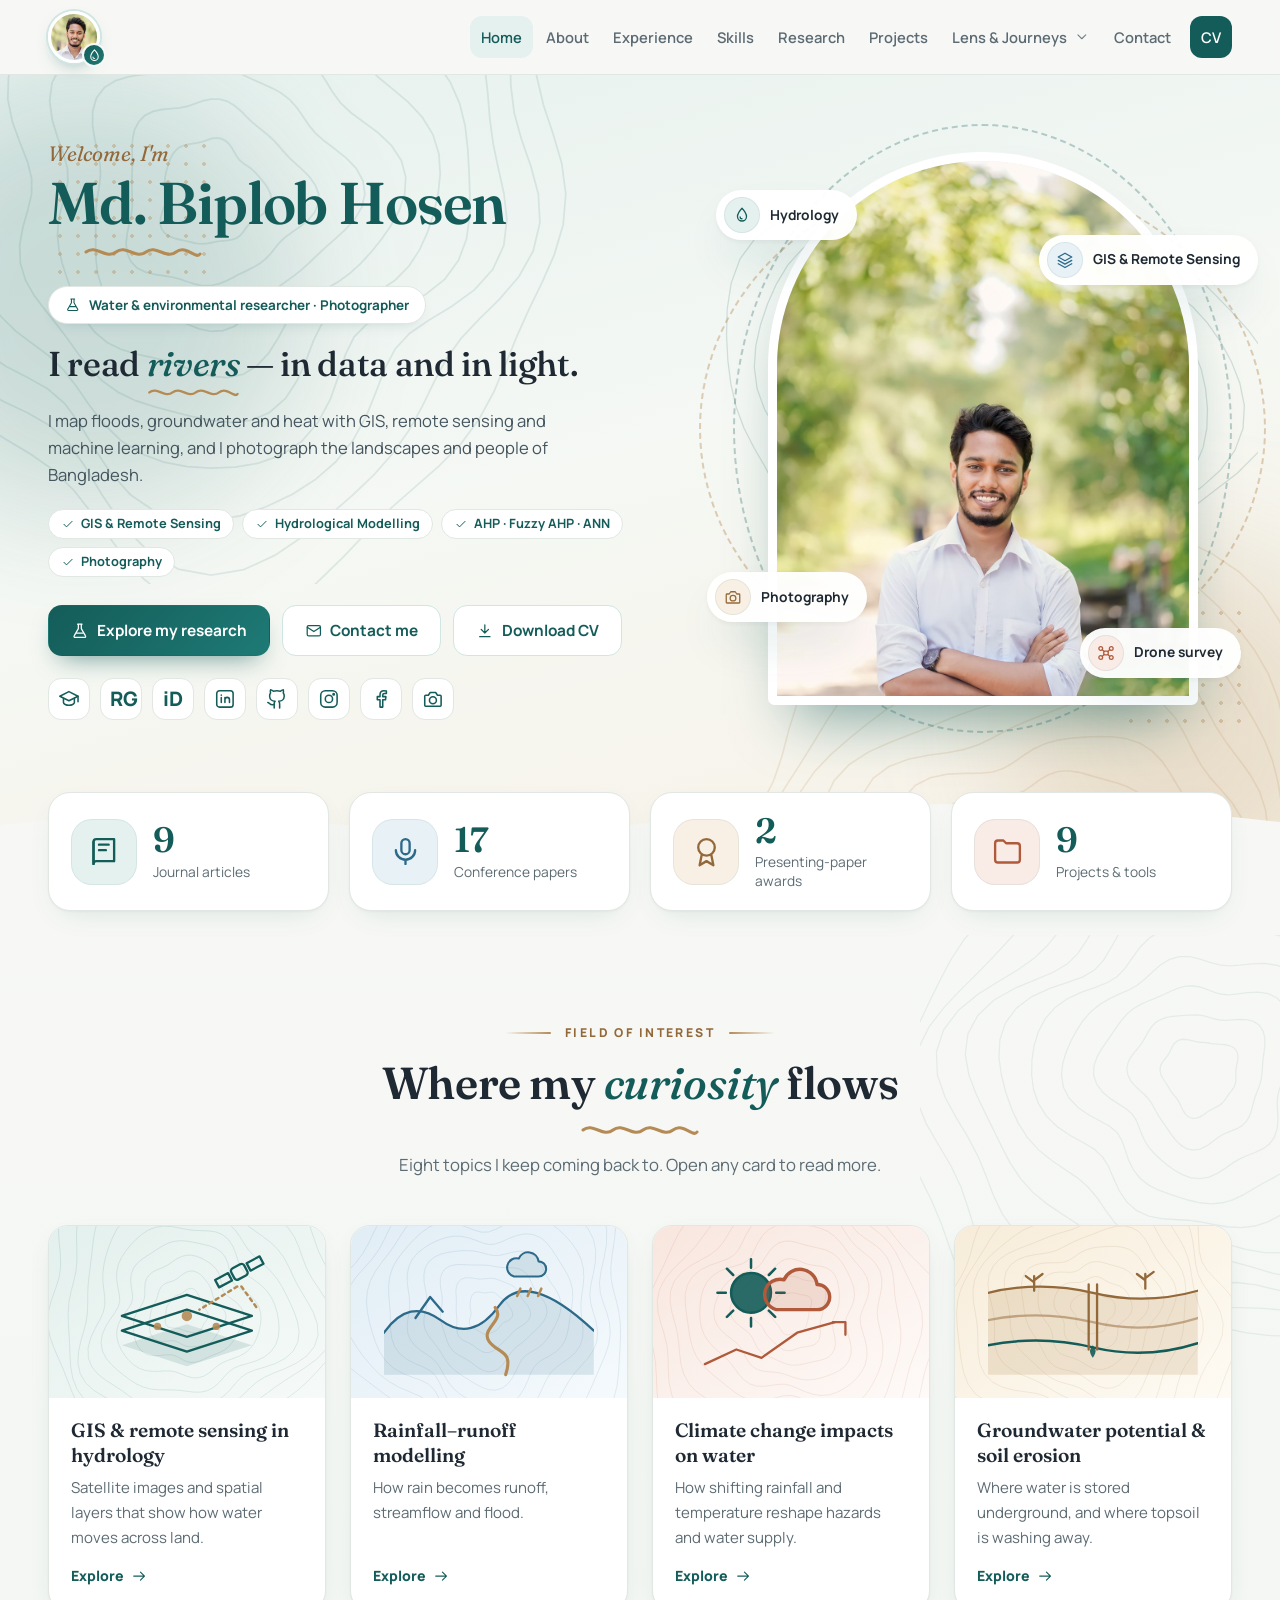
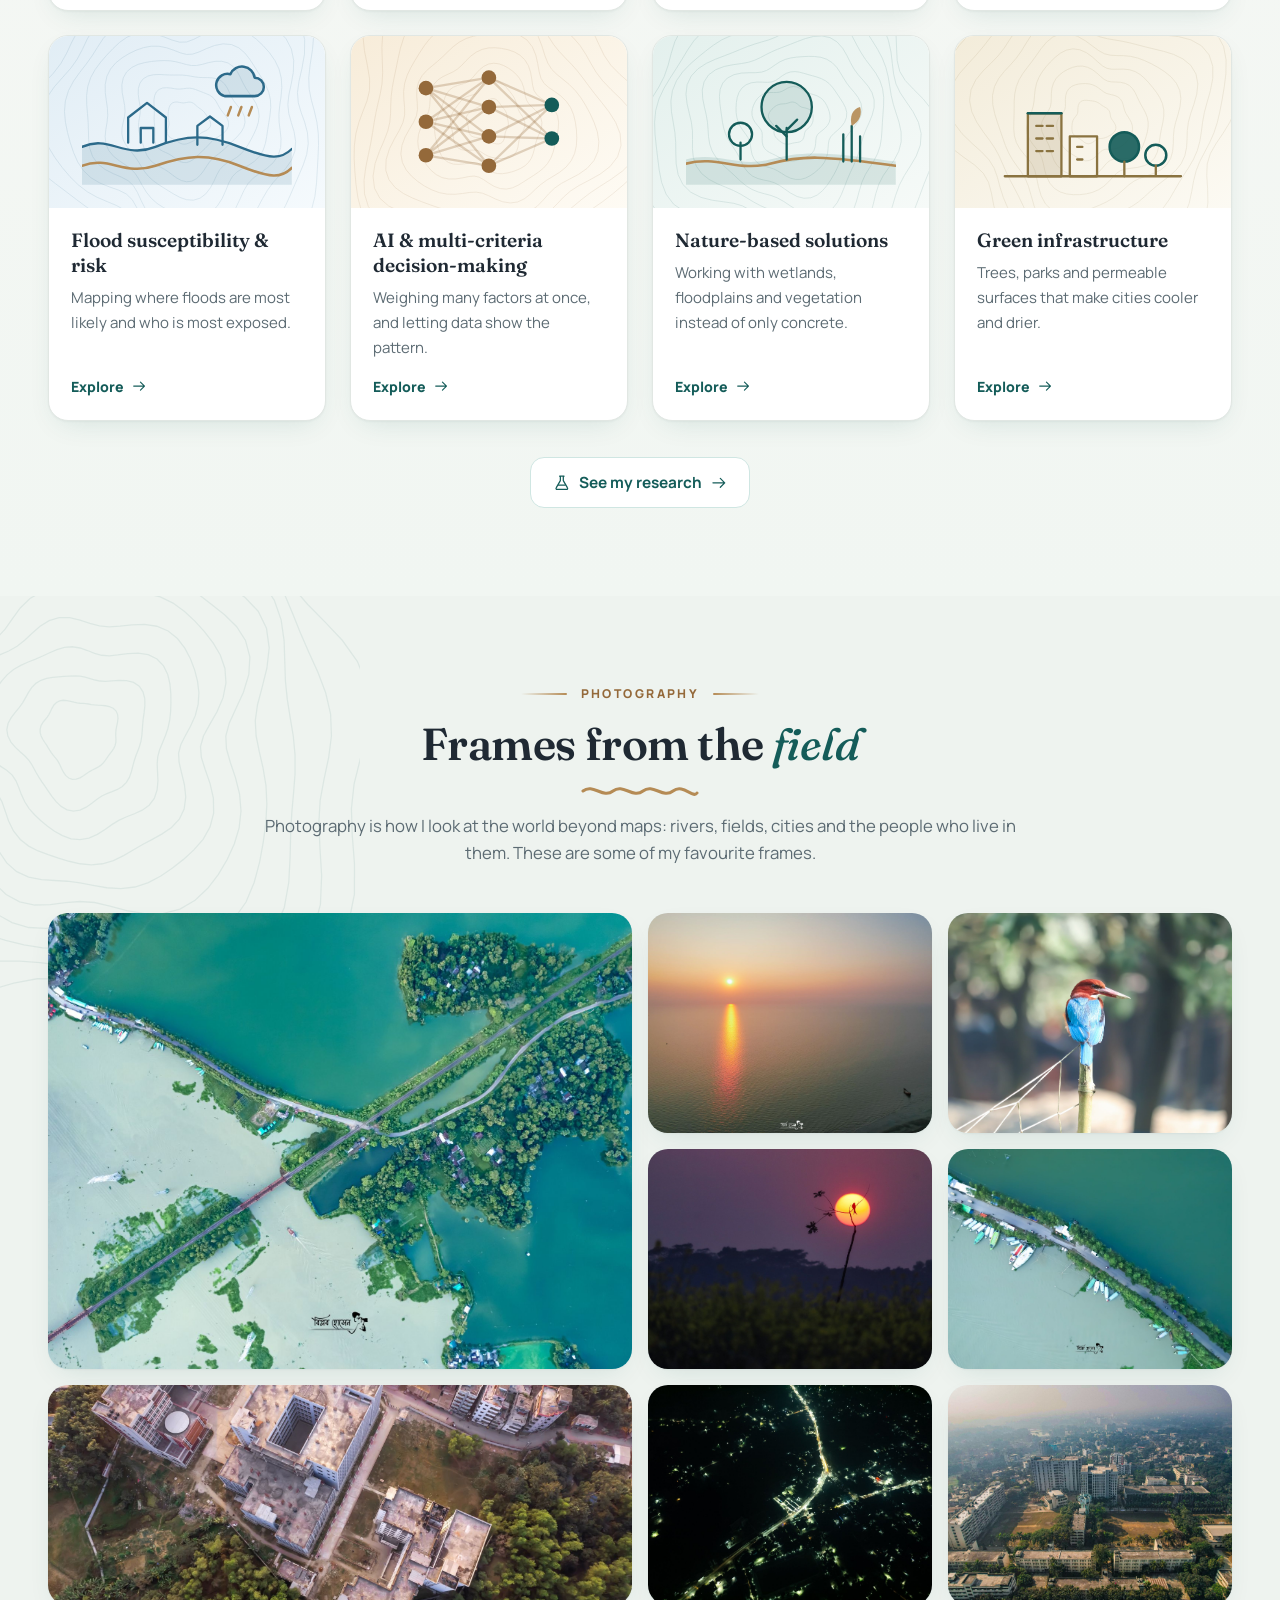
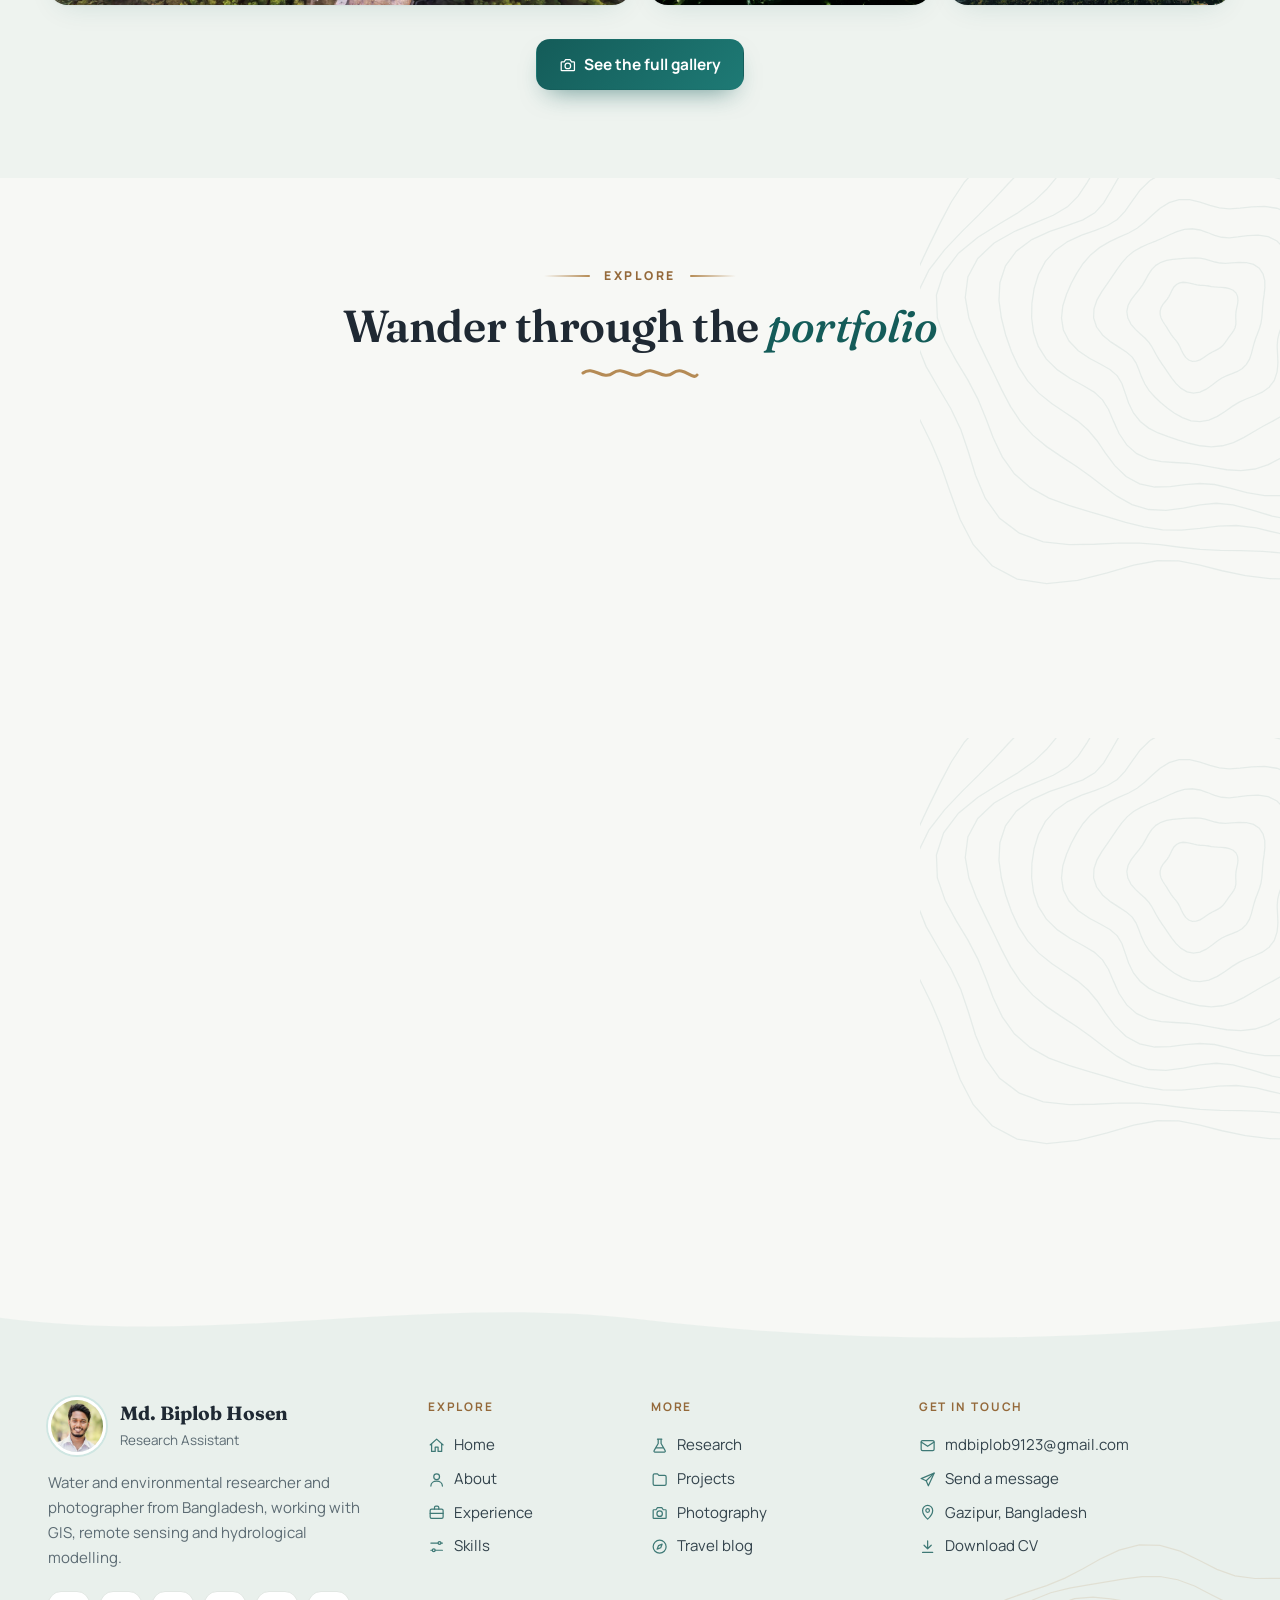
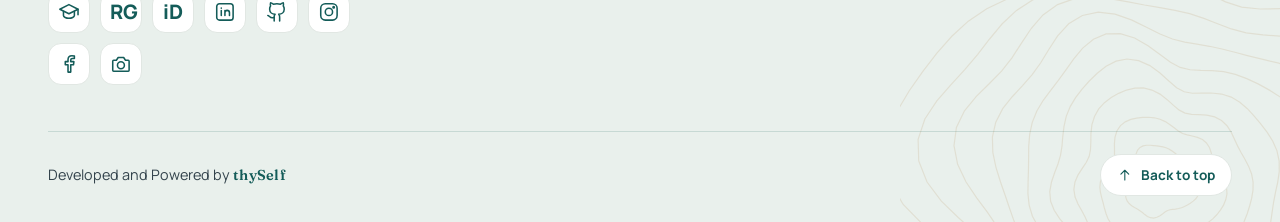
==== index.html @ 3a25abdc "Add files via upload" ====
<!DOCTYPE html>
<html lang="en">
<head>
<meta charset="utf-8">
<meta name="viewport" content="width=device-width,initial-scale=1">
<title>Md. Biplob Hosen — Water & Environmental Researcher | Photographer</title>
<meta name="description" content="Research Assistant in water and environmental management. GIS, remote sensing and hydrological modelling in Bangladesh. Open to PhD positions.">
<meta property="og:type" content="website">
<meta property="og:title" content="Md. Biplob Hosen — Water & Environmental Researcher | Photographer">
<meta property="og:description" content="Research Assistant in water and environmental management. GIS, remote sensing and hydrological modelling in Bangladesh. Open to PhD positions.">
<meta property="og:image" content="https://biplob9123.github.io/self-portfolio/photos/og.jpg">
<meta property="og:url" content="https://biplob9123.github.io/self-portfolio/index.html">
<meta name="twitter:card" content="summary_large_image">
<meta name="theme-color" content="#F7F8F5">
<link rel="icon" href="favicon.svg" type="image/svg+xml">
<link rel="preconnect" href="https://fonts.googleapis.com">
<link rel="preconnect" href="https://fonts.gstatic.com" crossorigin>
<link href="https://fonts.googleapis.com/css2?family=Fraunces:ital,opsz,wght@0,9..144,500;0,9..144,600;1,9..144,500&family=Manrope:wght@400;500;600;700;800&family=Noto+Serif+Bengali:wght@400;600&display=swap" rel="stylesheet">
<link rel="stylesheet" href="style.css">
<script type="application/ld+json">{"@context": "https://schema.org", "@type": "Person", "name": "Md. Biplob Hosen", "jobTitle": "Research Assistant", "email": "mailto:mdbiplob9123@gmail.com", "url": "https://biplob9123.github.io/self-portfolio/", "address": {"@type": "PostalAddress", "addressLocality": "Gazipur", "addressCountry": "BD"}, "affiliation": {"@type": "CollegeOrUniversity", "name": "Dhaka University of Engineering & Technology"}, "knowsAbout": ["Hydrology", "GIS", "Remote sensing", "Flood risk", "Groundwater"], "sameAs": ["https://scholar.google.com/citations?user=9BasENkAAAAJ", "https://orcid.org/0009-0002-4502-288X", "https://www.researchgate.net/profile/Md-Biplob-Hosen-3"]}</script>
</head>
<body data-page="home">
<div id="nav"></div>
<main id="app"></main>
<div id="foot"></div>
<noscript><p style="padding:40px;text-align:center">Please enable JavaScript to view this site.</p></noscript>
<script src="content.js"></script>
<script src="art.js"></script>
<script src="app.js"></script>
<script src="pages1.js"></script>
<script src="pages2.js"></script>
<script src="pages3.js"></script>
</body>
</html>
---- style.css ----
/* ==========================================================================
   style.css — হালকা (light) থিম, v4
   রঙ বদলাতে চাইলে শুধু নিচের :root এর রঙগুলো বদলান।
   ========================================================================== */
:root{
  --bg:#F7F8F5; --bg2:#EEF3EF; --card:#fff; --ink:#1F2933; --mute:#5C6B73; --line:#E1E7E3;
  --teal:#145C59; --teal2:#1E7A75; --teal-50:#E5F1EF; --teal-100:#CFE6E2;
  --gold:#B58B55; --gold-50:#F8F0E4; --sky-50:#E8F1F6; --sand-50:#F6F1E7; --rose-50:#F9EBE6;
  --r:20px; --sh:0 1px 2px rgba(31,41,51,.04),0 10px 30px -12px rgba(20,92,89,.16);
  --sh2:0 2px 4px rgba(31,41,51,.05),0 26px 50px -18px rgba(20,92,89,.32);
  --serif:'Fraunces',Georgia,'Noto Serif Bengali',serif; --sans:'Manrope',system-ui,-apple-system,'Segoe UI',sans-serif;
}
*{box-sizing:border-box;margin:0;padding:0}
html{scroll-behavior:smooth;-webkit-text-size-adjust:100%}
body{font-family:var(--sans);background:var(--bg);color:var(--ink);line-height:1.65;font-size:16.5px;overflow-x:hidden}
img{max-width:100%;display:block}
a{color:inherit;text-decoration:none}
button,input,select,textarea{font:inherit;color:inherit}
button{cursor:pointer;border:0;background:none}
ul{list-style:none}
::selection{background:var(--teal-100)}
.wrap{max-width:1240px;margin:0 auto;padding:0 28px;position:relative;z-index:1}
section{padding:88px 0;position:relative;overflow:hidden;overflow:clip}
section.tint{background:var(--bg2)}
section:not(.ph):not(.hero):not(.stats)::before{content:"";position:absolute;right:-200px;top:-140px;width:560px;height:560px;background:var(--ct1) center/contain no-repeat;opacity:.075;pointer-events:none}
section.tint::before{left:-200px;right:auto;background-image:var(--ct2);opacity:.1}
.ic{width:1.15em;height:1.15em;flex:none;vertical-align:-.2em}
.tb{display:inline-grid;place-items:center;font:800 .62em/1 var(--sans);letter-spacing:.02em}
:focus-visible{outline:3px solid var(--gold);outline-offset:2px;border-radius:8px}

/* ---------- ছোট গ্রাফিক্স: কনটুর, ডট, ব্লব, ঢেউ ---------- */
.cont{position:absolute;pointer-events:none;color:var(--teal);opacity:.11;z-index:0;inset:0}
.cont.gold{color:var(--gold);opacity:.16}
.cont svg{width:100%;height:100%}
.dots{position:absolute;background-image:radial-gradient(var(--gold) 1.7px,transparent 1.9px);background-size:18px 18px;opacity:.38;pointer-events:none}
.blob{position:absolute;border-radius:50%;filter:blur(60px);pointer-events:none;z-index:0}
.blob.b1{width:420px;height:420px;background:rgba(20,92,89,.16);left:-120px;top:20px}
.blob.b2{width:360px;height:360px;background:rgba(181,139,85,.2);right:-80px;bottom:-60px}
.wave{position:absolute;left:0;bottom:-1px;width:100%;height:54px;fill:var(--bg);display:block;z-index:2}

/* ---------- আইকন ব্যাজ ---------- */
.ib{display:inline-grid;place-items:center;width:52px;height:52px;border-radius:16px;background:var(--teal-50);color:var(--teal);flex:none;font-size:26px;box-shadow:inset 0 0 0 1px rgba(20,92,89,.08)}
.ib .ic{width:1em;height:1em}
.ib.gold{background:var(--gold-50);color:#94693A}
.ib.sky{background:var(--sky-50);color:#2C6A8A}
.ib.rose{background:var(--rose-50);color:#B05A3B}
.ib.sand{background:var(--sand-50);color:#8A7340}
.ib.lg{width:66px;height:66px;border-radius:21px;font-size:33px}
.ib.xl{width:84px;height:84px;border-radius:26px;font-size:42px}

/* ---------- বাটন, চিপ, ট্যাগ ---------- */
.btn{display:inline-flex;align-items:center;justify-content:center;gap:8px;padding:12px 22px;border-radius:14px;font-weight:700;font-size:.96rem;border:1.5px solid var(--teal-100);background:#fff;color:var(--teal);transition:.22s;cursor:pointer}
.btn:hover{border-color:var(--teal);transform:translateY(-2px);box-shadow:0 12px 24px -14px rgba(20,92,89,.5)}
.btn.pri{background:linear-gradient(135deg,var(--teal),var(--teal2));color:#fff;border-color:transparent;box-shadow:0 12px 26px -12px rgba(20,92,89,.65)}
.btn.sm{padding:9px 16px;font-size:.88rem;border-radius:12px}
.chip{display:inline-flex;align-items:center;gap:6px;padding:5px 12px;border-radius:99px;background:var(--teal-50);color:var(--teal);font-weight:700;font-size:.8rem;line-height:1.4;border:1px solid rgba(20,92,89,.1)}
.chip .ic{font-size:.95em}
.tags{display:flex;flex-wrap:wrap;gap:8px}
.tag{display:inline-flex;align-items:center;gap:5px;padding:3px 11px;border-radius:99px;background:#fff;border:1px solid var(--line);font-size:.78rem;font-weight:600;color:var(--mute)}
.chip.st-published{background:#E3F2EA;color:#1D6A45}
.chip.st-review{background:var(--gold-50);color:#8A6232}
.chip.st-prep{background:var(--sky-50);color:#2C6A8A}
.ribbon{display:inline-flex;align-items:center;gap:6px;padding:4px 12px;border-radius:99px;background:var(--gold-50);color:#8A6232;font-weight:700;font-size:.78rem;border:1px solid rgba(181,139,85,.3)}
.ribbon.cur{background:var(--teal);color:#fff;border-color:transparent}
.ribbon .ic{font-size:.95em}

/* ---------- নেভিগেশন ---------- */
.nav{position:sticky;top:0;z-index:60;background:rgba(247,248,245,.9);backdrop-filter:blur(14px);-webkit-backdrop-filter:blur(14px);border-bottom:1px solid var(--line)}
.nav .wrap{display:flex;align-items:center;justify-content:space-between;height:74px;gap:18px}
.logo{position:relative;display:block;width:52px;height:52px;flex:none}
.logo .av{display:block;width:100%;height:100%;border-radius:50%;overflow:hidden;border:3px solid #fff;box-shadow:0 0 0 2px var(--teal-100),0 8px 18px -8px rgba(20,92,89,.5);transition:.3s}
.logo:hover .av{box-shadow:0 0 0 2px var(--teal),0 10px 22px -8px rgba(20,92,89,.6)}
.logo .av img{width:100%;height:100%;object-fit:cover}
.logo .lm{position:absolute;right:-6px;bottom:-4px;width:24px;height:24px;border-radius:50%;background:linear-gradient(135deg,var(--teal),var(--teal2));color:#fff;display:grid;place-items:center;font-size:13px;border:2px solid var(--bg)}
.nl{display:flex;align-items:center;gap:2px}
.nl>a,.ddb{display:flex;align-items:center;gap:7px;padding:9px 13px;border-radius:12px;font-weight:600;font-size:.92rem;color:var(--mute);transition:.2s;white-space:nowrap}
.nl>a .ic,.ddb .ic{font-size:1.02rem;opacity:.85}
.nl>a:hover,.ddb:hover,.dd.open .ddb{color:var(--teal);background:var(--teal-50)}
.nl>a.on,.dd.on .ddb{color:var(--teal);background:var(--teal-50)}
.nl>a.cv{background:var(--teal);color:#fff;margin-left:6px}
.nl>a.cv:hover{background:var(--teal2)}
.ddb .ic.cv{font-size:.85rem;transition:transform .2s}
.dd.open .ddb .ic.cv{transform:rotate(180deg)}
.dd{position:relative}
.dd::after{content:"";position:absolute;left:0;right:0;top:100%;height:10px}
.ddm{position:absolute;left:50%;top:calc(100% + 8px);transform:translateX(-50%) translateY(6px);min-width:290px;background:#fff;border:1px solid var(--line);border-radius:20px;box-shadow:var(--sh2);padding:8px;opacity:0;visibility:hidden;transition:.2s;z-index:70}
.dd.open .ddm{opacity:1;visibility:visible;transform:translateX(-50%) translateY(0)}
@media(hover:hover){.dd:hover .ddm{opacity:1;visibility:visible;transform:translateX(-50%) translateY(0)}}
.ddm a{display:flex;align-items:center;gap:13px;padding:10px 12px;border-radius:14px;transition:.18s}
.ddm a:hover,.ddm a.on{background:var(--teal-50)}
.ddm a .ib{width:42px;height:42px;font-size:21px;border-radius:13px}
.ddm a span:not(.ib){display:flex;flex-direction:column;line-height:1.3}
.ddm a b{font-size:.95rem}
.ddm a small{color:var(--mute);font-size:.78rem}
.burger{display:none;width:46px;height:46px;border-radius:13px;border:1.5px solid var(--line);background:#fff;place-items:center;font-size:22px;color:var(--teal)}

/* ---------- ফুটার ---------- */
.foot{position:relative;background:#E9F0EC;padding:100px 0 26px;overflow:hidden;margin-top:40px}
.foot .wave{top:-1px;bottom:auto;transform:scaleY(-1);height:50px}
.foot .cont{width:520px;height:520px;right:-120px;top:auto;bottom:-200px;left:auto;inset:auto auto -220px auto;right:-140px}
.foot .g{display:grid;grid-template-columns:1.5fr .8fr 1fr 1.4fr;gap:44px;position:relative;z-index:1}
.foot .who{display:flex;align-items:center;gap:14px;margin-bottom:16px}
.foot .av{display:block;width:58px;height:58px;border-radius:50%;overflow:hidden;border:3px solid #fff;box-shadow:0 0 0 2px var(--teal-100);flex:none}
.foot .av img{width:100%;height:100%;object-fit:cover}
.foot .who b{display:block;font-family:var(--serif);font-size:1.2rem;line-height:1.25}
.foot .who small{color:var(--mute);font-size:.84rem}
.foot .brand p{color:var(--mute);font-size:.94rem;max-width:380px}
.foot h5{font-size:.74rem;text-transform:uppercase;letter-spacing:.16em;color:#94693A;margin-bottom:16px}
.foot li{margin-bottom:9px}
.foot li a,.foot li .plain{display:flex;align-items:center;gap:9px;color:#33434C;font-size:.94rem;transition:.2s}
.foot li a:hover{color:var(--teal);transform:translateX(3px)}
.foot li .ic{color:var(--teal);opacity:.8}
.foot .plain{color:var(--mute)}
.soc{display:flex;flex-wrap:wrap;gap:10px;margin-top:20px}
.soc a{display:grid;place-items:center;width:42px;height:42px;border-radius:13px;background:#fff;border:1px solid var(--line);color:var(--teal);font-size:19px;transition:.22s}
.soc a:hover{background:var(--teal);color:#fff;transform:translateY(-3px)}
.foot .bar{margin-top:46px;padding-top:22px;border-top:1px solid rgba(20,92,89,.16);display:flex;justify-content:space-between;align-items:center;gap:16px;flex-wrap:wrap;position:relative;z-index:1}
.foot .cr{font-size:.9rem;color:#33434C}
.foot .cr b{color:var(--teal);font-family:var(--serif);font-weight:600;letter-spacing:.02em}
.foot .top{display:inline-flex;align-items:center;gap:8px;padding:9px 16px;border-radius:99px;background:#fff;border:1px solid var(--line);font-weight:700;font-size:.85rem;color:var(--teal);transition:.2s}
.foot .top:hover{background:var(--teal);color:#fff}

/* ---------- সেকশন হেডিং ---------- */
.sh{text-align:center;max-width:760px;margin:0 auto 46px}
.sh .eb{display:flex;align-items:center;justify-content:center;gap:14px;margin-bottom:14px}
.sh .eb span{font-size:.76rem;font-weight:800;letter-spacing:.2em;text-transform:uppercase;color:#94693A}
.sh .eb i{display:block;height:2px;width:46px;border-radius:2px;background:linear-gradient(90deg,transparent,var(--gold))}
.sh .eb i:last-child{background:linear-gradient(270deg,transparent,var(--gold))}
.sh h2{font-family:var(--serif);font-weight:600;font-size:clamp(1.9rem,3.6vw,2.8rem);line-height:1.15;letter-spacing:-.01em}
.sh h2 em{font-style:italic;color:var(--teal);font-weight:500}
.sh .ul{color:var(--gold);width:130px;margin:12px auto 0}
.sh .ul svg{width:100%;height:14px;display:block}
.sh .lead{color:var(--mute);margin-top:16px;font-size:1.05rem}
.bh{font-size:.74rem;font-weight:800;text-transform:uppercase;letter-spacing:.16em;color:var(--teal);margin:24px 0 12px;display:flex;align-items:center;gap:12px}
.bh::after{content:"";flex:1;height:1px;background:linear-gradient(90deg,var(--teal-100),transparent)}
.subh{display:flex;align-items:center;gap:18px;margin:62px 0 28px;font-family:var(--serif);font-weight:500;font-size:1.35rem;color:var(--teal);justify-content:center;text-align:center}
.subh i{flex:1;max-width:160px;height:1px;background:linear-gradient(90deg,transparent,var(--gold))}
.subh i:last-child{background:linear-gradient(270deg,transparent,var(--gold))}
.ctr{text-align:center}

/* ---------- পেজ হেডার ---------- */
.ph{padding:78px 0 108px;background:linear-gradient(160deg,#E3F0ED 0%,#F1F6F2 55%,#F7F2E8 100%)}
.ph::after{content:"";position:absolute;left:-90px;bottom:-110px;width:320px;height:320px;border-radius:50%;background:rgba(181,139,85,.14);filter:blur(40px)}
.ph .cont{inset:auto;right:-8%;top:-70%;width:720px;height:720px;opacity:.13}
.ph .wrap{display:grid;grid-template-columns:1fr 330px;gap:40px;align-items:center}
.ph .pt{position:relative;z-index:2}
.crumb{display:inline-flex;align-items:center;gap:7px;font-weight:700;font-size:.88rem;color:var(--teal);margin-bottom:12px}
.crumb:hover{text-decoration:underline}
.eb2{display:inline-flex;align-items:center;gap:10px;font-size:.78rem;font-weight:800;letter-spacing:.2em;text-transform:uppercase;color:#94693A;margin-bottom:14px}
.eb2 i{display:block;width:34px;height:2px;border-radius:2px;background:var(--gold)}
.ph h1{font-family:var(--serif);font-weight:600;font-size:clamp(2.1rem,4.4vw,3.5rem);line-height:1.1;letter-spacing:-.015em;max-width:15em}
.ph h1 em{font-style:italic;color:var(--teal);font-weight:500}
.ph .s{color:#44555E;font-size:1.1rem;max-width:640px;margin-top:18px}
.pg{position:relative;width:310px;height:290px;justify-self:center;z-index:1}
.pg .ring{position:absolute;left:50%;top:50%;width:230px;height:230px;margin:-115px 0 0 -115px;border-radius:50%;border:2px dashed rgba(20,92,89,.3);animation:spin 40s linear infinite}
.pg .ring.r2{width:300px;height:300px;margin:-150px 0 0 -150px;border-color:rgba(181,139,85,.45);animation-direction:reverse;animation-duration:60s}
.pg .core{position:absolute;left:50%;top:50%;width:112px;height:112px;margin:-56px 0 0 -56px;border-radius:34px;background:linear-gradient(135deg,var(--teal),var(--teal2));color:#fff;display:grid;place-items:center;font-size:54px;box-shadow:0 26px 44px -18px rgba(20,92,89,.7);transform:rotate(-6deg)}
.pg .orb{position:absolute;width:58px;height:58px;border-radius:50%;background:#fff;color:var(--teal);display:grid;place-items:center;font-size:27px;box-shadow:var(--sh2);animation:bob 5s ease-in-out infinite}
.pg .orb.o1{right:6px;top:30px;color:#94693A}
.pg .orb.o2{left:6px;bottom:28px;animation-delay:-2s}
@keyframes spin{to{transform:rotate(360deg)}}
@keyframes bob{50%{transform:translateY(-10px)}}
.rstats,.pmeta,.jump{display:flex;flex-wrap:wrap;gap:10px;margin-top:24px}
.rstats span,.pmeta span,.jump a{display:inline-flex;align-items:center;gap:8px;padding:9px 16px;border-radius:99px;background:#fff;border:1px solid var(--line);font-size:.9rem;color:#33434C;box-shadow:0 6px 16px -10px rgba(20,92,89,.3)}
.rstats span b{color:var(--teal);font-size:1.05rem}
.rstats .ic,.pmeta .ic,.jump .ic{color:var(--teal)}
.jump a{font-weight:700;color:var(--teal);transition:.2s}
.jump a:hover{background:var(--teal);color:#fff;transform:translateY(-2px)}
.jump a:hover .ic{color:#fff}
.lensnav{display:flex;width:fit-content;align-items:center;gap:4px;padding:5px;border-radius:99px;background:#fff;border:1px solid var(--line);margin-bottom:16px;box-shadow:0 6px 16px -10px rgba(20,92,89,.3)}
.lensnav span{padding:0 12px 0 14px;font-size:.72rem;font-weight:800;letter-spacing:.14em;text-transform:uppercase;color:#94693A}
.lensnav a{display:inline-flex;align-items:center;gap:7px;padding:7px 15px;border-radius:99px;font-weight:700;font-size:.88rem;color:var(--mute);transition:.2s}
.lensnav a:hover{color:var(--teal);background:var(--teal-50)}
.lensnav a.on{background:var(--teal);color:#fff}
.lang{display:inline-flex;padding:4px;border-radius:99px;background:#fff;border:1px solid var(--line)}
.lang button{padding:7px 18px;border-radius:99px;font-weight:700;font-size:.88rem;color:var(--mute)}
.lang button.on{background:var(--teal);color:#fff}

/* ---------- হিরো (হোম) ---------- */
.hero{padding:62px 0 128px;background:linear-gradient(165deg,#E6F1EE 0%,#F5F8F4 48%,#F8F2E7 100%)}
.hero .wrap{display:grid;grid-template-columns:1.12fr .88fr;gap:50px;align-items:center}
.hero .cont.c1{inset:auto;left:-14%;top:-35%;width:780px;height:780px;opacity:.1}
.hero .cont.c2{inset:auto;right:-10%;bottom:-50%;width:700px;height:700px}
.hl{position:relative;z-index:2}
.hello{margin-bottom:16px}
.hello .hi{display:block;font-family:var(--serif);font-style:italic;font-size:1.3rem;color:#94693A}
.hello b{display:block;font-family:var(--serif);font-weight:600;font-size:clamp(2.2rem,4.6vw,3.7rem);line-height:1.08;letter-spacing:-.02em;color:var(--teal)}
.hello>svg{width:190px;height:14px;color:var(--gold);margin-top:8px}
.kicker{display:inline-flex;align-items:center;gap:9px;padding:7px 16px;border-radius:99px;background:#fff;border:1px solid var(--line);font-weight:700;font-size:.84rem;color:var(--teal);margin:6px 0 18px;box-shadow:0 6px 16px -10px rgba(20,92,89,.3)}
.hl h1{font-family:var(--serif);font-weight:500;font-size:clamp(1.55rem,2.7vw,2.25rem);line-height:1.28;letter-spacing:-.01em;max-width:21em;color:var(--ink)}
.hl h1 em{font-style:italic;color:var(--teal);position:relative;white-space:nowrap}
.hl h1 em svg{position:absolute;left:0;bottom:-.34em;width:100%;height:.34em;color:var(--gold)}
.hl .sub{color:#44555E;margin-top:20px;max-width:34em;font-size:1.04rem}
.hl .chips{display:flex;flex-wrap:wrap;gap:8px;margin-top:20px}
.hl .chips .chip{background:#fff;border-color:var(--line)}
.hl .cta{display:flex;flex-wrap:wrap;gap:12px;margin-top:28px}
.hl .soc{margin-top:22px}
.pf{position:relative;width:100%;max-width:430px;margin:0 auto;aspect-ratio:4/5.15}
.pf .cont{inset:-14%;opacity:.16}
.pf .ring{position:absolute;inset:-5% -8%;border-radius:50%;border:2px dashed rgba(20,92,89,.28);animation:spin 70s linear infinite}
.pf .ring.r2{inset:4% -16%;border-color:rgba(181,139,85,.4);animation-direction:reverse}
.pf .arch{position:absolute;inset:0;border-radius:999px 999px 30px 30px;overflow:hidden;border:9px solid #fff;box-shadow:0 36px 60px -26px rgba(20,92,89,.55);background:var(--teal-50)}
.pf .arch img{width:100%;height:100%;object-fit:cover;object-position:50% 20%}
.float{position:absolute;z-index:3;display:flex;align-items:center;gap:10px;padding:7px 18px 7px 8px;border-radius:99px;background:rgba(255,255,255,.96);box-shadow:var(--sh2);font-weight:700;font-size:.86rem;white-space:nowrap;animation:bob 6s ease-in-out infinite}
.float .ib{width:36px;height:36px;font-size:18px;border-radius:50%}
.float.f1{top:7%;left:-12%}
.float.f2{top:15%;right:-14%;animation-delay:-1.5s}
.float.f3{bottom:15%;left:-14%;animation-delay:-3s}
.float.f4{bottom:5%;right:-10%;animation-delay:-4.5s}

/* ---------- পরিসংখ্যান ---------- */
section.stats{padding:0 0 24px;margin-top:-56px;overflow:visible;z-index:3}
.stats .grid{display:grid;grid-template-columns:repeat(4,1fr);gap:20px}
.stat{display:flex;align-items:center;gap:16px;padding:20px 22px;border-radius:22px;background:#fff;border:1px solid var(--line);box-shadow:var(--sh)}
.stat b{display:block;font-family:var(--serif);font-size:2.2rem;line-height:1;color:var(--teal);font-weight:600}
.stat .l{display:block;color:var(--mute);font-size:.86rem;margin-top:5px;line-height:1.35}

/* ---------- কার্ড ---------- */
.cards{display:grid;gap:24px}
.cards.c2{grid-template-columns:repeat(2,1fr)}
.cards.c3{grid-template-columns:repeat(3,1fr)}
.cards.c4{grid-template-columns:repeat(4,1fr)}
.cards.c5{grid-template-columns:repeat(6,1fr)}
.cards.c5>*{grid-column:span 2}
.cards.c5>:nth-child(4){grid-column:2/4}
.cards.c5>:nth-child(5){grid-column:4/6}
@media(min-width:961px){.cards.c3>:last-child:nth-child(3n+1){grid-column:2}}
.card{position:relative;background:#fff;border:1px solid var(--line);border-radius:var(--r);box-shadow:var(--sh);overflow:hidden;display:flex;flex-direction:column;transition:transform .3s,box-shadow .3s,border-color .3s}
.lift:hover{transform:translateY(-6px);box-shadow:var(--sh2);border-color:var(--teal-100)}
.btnlike,[role=button]{cursor:pointer}
.cb{display:flex;flex-direction:column;gap:8px;padding:20px 22px 22px;flex:1}
.cb h3{font-family:var(--serif);font-weight:600;font-size:1.2rem;line-height:1.3}
.cb p{color:var(--mute);font-size:.94rem}
.clamp{display:-webkit-box;-webkit-box-orient:vertical;-webkit-line-clamp:3;line-clamp:3;overflow:hidden}
.more{margin-top:auto;padding-top:6px;display:inline-flex;align-items:center;gap:7px;font-weight:800;font-size:.88rem;color:var(--teal)}
.more .ic{transition:transform .25s}
.lift:hover .more .ic{transform:translateX(5px)}
.when{font-size:.76rem;font-weight:800;letter-spacing:.12em;text-transform:uppercase;color:#94693A}
.meta{font-size:.82rem;color:var(--mute);font-weight:600}
div.org{color:var(--mute);font-weight:600;font-size:.92rem}
.aw{position:relative;aspect-ratio:16/10;overflow:hidden}
.aw .arttile{position:absolute;inset:0}
.ifc.sm .aw{aspect-ratio:16/9}
.ifc.sm .cb h3{font-size:1.08rem}
.ifc.sm .cb p{font-size:.88rem}
.card .aw .ribbon,.tw>.ribbon{position:absolute;top:14px;left:14px;z-index:3}
.tw{position:relative}
.tw>.chip{position:absolute;left:14px;top:14px;z-index:3;background:rgba(255,255,255,.95)}
.tw>.q{position:absolute;right:14px;top:14px;z-index:3;padding:3px 11px;border-radius:99px;background:rgba(255,255,255,.95);font-weight:800;font-size:.76rem;color:#8A6232;border:1px solid rgba(181,139,85,.35)}
.tcard .tw>.chip,.pub .tw>.chip{top:auto;bottom:12px}
.thumb{position:relative;aspect-ratio:16/10;overflow:hidden;background:var(--teal-50)}
.thumb>img{width:100%;height:100%;object-fit:cover;transition:transform .6s}
.lift:hover .thumb>img{transform:scale(1.05)}
.thumb .arttile{position:absolute;inset:0}
.thumb.fit::before{content:"";position:absolute;inset:-20px;background:var(--bgi) center/cover;filter:blur(22px) saturate(1.1);opacity:.55}
.thumb.fit>img{position:relative;object-fit:contain;padding:8px}
.thumb.big{aspect-ratio:16/9}
.pub .cb{padding-top:18px}
.pub .cm{margin-top:auto;display:flex;justify-content:space-between;align-items:center;gap:10px;font-size:.8rem;color:var(--mute);font-weight:600;padding-top:6px}
.pub .cm span:first-child{overflow:hidden;text-overflow:ellipsis;white-space:nowrap}
.pcard .chip.st{background:rgba(255,255,255,.96)}

/* ---------- ছবি-আঁকা (illustration) টাইল ---------- */
:where(.arttile,.mh.art,.zart,.phdart,.fplane,.medal,.tart){--tb1:#E3F0ED;--tb2:#F6FAF8;--tf:rgba(20,92,89,.13);--tl:#145C59;--ta:#B58B55}
.sky{--tb1:#E1EDF5;--tb2:#F5FAFD;--tf:rgba(44,106,138,.14);--tl:#2C6A8A;--ta:#B58B55}
.gold{--tb1:#F7ECD9;--tb2:#FEFBF4;--tf:rgba(181,139,85,.2);--tl:#94693A;--ta:#145C59}
.rose{--tb1:#F8E6DE;--tb2:#FEFAF8;--tf:rgba(176,90,59,.15);--tl:#B05A3B;--ta:#145C59}
.sand{--tb1:#F3ECDA;--tb2:#FCFAF3;--tf:rgba(138,115,64,.17);--tl:#8A7340;--ta:#145C59}
.arttile{position:relative;overflow:hidden;display:grid;place-items:center;width:100%;height:100%;min-height:100px;background:linear-gradient(145deg,var(--tb1),var(--tb2));color:var(--tl)}
.arttile .cont{color:var(--tl);opacity:.15;inset:-40% -10%}
.arttile .il{position:relative;z-index:1;width:76%;height:82%;transition:transform .5s}
.lift:hover .arttile .il{transform:scale(1.07) rotate(-1.5deg)}
.il{display:block}
.il .s{fill:none;stroke:var(--tl,#145C59);stroke-width:2.2;stroke-linecap:round;stroke-linejoin:round}
.il .f{fill:var(--tf,rgba(20,92,89,.13));stroke:none}
.il .f.s{stroke:var(--tl,#145C59)}
.il .g{fill:none;stroke:var(--ta,#B58B55);stroke-width:2.4;stroke-linecap:round;stroke-linejoin:round}
.il .fg{fill:var(--ta,#B58B55);stroke:none;opacity:.9}
.il .nd{fill:var(--tl,#145C59);stroke:none}
.il .fg2{fill:var(--ta,#B58B55);stroke:none}

/* ---------- Hero, Home অন্যান্য ---------- */
.foi{background:linear-gradient(180deg,var(--bg) 0%,#F1F6F2 100%)}
.mosaic{display:grid;grid-template-columns:repeat(4,1fr);grid-auto-rows:220px;gap:16px}
.mosaic a{position:relative;display:block;border-radius:20px;overflow:hidden;box-shadow:var(--sh);background:var(--teal-50)}
.mosaic a:nth-child(1){grid-column:span 2;grid-row:span 2}.mosaic a:nth-child(6){grid-column:span 2}
.mosaic img{width:100%;height:100%;object-fit:cover;transition:transform .6s}
.mosaic a:hover img{transform:scale(1.07)}
.mosaic a span{position:absolute;left:12px;right:12px;bottom:12px;display:flex;align-items:center;gap:7px;padding:8px 12px;border-radius:12px;background:rgba(255,255,255,.94);font-size:.8rem;font-weight:700;color:var(--teal);opacity:0;transform:translateY(8px);transition:.3s}
.mosaic a:hover span{opacity:1;transform:none}
.tiles{display:grid;grid-template-columns:repeat(4,1fr);gap:18px}
.tile{display:flex;align-items:center;gap:15px;padding:18px;border-radius:22px;background:#fff;border:1px solid var(--line);box-shadow:var(--sh);transition:.3s}
.tile span:not(.ib){flex:1;display:flex;flex-direction:column;line-height:1.3}
.tile b{font-family:var(--serif);font-size:1.12rem}
.tile small{color:var(--mute);font-size:.8rem;margin-top:3px}
.tile>.ic{color:var(--teal);transition:transform .25s}
.tile:hover>.ic{transform:translateX(5px)}
.phd{position:relative;overflow:hidden;border-radius:30px;padding:46px;background:linear-gradient(135deg,#E3F0ED,#FBF7EE);border:1px solid var(--teal-100);box-shadow:var(--sh)}
.phd .cont{inset:auto;right:-100px;top:-180px;width:520px;height:520px}
.phd .in{position:relative;display:flex;align-items:center;gap:38px;z-index:1}
.phdart{flex:none;width:190px;height:190px;border-radius:50%;background:#fff;display:grid;place-items:center;box-shadow:var(--sh2);padding:24px}
.phdart .il{width:100%;height:100%}
.phd h3{font-family:var(--serif);font-weight:600;font-size:clamp(1.5rem,2.6vw,2.1rem);line-height:1.2;margin-bottom:10px}
.phd p{color:#44555E;max-width:640px;margin-bottom:16px}
.phd .tags{margin-bottom:22px}
.band{position:relative;overflow:hidden;display:flex;align-items:center;justify-content:space-between;gap:30px;flex-wrap:wrap;padding:44px 48px;border-radius:30px;background:linear-gradient(135deg,#E3F0ED,#F8F1E4);border:1px solid var(--teal-100);box-shadow:var(--sh)}
.band .cont{inset:auto;left:-100px;top:-190px;width:520px;height:520px}
.band>*:not(.cont){position:relative;z-index:1}
.band h2{font-family:var(--serif);font-weight:600;font-size:clamp(1.5rem,2.6vw,2.1rem);line-height:1.2}
.band p{color:#44555E;margin-top:8px;max-width:560px}

/* ---------- রিভিল অ্যানিমেশন ---------- */
.rv{opacity:0;transform:translateY(24px);transition:opacity .7s ease,transform .7s ease,box-shadow .3s,border-color .3s}
.rv.in{opacity:1;transform:none}
.rv.in.lift:hover{transform:translateY(-6px)}
.rv.d1{transition-delay:.08s}.rv.d2{transition-delay:.16s}.rv.d3{transition-delay:.24s}

/* ---------- About ---------- */
.about{display:grid;grid-template-columns:.86fr 1.14fr;gap:72px;align-items:start}
.vf{position:relative;max-width:440px;margin:10px auto 0;padding:18px}
.vf .cont{inset:-18%;opacity:.15}
.vf .plate{position:absolute;border-radius:30px;z-index:0}
.vf .plate.p1{inset:0 34px 34px 0;background:var(--teal-50);transform:rotate(-4deg)}
.vf .plate.p2{inset:34px 0 0 34px;background:var(--gold-50);transform:rotate(3deg)}
.vfimg{position:relative;z-index:1;aspect-ratio:4/5;border-radius:26px;overflow:hidden;border:9px solid #fff;box-shadow:0 34px 56px -24px rgba(20,92,89,.55);background:var(--teal-50)}
.vfimg.land{aspect-ratio:4/3}
.vfimg img{width:100%;height:100%;object-fit:cover;object-position:50% 25%}
.vf .c{position:absolute;width:42px;height:42px;z-index:2;border:3px solid var(--gold);pointer-events:none}
.vf .c.tl{left:2px;top:2px;border-right:0;border-bottom:0;border-radius:14px 0 0 0}
.vf .c.tr{right:2px;top:2px;border-left:0;border-bottom:0;border-radius:0 14px 0 0}
.vf .c.bl{left:2px;bottom:2px;border-right:0;border-top:0;border-radius:0 0 0 14px}
.vf .c.br{right:2px;bottom:2px;border-left:0;border-top:0;border-radius:0 0 14px 0}
.vf .dotsq{position:absolute;right:-26px;bottom:-26px;width:110px;height:110px;background-image:radial-gradient(var(--gold) 1.8px,transparent 2px);background-size:16px 16px;opacity:.45;z-index:0}
.prose p{margin-bottom:16px;color:#33434C;font-size:1.04rem}
.prose .lede{font-family:var(--serif);font-size:1.4rem;line-height:1.5;color:var(--ink)}
.lines{display:grid;gap:12px;margin:26px 0}
.line{display:flex;align-items:center;gap:14px;padding:12px 16px;border-radius:18px;background:#fff;border:1px solid var(--line);box-shadow:var(--sh)}
.line .ib{width:42px;height:42px;font-size:21px;border-radius:13px}
.line span:not(.ib){font-weight:600;color:#33434C;font-size:.96rem}
.facts{display:grid;grid-template-columns:repeat(2,1fr);gap:14px}
.fact{display:flex;align-items:center;gap:14px;padding:14px 16px;border-radius:18px;background:linear-gradient(135deg,#fff,var(--bg2));border:1px solid var(--line)}
.fact .ib{width:44px;height:44px;font-size:22px;border-radius:14px}
.fact small{display:block;font-size:.7rem;font-weight:800;letter-spacing:.14em;text-transform:uppercase;color:#94693A}
.fact .v{display:block;font-weight:700;font-size:.93rem;line-height:1.35}
.edu .cb,.wk .cb,.org .cb{gap:7px}
.edu .aw,.org .aw{aspect-ratio:16/6}
.wk .aw{aspect-ratio:16/8}

/* ---------- Journey (zigzag) ---------- */
.zz{position:relative;display:grid;grid-template-columns:1fr 1fr;column-gap:64px;align-items:start}
.zz::before{content:"";position:absolute;left:50%;top:10px;bottom:10px;width:0;border-left:3px dashed rgba(181,139,85,.55);transform:translateX(-50%)}
.zz>.cont{inset:auto;left:50%;top:50%;width:700px;height:700px;margin:-350px 0 0 -350px;opacity:.08}
.zl,.zr{display:flex;flex-direction:column;gap:34px;position:relative;z-index:1}
.zr{margin-top:78px}
.zc{overflow:visible;padding:20px 20px 18px;cursor:pointer}
.zc .yr{position:absolute;top:-13px;left:20px;padding:3px 13px;border-radius:99px;background:linear-gradient(135deg,var(--gold),#C9A06B);color:#fff;font-weight:800;font-size:.8rem;letter-spacing:.04em;box-shadow:0 8px 16px -8px rgba(148,105,58,.7)}
.zc::after{content:"";position:absolute;top:34px;width:18px;height:18px;border-radius:50%;background:#fff;border:4px solid var(--gold);box-shadow:0 0 0 5px rgba(181,139,85,.18)}
.zc::before{content:"";position:absolute;top:42px;width:32px;height:2px;background:var(--gold);opacity:.7}
.zc.l::after{right:-42px}.zc.l::before{right:-32px}
.zc.r::after{left:-42px}.zc.r::before{left:-32px}
.zc.now{border-color:var(--teal);box-shadow:0 0 0 4px rgba(20,92,89,.1),var(--sh)}
.zc.now::after{border-color:var(--teal);box-shadow:0 0 0 5px rgba(20,92,89,.2)}
.zc.now .yr{background:linear-gradient(135deg,var(--teal),var(--teal2))}
.zb{display:flex;gap:16px;align-items:flex-start;margin-top:6px}
.zart{flex:none;width:92px;height:92px;border-radius:20px;background:linear-gradient(145deg,var(--tb1),var(--tb2));display:grid;place-items:center;padding:8px}
.zart .il{width:100%;height:100%}
.zb h4{font-family:var(--serif);font-size:1.12rem;line-height:1.3;margin-bottom:5px}
.zb p{color:var(--mute);font-size:.9rem;line-height:1.55}
.zb .more{margin-top:8px}

/* ---------- Experience ---------- */
.aw2{flex-direction:row;align-items:center;gap:22px;padding:24px 26px}
.aw2 h3{font-family:var(--serif);font-size:1.15rem;line-height:1.3;margin:4px 0}
.aw2 p{color:var(--mute);font-size:.92rem}
.medal{position:relative;overflow:hidden;flex:none;width:112px;height:112px;border-radius:50%;background:#fff;box-shadow:0 0 0 6px var(--gold-50),var(--sh);--tl:#94693A;--ta:#145C59}
.medal .il{position:absolute;left:50%;top:50%;width:220%;height:auto;aspect-ratio:200/120;transform:translate(-50%,-50%)}
.mem{display:flex;flex-wrap:wrap;justify-content:center;gap:10px;margin-top:30px}
.mem .chip{background:#fff;border-color:var(--line);padding:7px 15px;font-size:.84rem}
.exp{flex-direction:row;align-items:center;gap:20px;padding:22px 26px}
.exp h3{font-family:var(--serif);font-size:1.12rem}
.exp p{color:var(--mute);font-size:.9rem}

/* ---------- Skills ---------- */
.skill .it{display:flex;flex-wrap:wrap;gap:6px}
.skill .it span{padding:3px 11px;border-radius:99px;background:var(--teal-50);color:var(--teal);font-size:.78rem;font-weight:700}
.lvl{display:inline-flex;gap:4px;margin-left:8px;vertical-align:middle}
.lvl i{width:9px;height:9px;border-radius:50%;background:var(--line)}
.lvl i.on{background:var(--gold)}

/* ---------- Research ---------- */
.area2 .cb h3{font-size:1.15rem}
.thesis{flex-direction:row;gap:34px;padding:30px;align-items:stretch}
.tart{flex:none;width:260px;border-radius:22px;overflow:hidden}
.tart .arttile{min-height:220px}
.thesis h3{font-family:var(--serif);font-size:1.4rem;line-height:1.3;margin:12px 0 16px}
.thesis dl{display:grid;grid-template-columns:130px 1fr;gap:10px 18px}
.thesis dt{font-size:.74rem;font-weight:800;letter-spacing:.12em;text-transform:uppercase;color:#94693A;padding-top:3px}
.thesis dd{color:#33434C;font-size:.95rem}
.tabs{display:flex;flex-wrap:wrap;justify-content:center;gap:10px;margin-bottom:34px}
.tabs button{display:inline-flex;align-items:center;gap:7px;padding:9px 18px;border-radius:99px;background:#fff;border:1.5px solid var(--line);font-weight:700;font-size:.9rem;color:var(--mute);transition:.2s}
.tabs button small{padding:1px 8px;border-radius:99px;background:var(--bg2);font-size:.74rem}
.tabs button:hover{border-color:var(--teal-100);color:var(--teal)}
.tabs button.on{background:var(--teal);border-color:var(--teal);color:#fff}
.tabs button.on small{background:rgba(255,255,255,.22);color:#fff}
.conf{padding:22px 24px;gap:10px}
.conf .top{display:flex;justify-content:space-between;align-items:center}
.conf .yr{font-family:var(--serif);font-size:1.6rem;font-weight:600;color:var(--gold);line-height:1}
.conf h3{font-family:var(--serif);font-size:1.05rem;line-height:1.4;font-weight:600}
.conf .ven{display:flex;gap:8px;color:var(--mute);font-size:.86rem}
.conf .ven .ic{color:var(--teal);margin-top:3px}
.conf .more{margin-top:auto}

/* ---------- Projects ---------- */
.pd{display:grid;grid-template-columns:1fr 330px;gap:44px;align-items:start}
.figure{border-radius:24px;overflow:hidden;background:var(--teal-50);box-shadow:var(--sh);margin-bottom:30px;border:6px solid #fff}
.figure img{width:100%;max-height:520px;object-fit:contain;background:#fff}
.figure .arttile{min-height:300px}
.ps{display:flex;gap:18px;padding:22px 0;border-bottom:1px solid var(--line)}
.ps h3{font-family:var(--serif);font-size:1.2rem;margin-bottom:6px}
.ps p{color:#33434C}
.mats{display:flex;flex-wrap:wrap;gap:10px;margin-top:6px}
.mats a{display:inline-flex;align-items:center;gap:8px;padding:9px 16px;border-radius:12px;background:#fff;border:1.5px solid var(--teal-100);color:var(--teal);font-weight:700;font-size:.9rem;transition:.2s}
.mats a:hover{background:var(--teal);color:#fff}
.soon{display:flex;gap:10px;align-items:center;padding:16px 20px;border-radius:16px;border:1.5px dashed rgba(181,139,85,.6);background:var(--gold-50);color:#7A5A30;font-weight:600}
.side{position:sticky;top:96px;display:grid;gap:4px;padding:16px;border-radius:24px;background:#fff;border:1px solid var(--line);box-shadow:var(--sh)}
.side>div{display:flex;align-items:center;gap:14px;padding:12px}
.side>div+div{border-top:1px solid var(--line)}
.side .ib{width:44px;height:44px;font-size:22px;border-radius:14px}
.side small{display:block;font-size:.7rem;font-weight:800;letter-spacing:.14em;text-transform:uppercase;color:#94693A}
.side span{font-weight:600;font-size:.94rem;line-height:1.4}

/* ---------- Popup ---------- */
.mo{position:fixed;inset:0;z-index:100;background:rgba(31,41,51,.5);backdrop-filter:blur(6px);-webkit-backdrop-filter:blur(6px);display:none;overflow-y:auto;padding:40px 16px}
.mo.on{display:flex;justify-content:center;align-items:flex-start}
.box{position:relative;width:100%;max-width:780px;margin:auto;background:#fff;border-radius:28px;overflow:hidden;box-shadow:0 40px 80px -20px rgba(15,40,40,.5);animation:pop .35s cubic-bezier(.2,.9,.3,1.2)}
@keyframes pop{from{opacity:0;transform:translateY(24px) scale(.97)}}
.box .x{position:absolute;top:14px;right:14px;z-index:6;width:42px;height:42px;border-radius:50%;background:#fff;color:var(--ink);display:grid;place-items:center;font-size:20px;box-shadow:0 8px 20px -6px rgba(0,0,0,.3);transition:.2s}
.box .x:hover{background:var(--teal);color:#fff;transform:rotate(90deg)}
.mh{position:relative;height:280px;background:var(--teal-50);overflow:hidden}
.mh>img{width:100%;height:100%;object-fit:cover}
.mh.art{height:230px;display:grid;place-items:center;background:linear-gradient(145deg,var(--tb1),var(--tb2));color:var(--tl)}
.mh.art .cont{color:var(--tl);opacity:.16;inset:-60% -10%}
.mh.art .il{position:relative;z-index:1;height:190px;width:auto}
.mh.fitmh{height:320px}
.mh.fitmh::before{content:"";position:absolute;inset:-30px;background:var(--bgi) center/cover;filter:blur(26px);opacity:.55}
.mh.fitmh>img{position:relative;object-fit:contain;padding:14px}
.mh.fitmh .arttile{position:absolute;inset:0}
.mh .arttile{position:absolute;inset:0}
.mb{padding:28px 34px 34px}
.mb .tags{margin-bottom:12px}
.mb h2{font-family:var(--serif);font-weight:600;font-size:1.75rem;line-height:1.25;margin-bottom:8px}
.mb .au{color:var(--mute);font-size:.94rem;margin-bottom:14px}
.mb>p{color:#33434C;margin-bottom:12px}
.mb .info{display:flex;flex-wrap:wrap;gap:10px;margin:14px 0 18px}
.mb .info>div{display:inline-flex;align-items:center;gap:8px;padding:7px 14px;border-radius:12px;background:var(--bg2);font-size:.88rem;font-weight:600;color:#33434C}
.mb .info .ic{color:var(--teal)}
.chk{display:grid;gap:9px}
.chk li{position:relative;padding-left:30px;color:#33434C;font-size:.96rem}
.chk li::before{content:"";position:absolute;left:0;top:.28em;width:19px;height:19px;border-radius:50%;background:var(--teal-50) url("data:image/svg+xml,%3Csvg xmlns='http://www.w3.org/2000/svg' viewBox='0 0 24 24' fill='none' stroke='%23145C59' stroke-width='3.4' stroke-linecap='round' stroke-linejoin='round'%3E%3Cpath d='M5 12.5l4.5 4.5L19 7.5'/%3E%3C/svg%3E") center/12px no-repeat}
.roles{display:grid;grid-template-columns:repeat(2,1fr);gap:10px}
.role{display:flex;align-items:center;gap:10px;padding:10px 14px;border-radius:14px;background:var(--bg2);border:1px solid var(--line);font-size:.92rem;font-weight:700;flex-wrap:wrap}
.role small{color:#94693A;font-weight:700;margin-left:auto;font-size:.78rem}
.role .ic{color:var(--teal)}
.role span b{display:block;line-height:1.3}
.role span em{display:block;font-style:normal;color:var(--mute);font-weight:600;font-size:.84rem}
.roles.big{grid-template-columns:1fr}
.defs{display:grid;gap:10px;margin:6px 0}
.defs>div{display:grid;grid-template-columns:170px 1fr;gap:14px;padding:11px 14px;border-radius:14px;background:var(--bg2)}
.defs dt{font-weight:800;font-size:.86rem;color:var(--teal);display:flex;align-items:flex-start;gap:7px}
.defs dd{color:#33434C;font-size:.92rem}
.rels{display:grid;gap:10px}
.rel{display:flex;align-items:center;gap:13px;text-align:left;padding:12px 16px;border-radius:16px;background:#fff;border:1.5px solid var(--line);transition:.2s;width:100%}
.rel:hover{border-color:var(--teal);background:var(--teal-50)}
.rel>.ic:first-child{color:var(--teal);font-size:1.3rem}
.rel span{flex:1;font-weight:700;font-size:.92rem;line-height:1.4}
.rel small{display:block;color:var(--mute);font-weight:600;font-size:.8rem}
.imgs{display:grid;grid-template-columns:repeat(2,1fr);gap:12px;margin-top:20px}
.imgs div{border-radius:16px;overflow:hidden;aspect-ratio:4/3;background:var(--teal-50)}
.imgs img{width:100%;height:100%;object-fit:cover}
.note{display:flex;gap:10px;align-items:flex-start;padding:14px 18px;border-radius:16px;border:1.5px dashed rgba(181,139,85,.6);background:var(--gold-50);color:#7A5A30;font-weight:600;font-size:.92rem;margin:16px 0}
.row{display:flex;flex-wrap:wrap;gap:10px;margin-top:24px}

/* ---------- Photography ---------- */
.masonry{columns:3;column-gap:18px}
.gi{position:relative;display:block;width:100%;margin:0 0 18px;border-radius:18px;overflow:hidden;break-inside:avoid;background:var(--teal-50);box-shadow:var(--sh);cursor:pointer}
.gi img{width:100%;height:100%;object-fit:cover;transition:transform .6s}
.gi:hover img{transform:scale(1.05)}
.gi .arttile{aspect-ratio:3/2}
.gi .cap{position:absolute;left:10px;right:10px;bottom:10px;padding:9px 13px;border-radius:13px;background:rgba(255,255,255,.95);text-align:left;opacity:0;transform:translateY(8px);transition:.3s;display:flex;flex-direction:column;line-height:1.3}
.gi .cap b{font-size:.86rem;color:var(--ink)}
.gi .cap small{font-size:.74rem;color:var(--mute);font-weight:600}
.gi:hover .cap,.gi:focus-visible .cap{opacity:1;transform:none}
.behind{display:grid;grid-template-columns:.9fr 1.1fr;gap:64px;align-items:center}
.gears{display:grid;gap:14px}
.gearm{display:flex;align-items:center;gap:18px;padding:18px 20px;border-radius:22px;background:#fff;border:1px solid var(--line);box-shadow:var(--sh)}
.gearm h4{font-family:var(--serif);font-size:1.15rem}
.gearm p{color:var(--mute);font-size:.9rem}
.lb{position:fixed;inset:0;z-index:120;background:rgba(240,245,242,.97);display:none;align-items:center;justify-content:center;flex-direction:column;padding:24px}
.lb.on{display:flex}
.lb .stage{max-width:94vw;max-height:76vh;display:grid;place-items:center}
.lb .stage img{max-width:94vw;max-height:76vh;object-fit:contain;border-radius:14px;border:7px solid #fff;box-shadow:0 30px 60px -24px rgba(20,60,60,.55)}
.lb .lc{margin-top:16px;text-align:center;color:var(--mute);font-size:.9rem}
.lb .lc b{display:block;color:var(--ink);font-family:var(--serif);font-size:1.15rem}
.lb .x,.lb .pv,.lb .nx{position:absolute;width:48px;height:48px;border-radius:50%;background:#fff;color:var(--teal);display:grid;place-items:center;font-size:22px;box-shadow:var(--sh2);transition:.2s}
.lb .x:hover,.lb .pv:hover,.lb .nx:hover{background:var(--teal);color:#fff}
.lb .x{top:20px;right:20px}
.lb .pv{left:20px;top:50%;margin-top:-24px}
.lb .nx{right:20px;top:50%;margin-top:-24px}

/* ---------- Travel blog ---------- */
.tcard .cb h3{font-size:1.25rem}
.tcard.soon .thumb{filter:saturate(.8)}
.feat{display:grid;grid-template-columns:1.15fr 1fr;flex-direction:row;min-height:380px}
.feat .tw{min-height:100%}
.feat .thumb{aspect-ratio:auto;position:absolute;inset:0}
.feat .cb{padding:36px 38px;justify-content:center;gap:12px}
.feat .cb .chip{align-self:flex-start;position:static}
.feat .cb h3{font-size:clamp(1.5rem,2.4vw,2rem);line-height:1.25}
.feat .cb p{font-size:1.02rem}
.feat .btn{align-self:flex-start;margin-top:8px}
.places{justify-content:center;gap:12px}
.places .chip{background:#fff;border-color:var(--line);padding:9px 18px;font-size:.9rem;box-shadow:var(--sh)}
.bn,.bn *{font-family:'Noto Serif Bengali',var(--serif);letter-spacing:0}
.bn-on .ph .pt h1,.bn-on .ph .pt .s,.bn-on .ph .eb2,.bn-on .ph .pmeta,.bn-on .feat .cb,.bn-on .sh h2,.bn-on .sh .lead,.bn-on .sh .eb span{font-family:'Noto Serif Bengali',var(--serif);letter-spacing:0;text-transform:none}
.bn-on .ph h1 em{font-style:normal}
.bn-on .ph h1{line-height:1.3}
.post{max-width:780px;margin:0 auto}
.post .figure{border-radius:26px;margin-bottom:38px}
.post .figure img{max-height:520px;object-fit:cover;width:100%}
.post h2{font-family:var(--serif);font-weight:600;font-size:1.7rem;line-height:1.25;margin:40px 0 14px;color:var(--teal)}
.post p{font-size:1.12rem;line-height:1.95;color:#2A3942;margin-bottom:18px}
.post blockquote{position:relative;margin:30px 0;padding:24px 28px 24px 70px;border-radius:22px;background:var(--gold-50);border-left:5px solid var(--gold)}
.post blockquote .ic{position:absolute;left:24px;top:24px;font-size:28px;color:var(--gold)}
.post blockquote p{margin:0;font-family:var(--serif);font-style:italic;font-size:1.25rem;color:#5A4326}
.pfig{margin:30px 0}
.pfig img{width:100%;border-radius:20px;box-shadow:var(--sh)}
.pfig figcaption{text-align:center;color:var(--mute);font-size:.88rem;margin-top:10px}
.pgal{columns:2;margin-top:36px}
.pns{display:grid;grid-template-columns:1fr 1fr;gap:16px;margin-top:50px}
.pn{display:flex;align-items:center;gap:14px;padding:16px 20px;border-radius:18px;background:#fff;border:1px solid var(--line);box-shadow:var(--sh);transition:.25s;font-weight:700;font-family:var(--serif)}
.pn:hover{border-color:var(--teal);transform:translateY(-3px)}
.pn.n{justify-content:flex-end;text-align:right}
.pn small{display:block;font-family:var(--sans);font-size:.72rem;letter-spacing:.14em;text-transform:uppercase;color:#94693A;font-weight:800}
.pn .ic{color:var(--teal);font-size:1.3rem}

/* ---------- Contact ---------- */
.csec{background:linear-gradient(180deg,var(--bg),#EEF4F0)}
.ct{display:grid;grid-template-columns:1fr 1fr;gap:44px;align-items:start}
.ccard{position:relative;overflow:hidden;padding:30px;border-radius:26px;background:#fff;border:1px solid var(--line);box-shadow:var(--sh)}
.ccard .cont{inset:auto;right:-120px;top:-130px;width:360px;height:360px}
.ccard h3{font-family:var(--serif);font-size:1.5rem;margin-bottom:18px;position:relative}
.crow{display:flex;align-items:center;gap:15px;padding:12px 0;position:relative}
.crow+.crow{border-top:1px solid var(--line)}
.crow .ib{width:46px;height:46px;font-size:22px;border-radius:14px}
.crow small{display:block;font-size:.7rem;font-weight:800;letter-spacing:.14em;text-transform:uppercase;color:#94693A}
.crow>span{font-weight:600;line-height:1.4;word-break:break-word}
.crow .cm{display:flex;align-items:center;gap:15px;flex:1;min-width:0}
.crow .cm span{font-weight:700;color:var(--teal);word-break:break-all;line-height:1.4}
.cp{width:42px;height:42px;border-radius:12px;background:var(--teal-50);color:var(--teal);display:grid;place-items:center;font-size:19px;transition:.2s;flex:none}
.cp:hover{background:var(--teal);color:#fff}
.cp.ok{background:#E3F2EA;color:#1D6A45}
.topics{display:grid;gap:10px}
.tp{display:flex;align-items:center;gap:14px;text-align:left;padding:12px 16px;border-radius:18px;background:#fff;border:1.5px solid var(--line);transition:.22s;width:100%}
.tp .ib{width:42px;height:42px;font-size:21px;border-radius:13px}
.tp span:not(.ib){display:flex;flex-direction:column;line-height:1.35}
.tp b{font-size:.96rem}
.tp small{color:var(--mute);font-size:.82rem}
.tp:hover{border-color:var(--teal-100)}
.tp.on{border-color:var(--teal);background:var(--teal-50);box-shadow:0 10px 22px -14px rgba(20,92,89,.6)}
.sl{display:flex;flex-wrap:wrap;gap:10px}
.sl a{display:inline-flex;align-items:center;gap:8px;padding:9px 16px;border-radius:99px;background:#fff;border:1px solid var(--line);font-weight:700;font-size:.88rem;color:var(--teal);transition:.2s}
.sl a:hover{background:var(--teal);color:#fff;transform:translateY(-2px)}
form.f{position:relative;overflow:hidden;padding:36px;border-radius:28px;background:#fff;border:1px solid var(--line);box-shadow:var(--sh2);display:grid;gap:18px}
form.f::before{content:"";position:absolute;left:0;right:0;top:0;height:6px;background:linear-gradient(90deg,var(--teal),var(--gold))}
form.f h3{font-family:var(--serif);font-size:1.6rem;position:relative}
form.f .fs{color:var(--mute);font-size:.94rem;margin-top:-8px;position:relative;max-width:78%}
.fplane{position:absolute;right:16px;top:22px;width:130px;height:80px;opacity:.9;pointer-events:none}
.fplane .il{width:100%;height:100%}
form.f label{display:grid;gap:7px;font-weight:700;font-size:.86rem;color:#33434C;position:relative}
.fi{display:flex;align-items:center;gap:11px;padding:0 15px;border-radius:14px;border:1.5px solid var(--line);background:var(--bg);transition:.2s}
.fi:focus-within{border-color:var(--teal);background:#fff;box-shadow:0 0 0 4px rgba(20,92,89,.1)}
.fi .ic{color:var(--teal);font-size:1.15rem}
.fi input,.fi select,.fi textarea{flex:1;min-width:0;border:0;background:none;outline:0;padding:14px 0;font-weight:500;color:var(--ink)}
.fi.ta{align-items:flex-start}
.fi.ta .ic{margin-top:15px}
.fi textarea{min-height:140px;resize:vertical}
form.f .btn{justify-self:start;padding:13px 28px}
.fm{font-weight:700;font-size:.92rem;min-height:1.2em}
.fm.ok{color:#1D6A45}
.fm.er{color:#B05A3B}

/* ---------- রেসপনসিভ ---------- */
@media(min-width:1101px) and (max-width:1320px){.nl>a .ic,.ddb>.ic:not(.cv){display:none}.nl>a,.ddb{padding:9px 11px}}
@media(max-width:1100px){
  .burger{display:grid}
  .nl{display:none;position:absolute;left:0;right:0;top:100%;height:calc(100vh - 74px);height:calc(100dvh - 74px);flex-direction:column;align-items:stretch;gap:4px;padding:18px 20px 40px;background:var(--bg);overflow-y:auto;z-index:55}
  .nl.open{display:flex}
  .nl>a,.ddb{padding:14px 16px;font-size:1.02rem;border-radius:14px}
  .nl>a.cv{margin:8px 0 0;justify-content:center}
  .dd::after{display:none}
  .ddb{pointer-events:none;color:#94693A;font-size:.78rem;letter-spacing:.14em;text-transform:uppercase;padding-bottom:4px}
  .ddb .ic.cv{display:none}
  .ddm{position:static;transform:none!important;opacity:1;visibility:visible;box-shadow:none;border:0;min-width:0;padding:0 0 0 6px;background:none}
  .cards.c4{grid-template-columns:repeat(2,1fr)}
  .stats .grid{grid-template-columns:repeat(2,1fr)}
  .tiles{grid-template-columns:repeat(2,1fr)}
  .foot .g{grid-template-columns:1fr 1fr}
  .masonry{columns:2}
  .about,.behind{gap:44px}
}
@media(max-width:960px){
  .ph .wrap{grid-template-columns:1fr}
  .pg{display:none}
  .hero .wrap{grid-template-columns:1fr;gap:56px}
  .pf{max-width:360px}
  .float.f1{left:-4%}.float.f2{right:-4%}.float.f3{left:-4%}.float.f4{right:-2%}
  .cards.c3,.cards.c5{grid-template-columns:repeat(2,1fr)}
  .cards.c5>*,.cards.c5>:nth-child(4),.cards.c5>:nth-child(5){grid-column:auto}
  .about,.behind,.ct,.pd,.feat{grid-template-columns:1fr}
  .feat .tw{min-height:260px}
  .feat .thumb{position:absolute}
  .side{position:static}
  .thesis{flex-direction:column}
  .tart{width:100%}
  .phd .in{flex-direction:column;text-align:center}
  .phd .tags{justify-content:center}
  .zz{display:grid;grid-template-columns:1fr;column-gap:0;row-gap:30px;padding-left:34px}
  .zz::before{left:10px;transform:none}
  .zl,.zr{display:contents}
  .zc{order:var(--o,0)}
  .zr{margin-top:0}
  .zc.l::after,.zc.r::after{left:-33px;right:auto}
  .zc.l::before,.zc.r::before{left:-24px;right:auto;width:24px}
}
@media(max-width:700px){
  body{font-size:16px}
  section{padding:62px 0}
  .wrap{padding:0 20px}
  .cards.c2,.cards.c3,.cards.c4,.cards.c5{grid-template-columns:1fr}
  .cards.c4.sm-2{grid-template-columns:repeat(2,1fr);gap:12px}
  .sm-2 .cb{padding:13px 14px 15px}
  .sm-2 .cb h3{font-size:.98rem}
  .sm-2 .cb p{font-size:.8rem;display:-webkit-box;-webkit-box-orient:vertical;-webkit-line-clamp:3;overflow:hidden}
  .sm-2 .more{font-size:.8rem}
  .stats .grid{grid-template-columns:1fr 1fr;gap:12px}
  .stat{padding:14px;gap:10px}
  .stat .ib.lg{width:48px;height:48px;font-size:24px;border-radius:15px}
  .stat b{font-size:1.6rem}
  .tiles{grid-template-columns:1fr}
  .mosaic{grid-template-columns:repeat(2,1fr);grid-auto-rows:150px;gap:10px}
  .foot .g{grid-template-columns:1fr;gap:30px}
  .foot .bar{justify-content:center;text-align:center}
  .facts{grid-template-columns:1fr}
  .ph{padding:54px 0 90px}
  .hero{padding:44px 0 108px}
  .band{padding:30px 24px}
  .phd{padding:30px 22px}
  .phdart{width:150px;height:150px}
  .mb{padding:24px 22px 28px}
  .mh{height:210px}.mh.fitmh{height:240px}.mh.art{height:190px}.mh.art .il{height:150px}
  .roles,.imgs{grid-template-columns:1fr}
  .defs>div{grid-template-columns:1fr;gap:4px}
  .thesis dl{grid-template-columns:1fr;gap:2px}
  .thesis dd{margin-bottom:10px}
  .masonry{columns:1}
  .pgal{columns:1}
  .pns{grid-template-columns:1fr}
  .aw2,.exp{flex-direction:column;text-align:center}
  form.f{padding:26px 20px}
  form.f .fs{max-width:100%}
  .fplane{display:none}
  .feat .cb{padding:26px 22px}
  .float{font-size:.76rem;padding:5px 12px 5px 6px}
  .float .ib{width:30px;height:30px;font-size:15px}
  .float.f1{top:5%;left:-2%}.float.f2{top:13%;right:-2%}.float.f3{bottom:14%;left:-2%}.float.f4{bottom:4%;right:-2%}
  .subh{font-size:1.1rem}
  .lb .pv{left:8px}.lb .nx{right:8px}
}
@media(prefers-reduced-motion:reduce){*{animation:none!important;transition:none!important}.rv{opacity:1;transform:none}html{scroll-behavior:auto}}
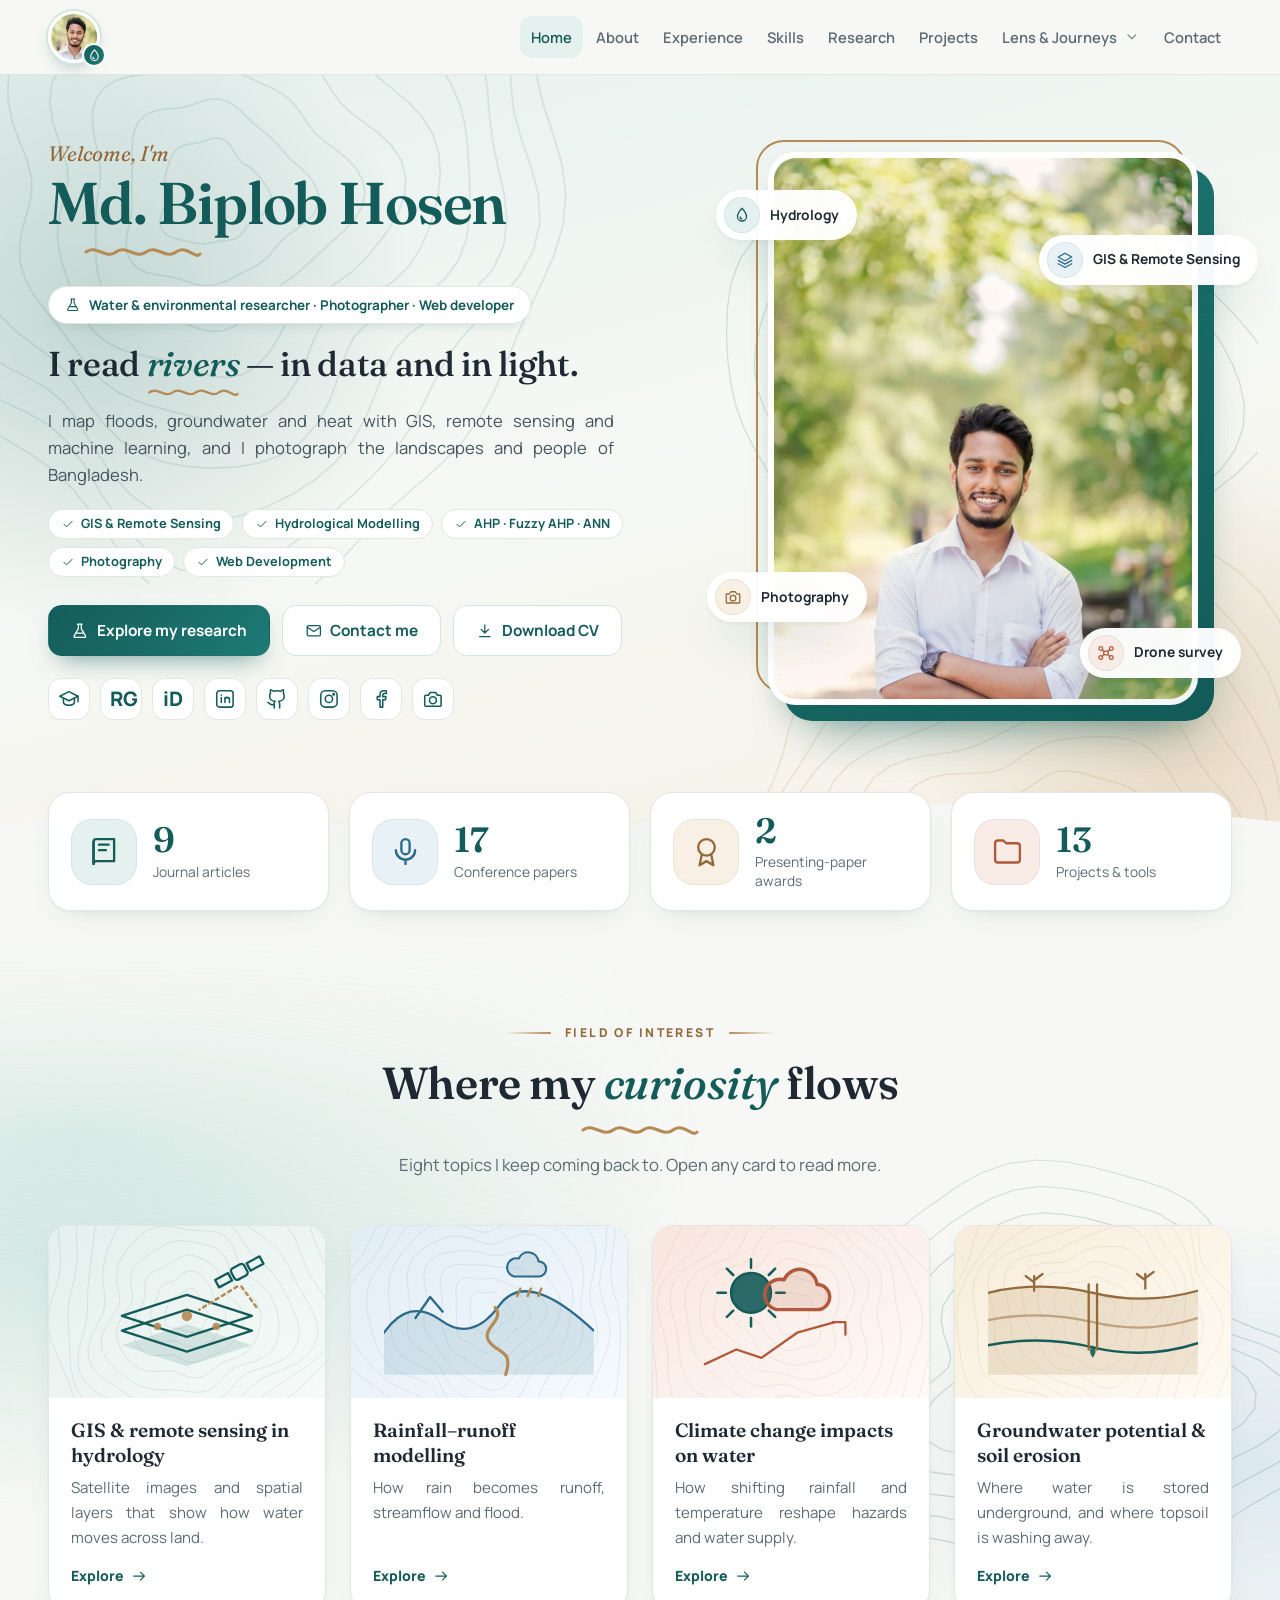
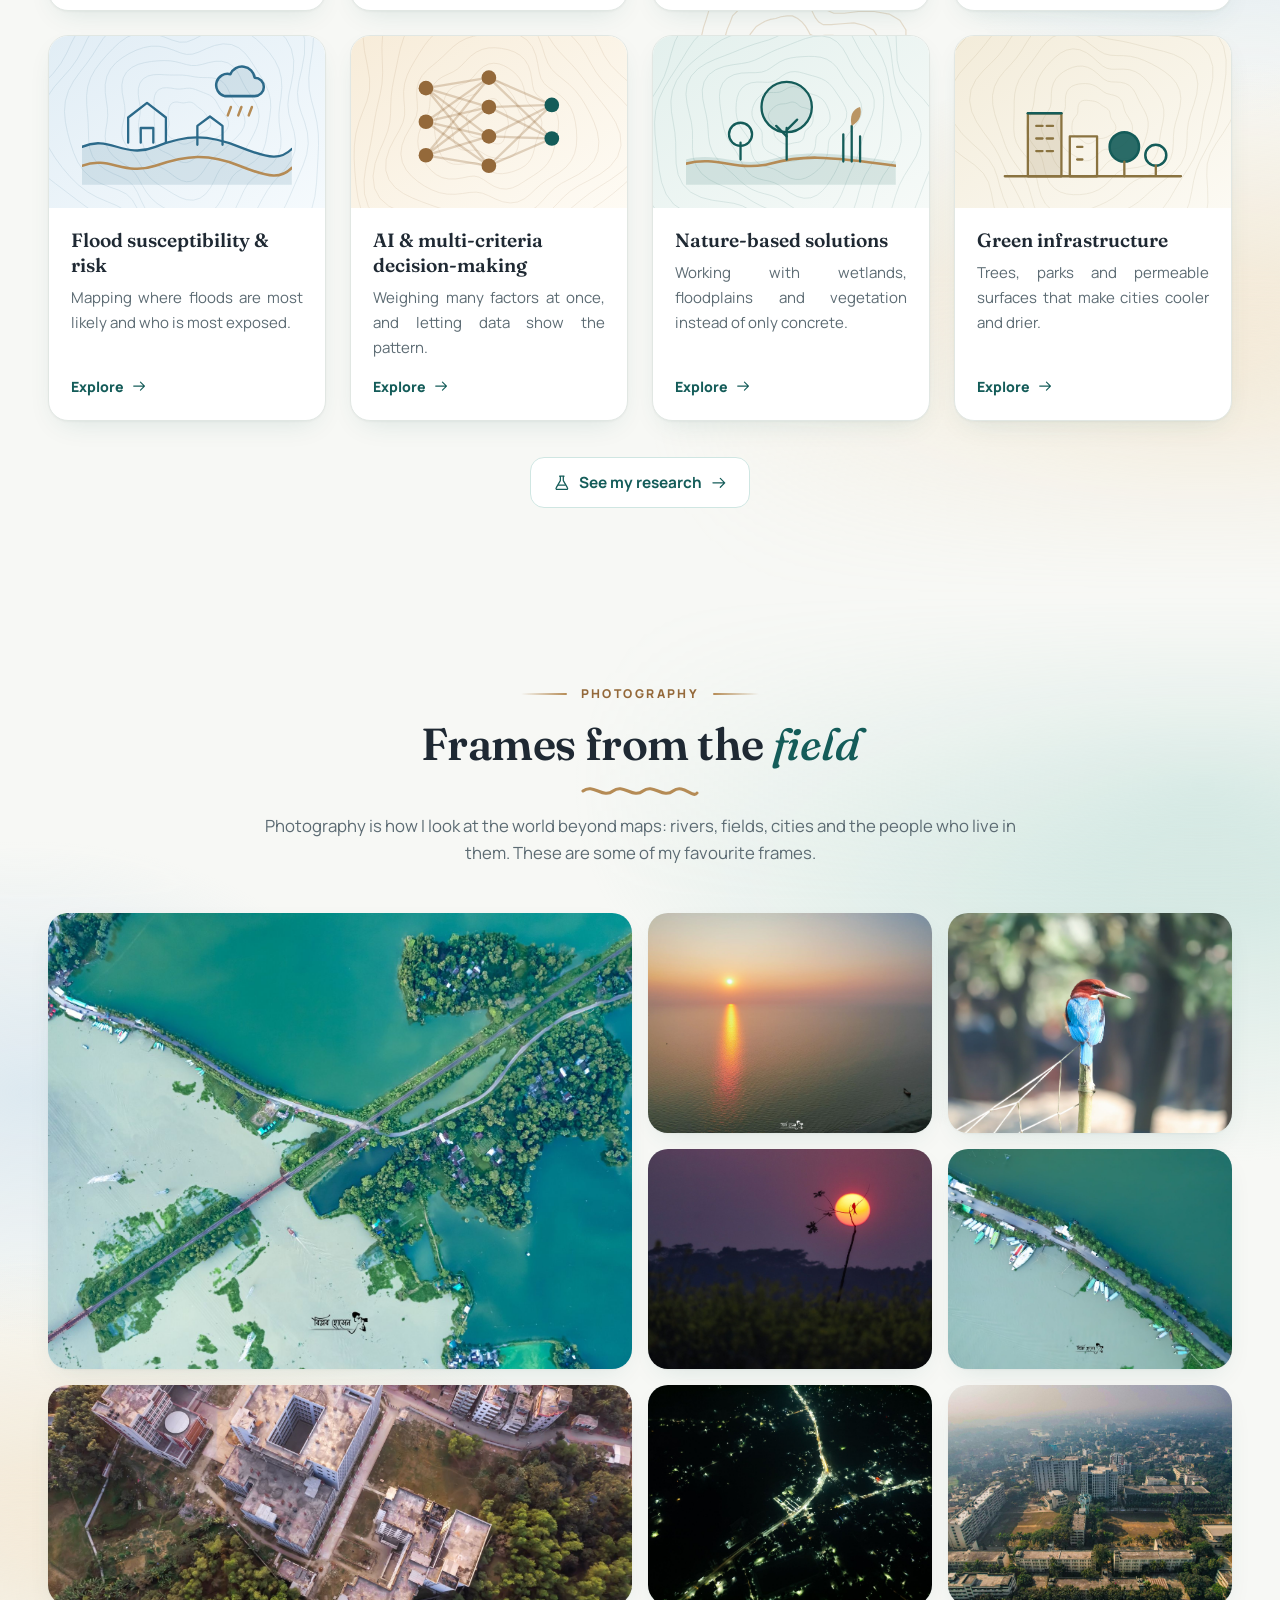
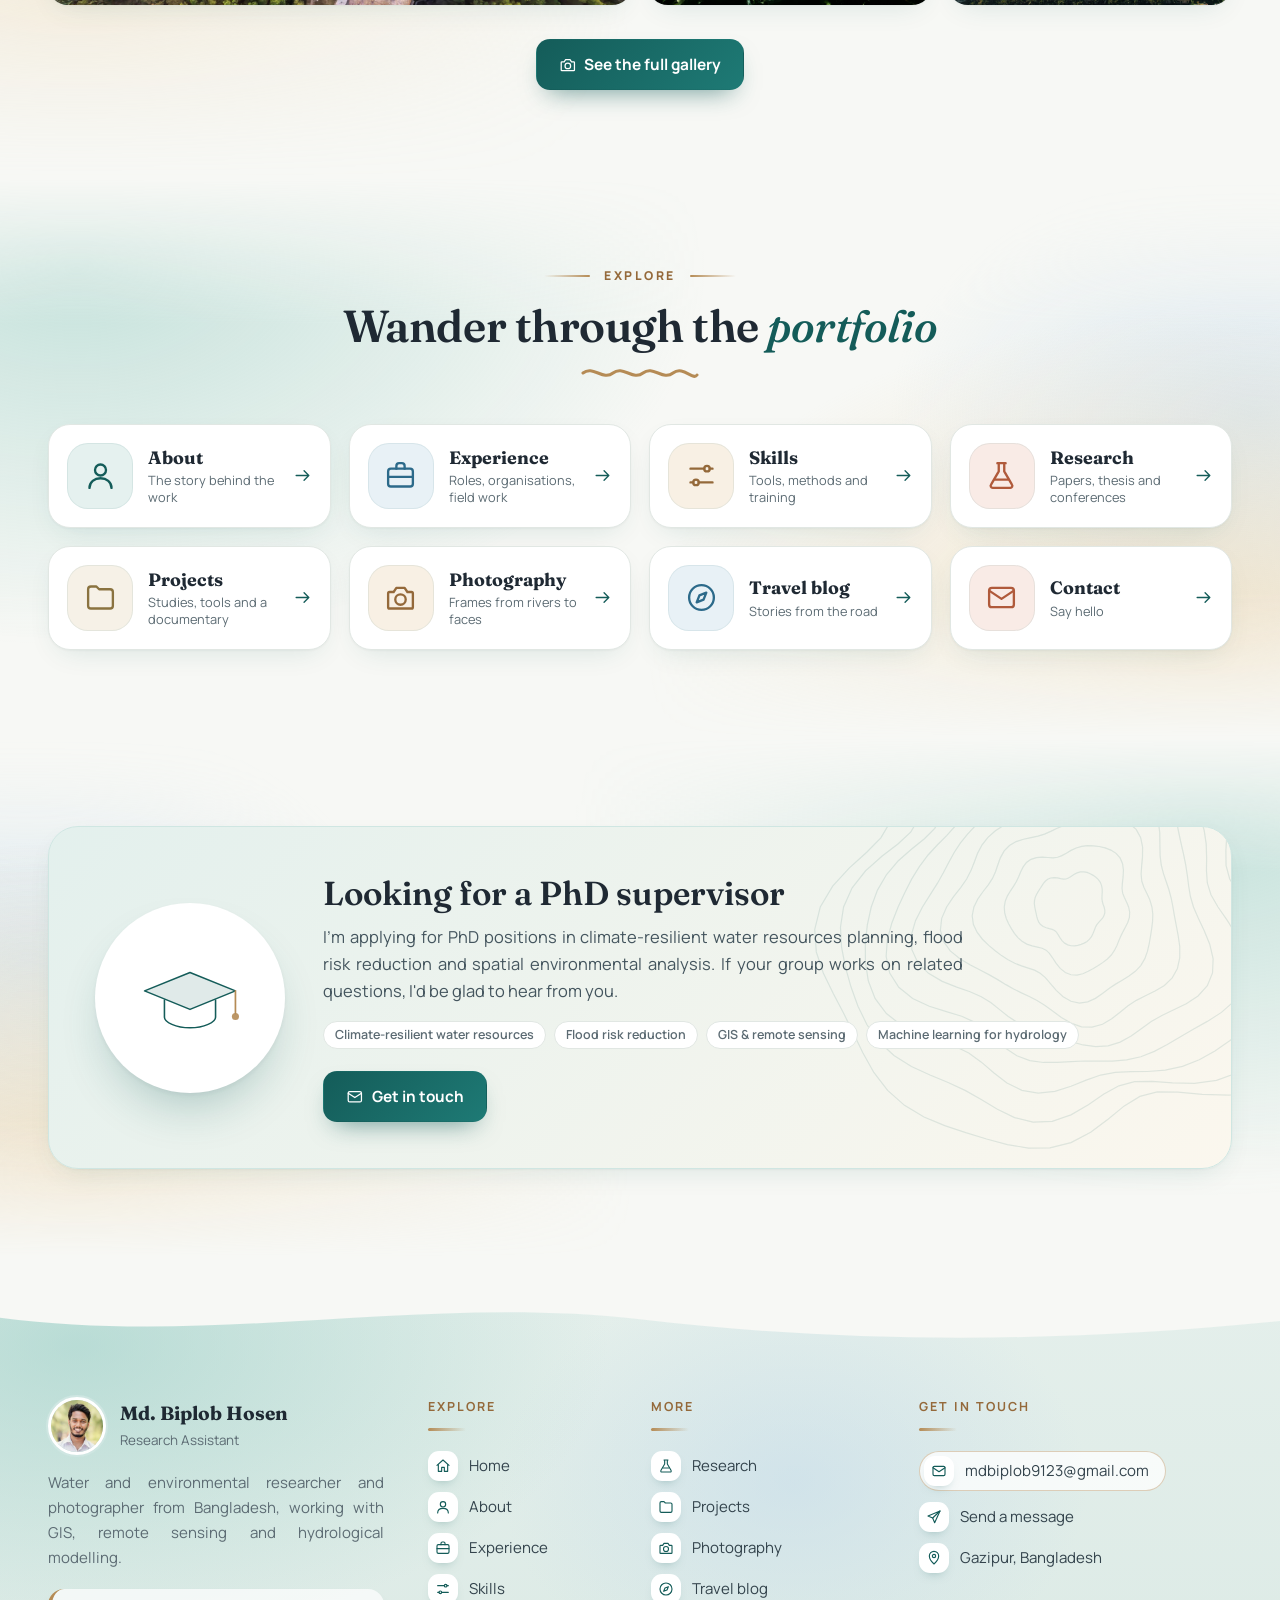
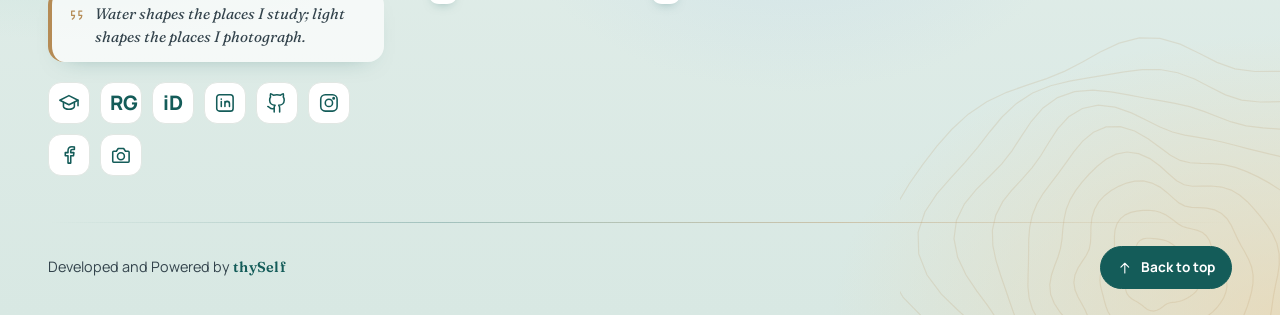
==== commit 6a83f1fe: "Add files via upload" ====
--- a/index.html
+++ b/index.html
@@ -8,16 +8,19 @@
 <meta property="og:type" content="website">
 <meta property="og:title" content="Md. Biplob Hosen — Water & Environmental Researcher | Photographer">
 <meta property="og:description" content="Research Assistant in water and environmental management. GIS, remote sensing and hydrological modelling in Bangladesh. Open to PhD positions.">
-<meta property="og:image" content="https://biplob9123.github.io/self-portfolio/photos/og.jpg">
-<meta property="og:url" content="https://biplob9123.github.io/self-portfolio/index.html">
+<meta property="og:image" content="https://mbiplobhosen.github.io/selfPortfolio/photos/og.jpg">
+<meta property="og:url" content="https://mbiplobhosen.github.io/selfPortfolio/index.html">
 <meta name="twitter:card" content="summary_large_image">
 <meta name="theme-color" content="#F7F8F5">
-<link rel="icon" href="favicon.svg" type="image/svg+xml">
+<link rel="icon" type="image/png" sizes="64x64" href="favicon.png">
+<link rel="icon" type="image/png" sizes="32x32" href="favicon-32.png">
+<link rel="shortcut icon" href="favicon.ico">
+<link rel="apple-touch-icon" href="apple-touch-icon.png">
 <link rel="preconnect" href="https://fonts.googleapis.com">
 <link rel="preconnect" href="https://fonts.gstatic.com" crossorigin>
 <link href="https://fonts.googleapis.com/css2?family=Fraunces:ital,opsz,wght@0,9..144,500;0,9..144,600;1,9..144,500&family=Manrope:wght@400;500;600;700;800&family=Noto+Serif+Bengali:wght@400;600&display=swap" rel="stylesheet">
 <link rel="stylesheet" href="style.css">
-<script type="application/ld+json">{"@context": "https://schema.org", "@type": "Person", "name": "Md. Biplob Hosen", "jobTitle": "Research Assistant", "email": "mailto:mdbiplob9123@gmail.com", "url": "https://biplob9123.github.io/self-portfolio/", "address": {"@type": "PostalAddress", "addressLocality": "Gazipur", "addressCountry": "BD"}, "affiliation": {"@type": "CollegeOrUniversity", "name": "Dhaka University of Engineering & Technology"}, "knowsAbout": ["Hydrology", "GIS", "Remote sensing", "Flood risk", "Groundwater"], "sameAs": ["https://scholar.google.com/citations?user=9BasENkAAAAJ", "https://orcid.org/0009-0002-4502-288X", "https://www.researchgate.net/profile/Md-Biplob-Hosen-3"]}</script>
+<script type="application/ld+json">{"@context": "https://schema.org", "@type": "Person", "name": "Md. Biplob Hosen", "jobTitle": "Research Assistant", "email": "mailto:mdbiplob9123@gmail.com", "url": "https://mbiplobhosen.github.io/selfPortfolio/", "address": {"@type": "PostalAddress", "addressLocality": "Gazipur", "addressCountry": "BD"}, "affiliation": {"@type": "CollegeOrUniversity", "name": "Dhaka University of Engineering & Technology"}, "knowsAbout": ["Hydrology", "GIS", "Remote sensing", "Flood risk", "Groundwater", "Web development"], "sameAs": ["https://scholar.google.com/citations?user=9BasENkAAAAJ", "https://orcid.org/0009-0002-4502-288X", "https://www.researchgate.net/profile/Md-Biplob-Hosen-3"]}</script>
 </head>
 <body data-page="home">
 <div id="nav"></div>
--- a/style.css
+++ b/style.css
@@ -11,7 +11,8 @@
   --serif:'Fraunces',Georgia,'Noto Serif Bengali',serif; --sans:'Manrope',system-ui,-apple-system,'Segoe UI',sans-serif;
 }
 *{box-sizing:border-box;margin:0;padding:0}
-html{scroll-behavior:smooth;-webkit-text-size-adjust:100%}
+html{scroll-behavior:smooth;scroll-padding-top:90px;-webkit-text-size-adjust:100%}
+#nav{position:sticky;top:0;z-index:60}
 body{font-family:var(--sans);background:var(--bg);color:var(--ink);line-height:1.65;font-size:16.5px;overflow-x:hidden}
 img{max-width:100%;display:block}
 a{color:inherit;text-decoration:none}
@@ -20,10 +21,7 @@
 ul{list-style:none}
 ::selection{background:var(--teal-100)}
 .wrap{max-width:1240px;margin:0 auto;padding:0 28px;position:relative;z-index:1}
-section{padding:88px 0;position:relative;overflow:hidden;overflow:clip}
-section.tint{background:var(--bg2)}
-section:not(.ph):not(.hero):not(.stats)::before{content:"";position:absolute;right:-200px;top:-140px;width:560px;height:560px;background:var(--ct1) center/contain no-repeat;opacity:.075;pointer-events:none}
-section.tint::before{left:-200px;right:auto;background-image:var(--ct2);opacity:.1}
+section{padding:88px 0;position:relative;overflow:hidden}
 .ic{width:1.15em;height:1.15em;flex:none;vertical-align:-.2em}
 .tb{display:inline-grid;place-items:center;font:800 .62em/1 var(--sans);letter-spacing:.02em}
 :focus-visible{outline:3px solid var(--gold);outline-offset:2px;border-radius:8px}
@@ -33,9 +31,9 @@
 .cont.gold{color:var(--gold);opacity:.16}
 .cont svg{width:100%;height:100%}
 .dots{position:absolute;background-image:radial-gradient(var(--gold) 1.7px,transparent 1.9px);background-size:18px 18px;opacity:.38;pointer-events:none}
-.blob{position:absolute;border-radius:50%;filter:blur(60px);pointer-events:none;z-index:0}
-.blob.b1{width:420px;height:420px;background:rgba(20,92,89,.16);left:-120px;top:20px}
-.blob.b2{width:360px;height:360px;background:rgba(181,139,85,.2);right:-80px;bottom:-60px}
+.blob{position:absolute;border-radius:50%;pointer-events:none;z-index:0}
+.blob.b1{width:640px;height:640px;background:radial-gradient(closest-side,rgba(20,92,89,.20),rgba(20,92,89,.09) 55%,rgba(20,92,89,0));left:-220px;top:-80px}
+.blob.b2{width:560px;height:560px;background:radial-gradient(closest-side,rgba(181,139,85,.26),rgba(181,139,85,.11) 55%,rgba(181,139,85,0));right:-180px;bottom:-160px}
 .wave{position:absolute;left:0;bottom:-1px;width:100%;height:54px;fill:var(--bg);display:block;z-index:2}
 
 /* ---------- আইকন ব্যাজ ---------- */
@@ -65,7 +63,7 @@
 .ribbon .ic{font-size:.95em}
 
 /* ---------- নেভিগেশন ---------- */
-.nav{position:sticky;top:0;z-index:60;background:rgba(247,248,245,.9);backdrop-filter:blur(14px);-webkit-backdrop-filter:blur(14px);border-bottom:1px solid var(--line)}
+.nav{position:relative;z-index:60;background:rgba(247,248,245,.97);border-bottom:1px solid var(--line)}
 .nav .wrap{display:flex;align-items:center;justify-content:space-between;height:74px;gap:18px}
 .logo{position:relative;display:block;width:52px;height:52px;flex:none}
 .logo .av{display:block;width:100%;height:100%;border-radius:50%;overflow:hidden;border:3px solid #fff;box-shadow:0 0 0 2px var(--teal-100),0 8px 18px -8px rgba(20,92,89,.5);transition:.3s}
@@ -95,7 +93,8 @@
 .burger{display:none;width:46px;height:46px;border-radius:13px;border:1.5px solid var(--line);background:#fff;place-items:center;font-size:22px;color:var(--teal)}
 
 /* ---------- ফুটার ---------- */
-.foot{position:relative;background:#E9F0EC;padding:100px 0 26px;overflow:hidden;margin-top:40px}
+.foot{position:relative;background:linear-gradient(180deg,#E4EFEB 0%,#D8E8E3 100%);padding:100px 0 26px;overflow:hidden;margin-top:40px}
+.foot::before{content:"";position:absolute;inset:0;pointer-events:none;background:radial-gradient(760px 420px at 6% 8%,rgba(150,205,196,.55),transparent 70%),radial-gradient(640px 400px at 100% 100%,rgba(238,212,170,.65),transparent 70%),radial-gradient(420px 300px at 62% 30%,rgba(190,215,235,.45),transparent 70%)}
 .foot .wave{top:-1px;bottom:auto;transform:scaleY(-1);height:50px}
 .foot .cont{width:520px;height:520px;right:-120px;top:auto;bottom:-200px;left:auto;inset:auto auto -220px auto;right:-140px}
 .foot .g{display:grid;grid-template-columns:1.5fr .8fr 1fr 1.4fr;gap:44px;position:relative;z-index:1}
@@ -140,7 +139,7 @@
 
 /* ---------- পেজ হেডার ---------- */
 .ph{padding:78px 0 108px;background:linear-gradient(160deg,#E3F0ED 0%,#F1F6F2 55%,#F7F2E8 100%)}
-.ph::after{content:"";position:absolute;left:-90px;bottom:-110px;width:320px;height:320px;border-radius:50%;background:rgba(181,139,85,.14);filter:blur(40px)}
+.ph::after{content:"";position:absolute;left:-150px;bottom:-190px;width:520px;height:520px;border-radius:50%;background:radial-gradient(closest-side,rgba(181,139,85,.2),rgba(181,139,85,0))}
 .ph .cont{inset:auto;right:-8%;top:-70%;width:720px;height:720px;opacity:.13}
 .ph .wrap{display:grid;grid-template-columns:1fr 330px;gap:40px;align-items:center}
 .ph .pt{position:relative;z-index:2}
@@ -168,7 +167,6 @@
 .jump a:hover{background:var(--teal);color:#fff;transform:translateY(-2px)}
 .jump a:hover .ic{color:#fff}
 .lensnav{display:flex;width:fit-content;align-items:center;gap:4px;padding:5px;border-radius:99px;background:#fff;border:1px solid var(--line);margin-bottom:16px;box-shadow:0 6px 16px -10px rgba(20,92,89,.3)}
-.lensnav span{padding:0 12px 0 14px;font-size:.72rem;font-weight:800;letter-spacing:.14em;text-transform:uppercase;color:#94693A}
 .lensnav a{display:inline-flex;align-items:center;gap:7px;padding:7px 15px;border-radius:99px;font-weight:700;font-size:.88rem;color:var(--mute);transition:.2s}
 .lensnav a:hover{color:var(--teal);background:var(--teal-50)}
 .lensnav a.on{background:var(--teal);color:#fff}
@@ -199,7 +197,10 @@
 .pf .cont{inset:-14%;opacity:.16}
 .pf .ring{position:absolute;inset:-5% -8%;border-radius:50%;border:2px dashed rgba(20,92,89,.28);animation:spin 70s linear infinite}
 .pf .ring.r2{inset:4% -16%;border-color:rgba(181,139,85,.4);animation-direction:reverse}
-.pf .arch{position:absolute;inset:0;border-radius:999px 999px 30px 30px;overflow:hidden;border:9px solid #fff;box-shadow:0 36px 60px -26px rgba(20,92,89,.55);background:var(--teal-50)}
+.pf .lay{position:absolute;inset:0;border-radius:28px}
+.pf .lay.l1{background:linear-gradient(150deg,var(--teal2),var(--teal));transform:translate(16px,16px);box-shadow:0 30px 50px -26px rgba(20,92,89,.6)}
+.pf .lay.l2{border:2px solid var(--gold);transform:translate(-12px,-12px)}
+.pf .arch{position:absolute;inset:0;border-radius:28px;overflow:hidden;border:6px solid #fff;box-shadow:0 14px 30px -14px rgba(20,92,89,.35);background:var(--teal-50)}
 .pf .arch img{width:100%;height:100%;object-fit:cover;object-position:50% 20%}
 .float{position:absolute;z-index:3;display:flex;align-items:center;gap:10px;padding:7px 18px 7px 8px;border-radius:99px;background:rgba(255,255,255,.96);box-shadow:var(--sh2);font-weight:700;font-size:.86rem;white-space:nowrap;animation:bob 6s ease-in-out infinite}
 .float .ib{width:36px;height:36px;font-size:18px;border-radius:50%}
@@ -282,12 +283,12 @@
 /* ---------- Hero, Home অন্যান্য ---------- */
 .foi{background:linear-gradient(180deg,var(--bg) 0%,#F1F6F2 100%)}
 .mosaic{display:grid;grid-template-columns:repeat(4,1fr);grid-auto-rows:220px;gap:16px}
-.mosaic a{position:relative;display:block;border-radius:20px;overflow:hidden;box-shadow:var(--sh);background:var(--teal-50)}
-.mosaic a:nth-child(1){grid-column:span 2;grid-row:span 2}.mosaic a:nth-child(6){grid-column:span 2}
+.mosaic a,.mosaic .mi{position:relative;display:block;padding:0;border:0;cursor:zoom-in;font:inherit;text-align:left;border-radius:20px;overflow:hidden;box-shadow:var(--sh);background:var(--teal-50)}
+.mosaic>:nth-child(1){grid-column:span 2;grid-row:span 2}.mosaic>:nth-child(6){grid-column:span 2}
 .mosaic img{width:100%;height:100%;object-fit:cover;transition:transform .6s}
-.mosaic a:hover img{transform:scale(1.07)}
-.mosaic a span{position:absolute;left:12px;right:12px;bottom:12px;display:flex;align-items:center;gap:7px;padding:8px 12px;border-radius:12px;background:rgba(255,255,255,.94);font-size:.8rem;font-weight:700;color:var(--teal);opacity:0;transform:translateY(8px);transition:.3s}
-.mosaic a:hover span{opacity:1;transform:none}
+.mosaic a:hover img,.mosaic .mi:hover img{transform:scale(1.07)}
+.mosaic a span,.mosaic .mi span{position:absolute;left:12px;right:12px;bottom:12px;display:flex;align-items:center;gap:7px;padding:8px 12px;border-radius:12px;background:rgba(255,255,255,.94);font-size:.8rem;font-weight:700;color:var(--teal);opacity:0;transform:translateY(8px);transition:.3s}
+.mosaic a:hover span,.mosaic .mi:hover span,.mosaic .mi:focus-visible span{opacity:1;transform:none}
 .tiles{display:grid;grid-template-columns:repeat(4,1fr);gap:18px}
 .tile{display:flex;align-items:center;gap:15px;padding:18px;border-radius:22px;background:#fff;border:1px solid var(--line);box-shadow:var(--sh);transition:.3s}
 .tile span:not(.ib){flex:1;display:flex;flex-direction:column;line-height:1.3}
@@ -316,7 +317,9 @@
 .rv.d1{transition-delay:.08s}.rv.d2{transition-delay:.16s}.rv.d3{transition-delay:.24s}
 
 /* ---------- About ---------- */
-.about{display:grid;grid-template-columns:.86fr 1.14fr;gap:72px;align-items:start}
+.about{display:grid;grid-template-columns:.86fr 1.14fr;grid-template-areas:"al ar" "af ar";grid-template-rows:auto 1fr;column-gap:72px;row-gap:34px;align-items:start}
+.about .al{grid-area:al}.about .af{grid-area:af}.about .ar{grid-area:ar}
+.about .af .facts{grid-template-columns:1fr;gap:12px}
 .vf{position:relative;max-width:440px;margin:10px auto 0;padding:18px}
 .vf .cont{inset:-18%;opacity:.15}
 .vf .plate{position:absolute;border-radius:30px;z-index:0}
@@ -477,6 +480,9 @@
 .imgs{display:grid;grid-template-columns:repeat(2,1fr);gap:12px;margin-top:20px}
 .imgs div{border-radius:16px;overflow:hidden;aspect-ratio:4/3;background:var(--teal-50)}
 .imgs img{width:100%;height:100%;object-fit:cover}
+.imgs.shots{grid-template-columns:1fr;margin:0 0 26px}
+.imgs.shots div{aspect-ratio:auto;border:6px solid #fff;box-shadow:var(--sh);border-radius:20px}
+.imgs.shots img{height:auto;object-fit:contain}
 .note{display:flex;gap:10px;align-items:flex-start;padding:14px 18px;border-radius:16px;border:1.5px dashed rgba(181,139,85,.6);background:var(--gold-50);color:#7A5A30;font-weight:600;font-size:.92rem;margin:16px 0}
 .row{display:flex;flex-wrap:wrap;gap:10px;margin-top:24px}
 
@@ -617,6 +623,7 @@
   .cards.c3,.cards.c5{grid-template-columns:repeat(2,1fr)}
   .cards.c5>*,.cards.c5>:nth-child(4),.cards.c5>:nth-child(5){grid-column:auto}
   .about,.behind,.ct,.pd,.feat{grid-template-columns:1fr}
+  .about{grid-template-areas:"al" "ar" "af";grid-template-rows:auto}
   .feat .tw{min-height:260px}
   .feat .thumb{position:absolute}
   .side{position:static}
@@ -677,3 +684,107 @@
   .lb .pv{left:8px}.lb .nx{right:8px}
 }
 @media(prefers-reduced-motion:reduce){*{animation:none!important;transition:none!important}.rv{opacity:1;transform:none}html{scroll-behavior:auto}}
+
+/* page-header badge illustration (replaces text kicker) */
+.hbadge{position:relative;width:148px;height:104px;border-radius:24px;overflow:hidden;border:5px solid #fff;box-shadow:var(--sh);margin-bottom:18px;background:#fff}
+.hbadge .arttile{position:absolute;inset:0;min-height:0}
+
+
+
+
+/* camera-in-hand: gear art thumbnails + coloured society badges */
+.gthumb{position:relative;flex:none;width:108px;height:80px;border-radius:18px;overflow:hidden;border:4px solid #fff;box-shadow:var(--sh)}
+.gthumb .arttile{position:absolute;inset:0;min-height:0}
+.roles.big .role{position:relative;padding:12px 16px 12px 12px;background:#fff;border-left:5px solid var(--rc,var(--teal));box-shadow:0 8px 20px -14px rgba(20,92,89,.4)}
+.roles.big .role.t0{--rc:var(--teal)}.roles.big .role.t1{--rc:var(--gold)}.roles.big .role.t2{--rc:#3F7FA6}
+.role .rb{display:grid;place-items:center;flex:none;width:36px;height:36px;border-radius:12px;background:color-mix(in srgb,var(--rc,var(--teal)) 14%,#fff);color:var(--rc,var(--teal))}
+.role .rb .ic{color:inherit}
+@supports not (background:color-mix(in srgb,red 10%,#fff)){.role .rb{background:var(--teal-50)}}
+
+/* justified paragraphs (headings, centred leads, captions and button labels stay as they are) */
+p,.modal li,.blk li{text-align:justify;text-justify:inter-word;-webkit-hyphens:auto;hyphens:auto;overflow-wrap:break-word}
+.sh .lead,.ctr,.fs,.fm,.lc div,.ph .pt .s.c,.stat .l,.cap small,.float,.arttile p{text-align:inherit;hyphens:manual;-webkit-hyphens:manual}
+.sh .lead,p.ctr{text-align:center}
+.fm{text-align:left}
+@media (max-width:520px){p{hyphens:auto;-webkit-hyphens:auto;word-spacing:-.02em}}
+
+
+/* iOS Safari safety: no blurred pseudo-elements (they can render as black boxes there) */
+@supports (-webkit-touch-callout:none){
+  .thumb.fit::before,.mh.fitmh::before{filter:none;background:linear-gradient(145deg,var(--teal-50),var(--gold-50));opacity:1}
+  .mo{-webkit-backdrop-filter:none;backdrop-filter:none;background:rgba(31,41,51,.62)}
+}
+
+/* small phones: stats cards must not push the page wider */
+.stat{min-width:0}.stat>div{min-width:0}.stat .l{overflow-wrap:anywhere}
+@media (max-width:420px){.stat{flex-direction:column;align-items:flex-start;gap:8px}}
+
+/* phones: narrow columns look gappy when justified, so paragraphs go back to left-aligned there */
+@media (max-width:600px){
+  p,.modal li,.blk li{text-align:left;-webkit-hyphens:manual;hyphens:manual}
+  .sh .lead,p.ctr{text-align:center}
+  .pf{max-width:318px}
+  .pf .lay.l1{transform:translate(10px,10px)}
+  .pf .lay.l2{transform:translate(-8px,-8px)}
+}
+
+.hbadge .arttile .il{width:84%;height:88%}
+.hbadge{box-shadow:0 18px 30px -16px rgba(20,92,89,.45)}
+
+/* BG-START (generated by tools/gen_bg.py) */
+:root{
+  --g-c1:url("data:image/svg+xml,%3Csvg xmlns=%22http://www.w3.org/2000/svg%22 width=%221000%22 height=%221000%22 viewBox=%220 0 1000 1000%22%3E%3Cpath d=%22M587,480 L589,484 L589,488 L586,492 L582,495 L577,497 L573,499 L570,501 L566,503 L563,505 L559,506 L555,507 L551,507 L547,508 L544,508 L540,509 L536,509 L532,509 L528,509 L524,508 L521,507 L516,506 L511,505 L506,505 L500,503 L496,500 L494,496 L495,492 L498,487 L503,483 L507,480 L510,477 L511,475 L510,472 L509,469 L508,465 L508,462 L510,459 L513,456 L516,453 L519,451 L523,449 L526,447 L531,445 L535,444 L540,445 L545,446 L549,447 L553,448 L557,449 L561,451 L563,454 L565,458 L565,462 L565,465 L565,468 L567,470 L571,472 L576,474 L582,476 L587,480Z%22 fill=%22none%22 stroke=%22%23145C59%22 stroke-opacity=%220.2%22 stroke-width=%221.3%22/%3E%3Cpath d=%22M627,480 L631,488 L630,495 L625,502 L617,507 L609,512 L601,516 L595,520 L589,523 L582,527 L575,529 L568,530 L561,531 L554,531 L547,532 L540,533 L533,534 L526,534 L518,533 L511,532 L504,530 L496,528 L487,527 L477,525 L467,522 L459,517 L455,510 L456,502 L462,493 L471,486 L479,480 L484,475 L485,471 L484,465 L482,459 L481,453 L482,446 L485,440 L490,435 L495,431 L501,426 L508,422 L515,418 L523,415 L531,414 L540,415 L548,416 L556,418 L564,421 L571,423 L578,427 L583,432 L586,439 L587,446 L587,453 L587,458 L590,462 L597,465 L607,469 L618,473 L627,480Z%22 fill=%22none%22 stroke=%22%23145C59%22 stroke-opacity=%220.2%22 stroke-width=%221.3%22/%3E%3Cpath d=%22M667,480 L673,491 L672,502 L664,512 L652,520 L640,526 L630,532 L620,538 L611,543 L602,548 L592,551 L581,553 L570,554 L560,555 L550,556 L540,558 L530,559 L519,559 L508,558 L498,555 L488,552 L476,550 L463,548 L448,546 L433,542 L422,535 L416,524 L418,512 L427,499 L439,488 L451,480 L458,473 L460,466 L458,459 L455,450 L453,440 L455,430 L460,422 L467,415 L475,408 L484,402 L493,395 L503,390 L515,386 L527,384 L540,385 L552,387 L564,390 L575,394 L586,397 L596,403 L603,410 L608,420 L609,431 L608,440 L609,448 L613,454 L623,458 L638,463 L654,470 L667,480Z%22 fill=%22none%22 stroke=%22%23145C59%22 stroke-opacity=%220.2%22 stroke-width=%221.3%22/%3E%3Cpath d=%22M707,480 L715,495 L713,509 L703,522 L688,533 L672,541 L658,548 L645,556 L634,563 L621,569 L608,574 L594,576 L580,577 L566,578 L553,580 L540,582 L526,584 L512,584 L498,582 L485,579 L471,575 L456,572 L439,570 L419,567 L400,562 L384,552 L377,538 L380,522 L391,505 L407,491 L423,480 L433,471 L435,462 L433,452 L428,440 L426,427 L428,415 L434,404 L444,394 L454,386 L466,377 L478,369 L492,361 L507,356 L523,354 L540,355 L556,358 L571,362 L586,366 L600,371 L613,378 L623,388 L629,401 L630,415 L629,428 L630,438 L636,446 L650,451 L669,458 L690,467 L707,480Z%22 fill=%22none%22 stroke=%22%23145C59%22 stroke-opacity=%220.2%22 stroke-width=%221.3%22/%3E%3Cpath d=%22M747,480 L757,498 L755,516 L742,532 L723,545 L704,556 L686,565 L670,574 L656,583 L641,591 L624,596 L606,599 L589,601 L572,602 L556,604 L540,606 L523,609 L506,609 L488,607 L472,603 L455,598 L436,594 L415,591 L390,588 L366,581 L347,569 L338,552 L341,532 L356,511 L376,494 L395,480 L407,469 L410,458 L407,445 L402,431 L399,415 L401,399 L409,386 L420,374 L434,363 L448,353 L463,342 L480,333 L499,326 L519,324 L540,325 L560,329 L579,334 L597,339 L615,345 L631,354 L643,366 L650,382 L652,399 L651,416 L652,428 L659,437 L676,445 L700,453 L726,464 L747,480Z%22 fill=%22none%22 stroke=%22%23145C59%22 stroke-opacity=%220.2%22 stroke-width=%221.3%22/%3E%3Cpath d=%22M786,480 L799,502 L796,524 L781,543 L759,558 L735,570 L714,581 L696,592 L678,603 L660,612 L640,619 L619,622 L598,624 L579,625 L559,627 L540,631 L520,634 L499,634 L479,631 L459,626 L438,621 L416,616 L390,613 L361,609 L333,601 L310,586 L299,566 L303,542 L320,517 L344,496 L366,480 L381,467 L385,454 L381,439 L375,421 L371,402 L374,384 L384,367 L397,353 L413,340 L430,328 L448,315 L469,304 L491,296 L515,293 L540,295 L564,299 L586,305 L608,312 L629,319 L648,330 L663,345 L671,363 L673,384 L672,403 L674,418 L683,429 L702,438 L731,448 L762,461 L786,480Z%22 fill=%22none%22 stroke=%22%23145C59%22 stroke-opacity=%220.2%22 stroke-width=%221.3%22/%3E%3Cpath d=%22M826,480 L841,505 L838,531 L820,553 L794,570 L767,585 L742,598 L721,610 L701,623 L680,634 L656,641 L632,645 L608,647 L585,649 L563,651 L540,655 L517,658 L492,659 L469,656 L445,650 L422,644 L396,638 L366,635 L332,630 L299,620 L272,604 L260,580 L264,552 L284,523 L312,499 L338,480 L355,464 L360,449 L356,432 L348,412 L344,390 L347,368 L358,349 L374,333 L393,318 L412,303 L434,289 L457,276 L483,267 L511,263 L540,265 L568,270 L594,277 L619,285 L644,293 L666,306 L683,323 L693,344 L695,368 L694,391 L695,408 L706,421 L729,431 L762,442 L797,458 L826,480Z%22 fill=%22none%22 stroke=%22%23145C59%22 stroke-opacity=%220.2%22 stroke-width=%221.3%22/%3E%3Cpath d=%22M866,480 L883,509 L879,538 L859,563 L829,583 L798,599 L770,614 L746,628 L723,643 L699,655 L673,664 L645,669 L617,670 L591,672 L566,675 L540,680 L513,683 L486,684 L459,680 L432,674 L405,666 L376,661 L342,656 L303,650 L265,640 L235,621 L221,594 L226,562 L249,530 L280,502 L310,480 L330,462 L335,445 L330,425 L321,402 L317,377 L321,353 L333,331 L351,312 L372,295 L395,279 L419,262 L446,247 L475,237 L508,233 L540,235 L571,241 L601,249 L630,257 L658,267 L683,281 L703,301 L714,325 L717,353 L715,378 L717,398 L729,413 L755,424 L793,437 L833,455 L866,480Z%22 fill=%22none%22 stroke=%22%23145C59%22 stroke-opacity=%220.2%22 stroke-width=%221.3%22/%3E%3Cpath d=%22M261,800 L259,802 L259,805 L257,807 L256,809 L254,811 L252,813 L249,814 L247,815 L245,816 L243,817 L240,819 L238,819 L235,820 L233,820 L230,820 L227,821 L224,823 L220,824 L216,825 L212,825 L209,823 L207,820 L207,817 L208,813 L209,810 L209,807 L209,805 L208,804 L206,802 L205,800 L204,798 L204,796 L204,793 L205,791 L205,789 L206,786 L207,784 L209,782 L212,780 L215,779 L218,778 L221,777 L224,776 L227,776 L230,776 L233,777 L236,779 L237,782 L239,784 L240,786 L242,787 L245,787 L249,787 L253,786 L257,787 L261,789 L262,792 L262,795 L262,797 L261,800Z%22 fill=%22none%22 stroke=%22%23B58B55%22 stroke-opacity=%220.26%22 stroke-width=%221.3%22/%3E%3Cpath d=%22M291,800 L289,805 L287,810 L285,814 L282,818 L278,822 L273,825 L268,828 L264,830 L259,832 L255,835 L251,837 L246,839 L241,840 L235,840 L230,841 L224,843 L218,846 L210,848 L202,850 L194,850 L188,846 L184,840 L184,833 L186,826 L188,819 L189,815 L188,811 L185,808 L182,804 L179,800 L178,796 L178,791 L178,787 L180,782 L181,777 L182,772 L185,768 L189,763 L194,760 L199,757 L205,755 L211,754 L217,752 L224,751 L230,751 L236,754 L241,758 L245,763 L248,768 L250,772 L254,774 L259,774 L267,773 L276,773 L285,775 L291,778 L294,783 L295,789 L293,795 L291,800Z%22 fill=%22none%22 stroke=%22%23B58B55%22 stroke-opacity=%220.26%22 stroke-width=%221.3%22/%3E%3Cpath d=%22M322,800 L318,807 L316,815 L312,821 L308,828 L302,833 L295,838 L287,841 L280,845 L274,848 L268,852 L261,856 L254,858 L246,859 L238,860 L230,861 L222,864 L212,868 L200,873 L188,875 L176,875 L167,870 L162,861 L161,850 L164,838 L167,829 L168,822 L167,816 L163,811 L158,806 L154,800 L151,793 L151,787 L153,780 L154,773 L156,766 L159,759 L162,751 L168,745 L175,740 L184,736 L193,733 L202,730 L211,728 L220,727 L230,727 L239,730 L247,737 L252,745 L256,753 L260,758 L265,761 L274,761 L286,760 L300,759 L312,762 L322,767 L327,775 L327,784 L325,792 L322,800Z%22 fill=%22none%22 stroke=%22%23B58B55%22 stroke-opacity=%220.26%22 stroke-width=%221.3%22/%3E%3Cpath d=%22M352,800 L348,810 L344,819 L340,829 L334,837 L326,844 L316,850 L306,855 L297,860 L289,865 L280,870 L271,874 L261,877 L251,879 L241,880 L230,882 L219,886 L206,891 L191,897 L174,901 L158,900 L146,893 L139,881 L138,866 L142,851 L146,839 L148,829 L146,822 L140,815 L134,808 L128,800 L125,791 L125,782 L127,773 L129,764 L132,755 L135,745 L140,735 L147,727 L157,720 L168,715 L180,711 L192,707 L204,704 L217,702 L230,703 L242,707 L252,716 L260,726 L265,737 L270,745 L277,748 L289,748 L305,746 L323,746 L340,749 L352,756 L359,767 L359,778 L356,789 L352,800Z%22 fill=%22none%22 stroke=%22%23B58B55%22 stroke-opacity=%220.26%22 stroke-width=%221.3%22/%3E%3C/svg%3E");
+  --g-c3:url("data:image/svg+xml,%3Csvg xmlns=%22http://www.w3.org/2000/svg%22 width=%221000%22 height=%221000%22 viewBox=%220 0 1000 1000%22%3E%3Cpath d=%22M514,500 L512,504 L510,507 L509,510 L507,513 L505,516 L502,519 L499,521 L495,522 L492,524 L489,527 L487,530 L484,535 L481,540 L476,544 L470,546 L464,545 L459,541 L455,536 L453,531 L450,527 L448,524 L445,522 L442,520 L438,518 L435,516 L433,513 L432,510 L430,507 L428,504 L426,500 L425,496 L424,492 L425,488 L426,484 L428,481 L431,477 L433,474 L436,470 L440,467 L445,466 L451,466 L457,468 L462,471 L467,474 L470,475 L473,475 L477,472 L482,469 L488,467 L494,466 L500,467 L504,470 L507,473 L509,477 L512,481 L514,484 L515,488 L516,492 L516,496 L514,500Z%22 fill=%22none%22 stroke=%22%23145C59%22 stroke-opacity=%220.2%22 stroke-width=%221.3%22/%3E%3Cpath d=%22M548,500 L545,506 L541,512 L538,518 L535,523 L532,528 L527,533 L521,537 L514,540 L509,543 L504,547 L500,554 L495,562 L489,571 L480,578 L470,581 L460,579 L451,573 L444,564 L439,555 L435,548 L431,543 L426,539 L420,536 L414,533 L409,528 L405,523 L402,518 L399,512 L396,506 L392,500 L390,493 L389,486 L390,479 L393,472 L396,466 L401,460 L405,453 L410,447 L417,442 L426,439 L436,440 L447,443 L456,449 L464,454 L470,456 L476,455 L483,451 L492,446 L503,441 L513,440 L523,442 L530,446 L536,453 L540,459 L544,466 L547,472 L550,479 L551,486 L551,493 L548,500Z%22 fill=%22none%22 stroke=%22%23145C59%22 stroke-opacity=%220.2%22 stroke-width=%221.3%22/%3E%3Cpath d=%22M583,500 L578,509 L573,517 L568,525 L564,533 L558,541 L551,547 L543,553 L534,557 L526,561 L519,568 L513,577 L506,589 L497,602 L485,612 L470,616 L455,614 L442,605 L433,592 L426,579 L420,569 L414,561 L407,556 L398,552 L389,547 L382,541 L376,533 L372,525 L368,517 L363,509 L359,500 L355,490 L354,480 L355,470 L359,460 L364,451 L370,442 L376,433 L384,424 L394,416 L407,412 L422,413 L437,419 L451,427 L461,434 L470,437 L478,436 L489,430 L502,422 L517,416 L532,414 L546,416 L557,423 L564,432 L570,442 L576,451 L581,460 L585,470 L587,480 L586,490 L583,500Z%22 fill=%22none%22 stroke=%22%23145C59%22 stroke-opacity=%220.2%22 stroke-width=%221.3%22/%3E%3Cpath d=%22M617,500 L610,512 L604,523 L598,533 L592,543 L585,553 L576,562 L565,568 L553,574 L543,580 L534,588 L526,601 L517,616 L505,633 L489,646 L470,652 L451,648 L434,637 L421,620 L412,604 L405,590 L397,580 L387,573 L376,568 L365,561 L355,553 L348,543 L342,533 L337,523 L331,512 L325,500 L320,487 L318,474 L320,461 L325,448 L332,436 L340,424 L348,412 L358,400 L371,391 L388,386 L407,387 L427,394 L445,404 L459,414 L470,418 L481,416 L494,408 L511,398 L531,390 L551,387 L569,391 L583,400 L593,411 L601,424 L608,436 L615,448 L620,461 L623,474 L621,487 L617,500Z%22 fill=%22none%22 stroke=%22%23145C59%22 stroke-opacity=%220.2%22 stroke-width=%221.3%22/%3E%3Cpath d=%22M651,500 L643,515 L635,528 L628,541 L620,554 L612,566 L601,576 L587,584 L573,591 L559,598 L548,609 L539,624 L528,643 L514,664 L494,680 L470,687 L446,683 L425,668 L410,648 L399,628 L390,611 L380,599 L368,590 L354,583 L340,575 L328,565 L319,554 L313,541 L306,528 L299,514 L291,500 L285,484 L283,468 L285,452 L292,436 L300,422 L310,407 L320,392 L332,377 L348,365 L368,359 L393,361 L417,369 L439,382 L456,394 L470,399 L484,396 L500,387 L521,374 L545,365 L570,361 L592,366 L609,376 L622,391 L631,406 L640,421 L648,436 L655,452 L658,468 L657,484 L651,500Z%22 fill=%22none%22 stroke=%22%23145C59%22 stroke-opacity=%220.2%22 stroke-width=%221.3%22/%3E%3Cpath d=%22M685,500 L676,517 L666,533 L657,549 L649,564 L639,578 L626,590 L609,600 L592,608 L576,617 L563,629 L552,647 L539,670 L522,695 L498,714 L470,722 L441,717 L417,700 L398,676 L386,652 L375,631 L364,617 L349,607 L332,599 L316,590 L302,578 L291,564 L283,549 L275,533 L266,517 L257,500 L250,482 L247,462 L250,443 L258,424 L268,407 L279,389 L291,371 L306,354 L325,340 L349,333 L378,335 L407,345 L433,360 L453,373 L470,380 L486,377 L506,365 L531,351 L560,339 L589,335 L615,340 L635,353 L650,370 L662,388 L672,407 L682,424 L690,443 L694,462 L692,481 L685,500Z%22 fill=%22none%22 stroke=%22%23145C59%22 stroke-opacity=%220.2%22 stroke-width=%221.3%22/%3E%3Cpath d=%22M719,500 L708,520 L697,539 L687,556 L677,574 L666,590 L650,605 L631,616 L611,626 L593,636 L578,650 L565,671 L550,698 L530,726 L503,748 L470,758 L437,752 L408,732 L387,704 L372,676 L360,652 L347,636 L330,625 L310,615 L291,604 L275,590 L263,574 L253,556 L244,538 L234,520 L223,500 L215,479 L212,456 L215,434 L224,412 L236,392 L249,372 L263,351 L280,331 L302,315 L330,306 L363,308 L397,320 L427,338 L451,353 L470,361 L489,357 L511,344 L540,327 L574,313 L608,309 L638,315 L662,330 L679,349 L692,371 L704,392 L716,412 L725,434 L729,456 L727,478 L719,500Z%22 fill=%22none%22 stroke=%22%23145C59%22 stroke-opacity=%220.2%22 stroke-width=%221.3%22/%3E%3Cpath d=%22M754,500 L741,523 L728,544 L717,564 L706,584 L692,603 L675,619 L654,632 L631,643 L610,654 L593,670 L578,694 L561,725 L538,757 L507,782 L470,793 L432,786 L400,764 L376,732 L359,700 L345,673 L330,654 L311,642 L289,631 L267,618 L248,603 L234,584 L223,564 L213,544 L201,523 L190,500 L180,476 L177,450 L180,425 L190,400 L204,377 L219,354 L234,330 L253,308 L279,289 L311,280 L349,282 L387,296 L421,315 L448,333 L470,342 L491,338 L517,323 L550,303 L588,288 L627,282 L661,289 L688,306 L708,329 L723,353 L737,377 L749,400 L760,425 L765,450 L762,475 L754,500Z%22 fill=%22none%22 stroke=%22%23145C59%22 stroke-opacity=%220.2%22 stroke-width=%221.3%22/%3E%3Cpath d=%22M832,220 L834,223 L834,226 L833,228 L830,231 L827,232 L824,234 L821,235 L818,236 L816,238 L813,239 L811,239 L808,239 L805,239 L803,240 L800,240 L797,240 L795,240 L792,240 L789,240 L786,239 L784,238 L781,237 L777,237 L773,236 L770,234 L768,232 L768,228 L769,225 L773,222 L776,220 L778,218 L780,217 L779,215 L779,212 L778,210 L778,207 L779,205 L781,203 L783,201 L785,200 L788,198 L791,197 L794,196 L797,195 L800,195 L803,196 L806,197 L809,198 L812,199 L814,200 L817,202 L818,204 L818,207 L818,209 L818,212 L819,213 L821,215 L824,216 L828,218 L832,220Z%22 fill=%22none%22 stroke=%22%23B58B55%22 stroke-opacity=%220.26%22 stroke-width=%221.3%22/%3E%3Cpath d=%22M864,220 L868,226 L869,232 L865,237 L860,241 L853,245 L847,247 L842,250 L837,253 L832,255 L827,257 L821,258 L816,259 L810,259 L805,259 L800,260 L795,261 L789,261 L784,260 L778,259 L773,257 L767,256 L761,255 L754,253 L746,251 L739,248 L735,243 L735,237 L739,230 L745,225 L752,220 L757,216 L759,213 L759,209 L757,205 L756,200 L756,195 L758,190 L762,186 L766,183 L771,180 L776,176 L781,174 L787,171 L793,170 L800,170 L806,171 L812,173 L818,175 L824,177 L829,180 L833,183 L836,188 L837,193 L837,199 L836,203 L838,207 L842,209 L848,212 L856,215 L864,220Z%22 fill=%22none%22 stroke=%22%23B58B55%22 stroke-opacity=%220.26%22 stroke-width=%221.3%22/%3E%3Cpath d=%22M896,220 L902,229 L903,238 L898,245 L890,252 L880,257 L871,261 L863,265 L855,269 L848,273 L840,276 L832,278 L824,278 L815,278 L808,279 L800,280 L792,281 L784,281 L775,281 L767,279 L759,276 L751,274 L742,272 L730,270 L719,267 L709,262 L703,255 L703,245 L708,236 L718,227 L728,220 L735,215 L739,210 L738,204 L736,197 L734,190 L735,182 L738,175 L743,169 L749,164 L756,159 L764,155 L772,150 L781,147 L790,145 L800,145 L810,147 L819,150 L827,153 L836,156 L843,160 L850,165 L854,172 L855,180 L855,188 L854,195 L856,200 L862,204 L873,208 L885,213 L896,220Z%22 fill=%22none%22 stroke=%22%23B58B55%22 stroke-opacity=%220.26%22 stroke-width=%221.3%22/%3E%3Cpath d=%22M927,220 L936,231 L937,243 L931,254 L919,263 L906,269 L894,275 L883,280 L874,286 L864,291 L854,295 L843,297 L831,297 L821,298 L810,298 L800,300 L789,301 L778,302 L767,301 L756,298 L746,295 L735,292 L722,289 L707,287 L692,283 L679,276 L671,266 L670,254 L678,241 L690,229 L703,220 L713,213 L718,206 L718,199 L715,190 L712,180 L713,169 L717,160 L724,152 L733,146 L742,139 L752,133 L762,127 L774,122 L787,120 L800,121 L813,123 L825,126 L836,130 L848,134 L858,140 L866,147 L872,156 L874,167 L873,178 L873,187 L875,193 L883,198 L897,204 L913,211 L927,220Z%22 fill=%22none%22 stroke=%22%23B58B55%22 stroke-opacity=%220.26%22 stroke-width=%221.3%22/%3E%3C/svg%3E");
+  --gt:rgba(150,205,196,.50); --gg:rgba(238,212,170,.55); --gs:rgba(190,215,235,.45); --tintc:rgba(207,229,223,.60);
+  --smask:linear-gradient(180deg,transparent 0,#000 26%,#000 74%,transparent 100%);
+}
+body[data-page="research"]{--gt:rgba(140,200,191,.62);--gg:rgba(238,212,170,.40)}
+body[data-page="photography"]{--gg:rgba(238,206,155,.70);--gt:rgba(150,205,196,.38)}
+body[data-page="travel"]{--gs:rgba(176,208,232,.65);--gg:rgba(238,212,170,.45)}
+body[data-page="contact"],body[data-page="experience"]{--gt:rgba(150,205,196,.45)}
+section:not(.ph):not(.hero):not(.stats)::before{
+  content:"";display:block;position:absolute;inset:0;z-index:0;pointer-events:none;
+  background:radial-gradient(900px 540px at 6% 16%,var(--gt),transparent 70%),radial-gradient(800px 480px at 94% 84%,var(--gg),transparent 70%),radial-gradient(520px 360px at 98% 42%,var(--gs),transparent 70%);
+  -webkit-mask-image:var(--smask);mask-image:var(--smask)}
+section:not(.ph):not(.hero):not(.stats):nth-of-type(even)::before{
+  background:radial-gradient(900px 540px at 94% 16%,var(--gt),transparent 70%),radial-gradient(800px 480px at 6% 84%,var(--gg),transparent 70%),radial-gradient(520px 360px at 2% 42%,var(--gs),transparent 70%)}
+section.tint::before{
+  background:linear-gradient(var(--tintc),var(--tintc)),radial-gradient(900px 540px at 94% 16%,var(--gt),transparent 70%),radial-gradient(800px 480px at 6% 84%,var(--gg),transparent 70%)}
+/* a few light contour lines, only here */
+.foi::after,body[data-page="research"] section:nth-of-type(2)::after{
+  content:"";position:absolute;inset:0;z-index:0;pointer-events:none;
+  -webkit-mask-image:var(--smask);mask-image:var(--smask)}
+.foi::after{background:var(--g-c1) right -190px top 20px/880px no-repeat}
+body[data-page="research"] section:nth-of-type(2)::after{background:var(--g-c3) left -230px top 10px/880px no-repeat}
+/* no dotted patches */
+.dots,.vf .dotsq{display:none}
+@media (max-width:760px){
+  section:not(.ph):not(.hero):not(.stats)::before{background:radial-gradient(460px 320px at 4% 14%,var(--gt),transparent 70%),radial-gradient(420px 300px at 96% 86%,var(--gg),transparent 70%)}
+  section:not(.ph):not(.hero):not(.stats):nth-of-type(even)::before{background:radial-gradient(460px 320px at 96% 14%,var(--gt),transparent 70%),radial-gradient(420px 300px at 4% 86%,var(--gg),transparent 70%)}
+  section.tint::before{background:linear-gradient(var(--tintc),var(--tintc)),radial-gradient(460px 320px at 96% 14%,var(--gt),transparent 70%)}
+  .foi::after,body[data-page="research"] section:nth-of-type(2)::after{background-size:520px;opacity:.7}
+}
+/* BG-END */
+
+/* footer design */
+.foot .fq{display:flex;gap:10px;margin:18px 0 0;padding:14px 16px;max-width:400px;border-radius:16px;background:rgba(255,255,255,.7);border-left:4px solid var(--gold);color:#33434C;font-family:var(--serif);font-style:italic;font-size:.95rem;line-height:1.5;box-shadow:0 10px 24px -18px rgba(20,92,89,.5)}
+.foot .fq .ic{flex:none;color:var(--gold);margin-top:3px}
+.foot h5{display:block;font-size:.78rem;margin-bottom:20px}
+.foot h5::after{content:"";display:block;width:38px;height:3px;border-radius:3px;margin-top:10px;background:linear-gradient(90deg,var(--gold),rgba(181,139,85,0))}
+.foot li{margin-bottom:11px}
+.foot li a,.foot li .plain{gap:11px}
+.foot li .ic{box-sizing:content-box;width:16px;height:16px;padding:7px;border-radius:11px;background:#fff;color:var(--teal);opacity:1;box-shadow:0 6px 12px -8px rgba(20,92,89,.55);transition:.2s}
+.foot li a:hover .ic{background:var(--teal);color:#fff}
+.foot li a[href^="mailto"]{width:fit-content;padding:4px 16px 4px 4px;border-radius:99px;background:rgba(255,255,255,.75);border:1px solid rgba(181,139,85,.4)}
+.foot .bar{border-top:0;position:relative;padding-top:24px}
+.foot .bar::before{content:"";position:absolute;left:0;right:0;top:0;height:1px;background:linear-gradient(90deg,rgba(20,92,89,0),rgba(20,92,89,.28),rgba(181,139,85,.4),rgba(20,92,89,0))}
+.foot .top{background:var(--teal);color:#fff;border-color:var(--teal)}
+.foot .top:hover{background:#fff;color:var(--teal)}
+@media (max-width:760px){.foot .fq{max-width:none}}
+
+/* page change: soft fade */
+@keyframes pgin{from{opacity:0}to{opacity:1}}
+body{animation:pgin .5s ease both}
+body.pg-out{opacity:0;transition:opacity .2s ease}
+@media (prefers-reduced-motion:reduce){body{animation:none}body.pg-out{opacity:1;transition:none}}
+.csec,.foi{background:none}
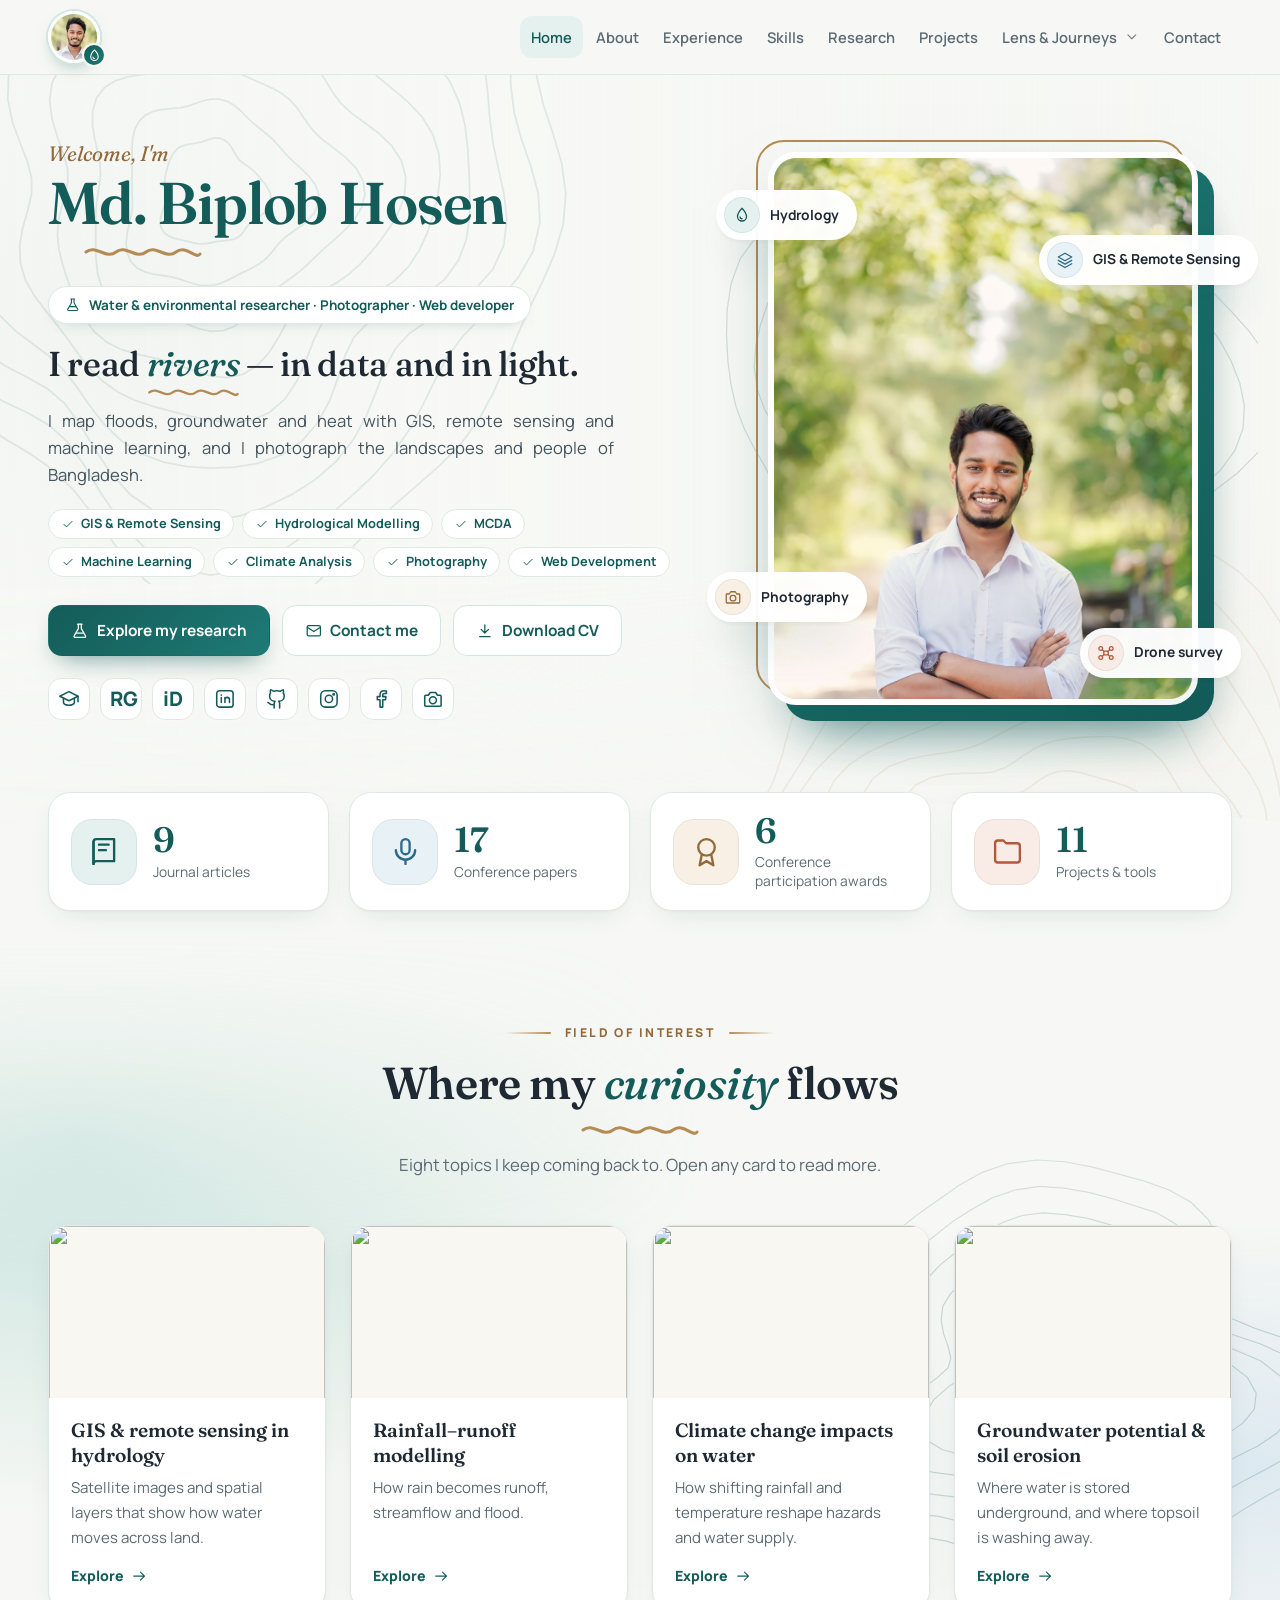
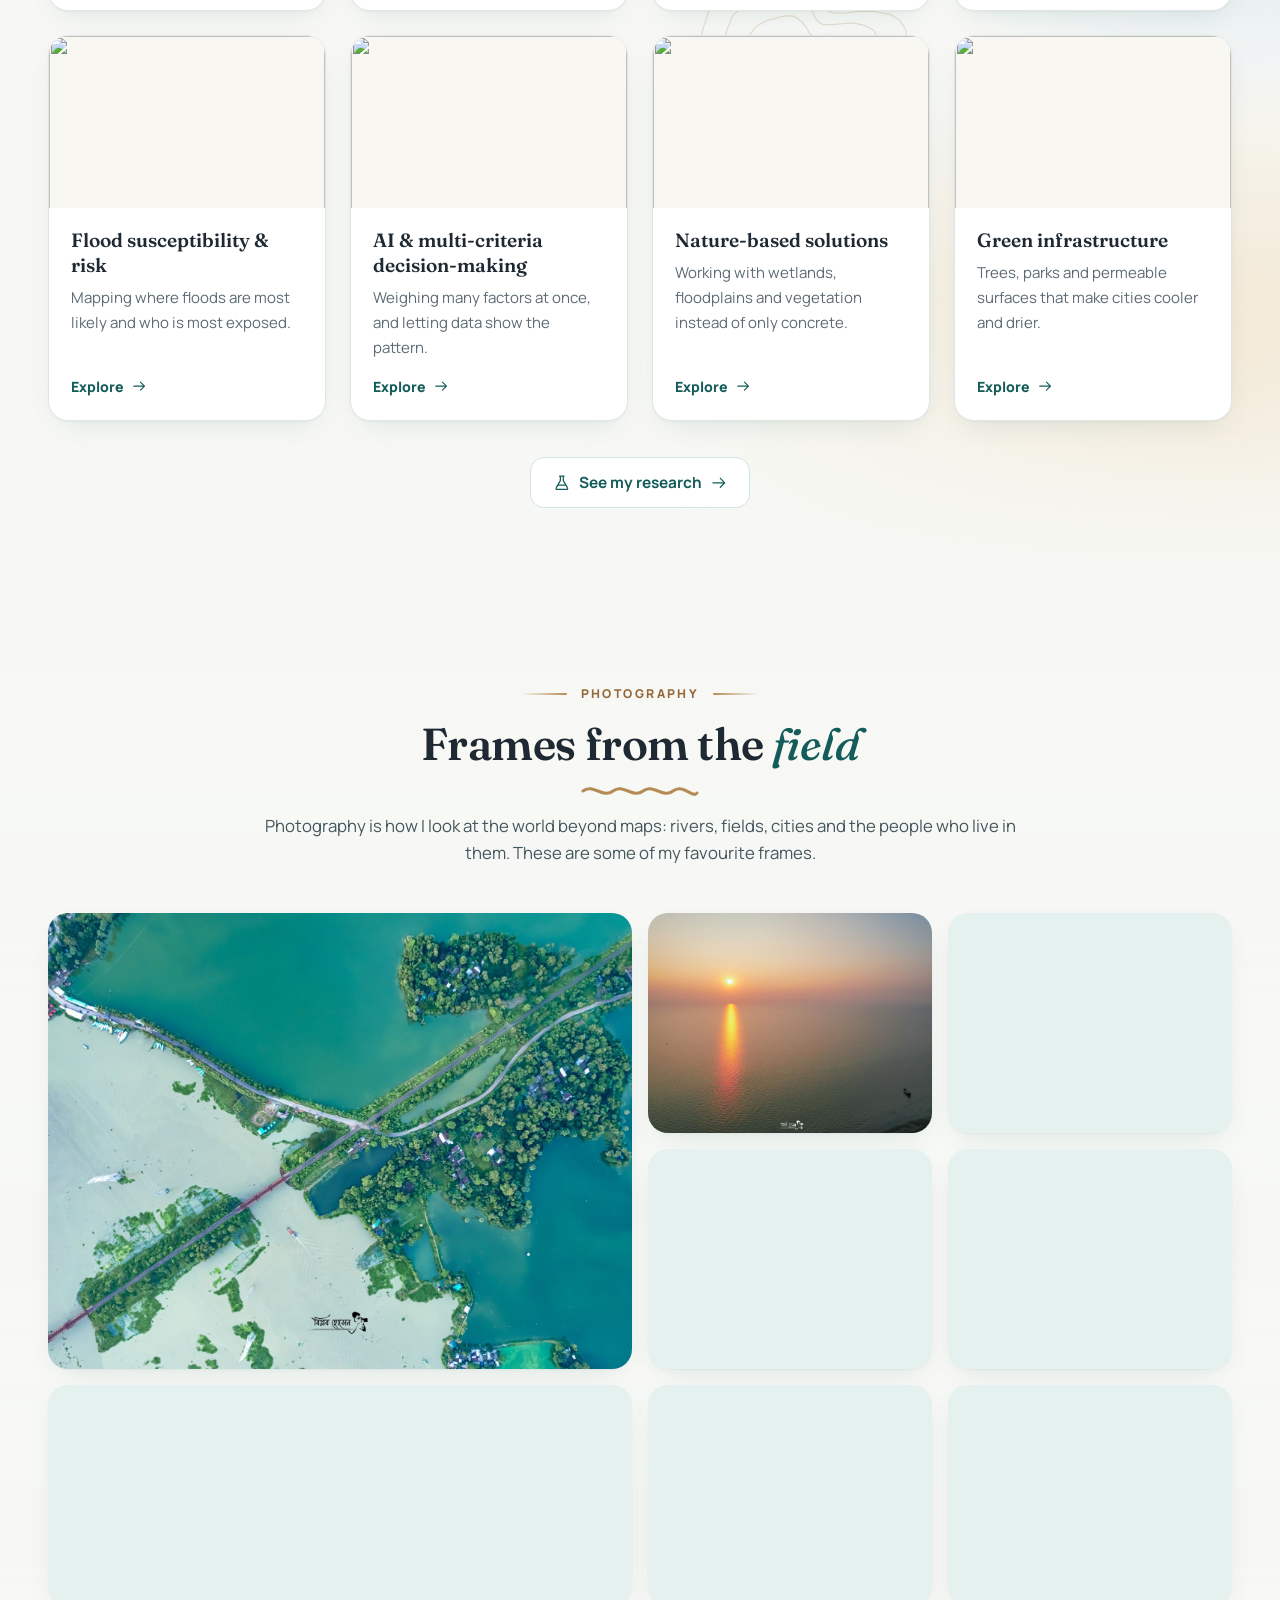
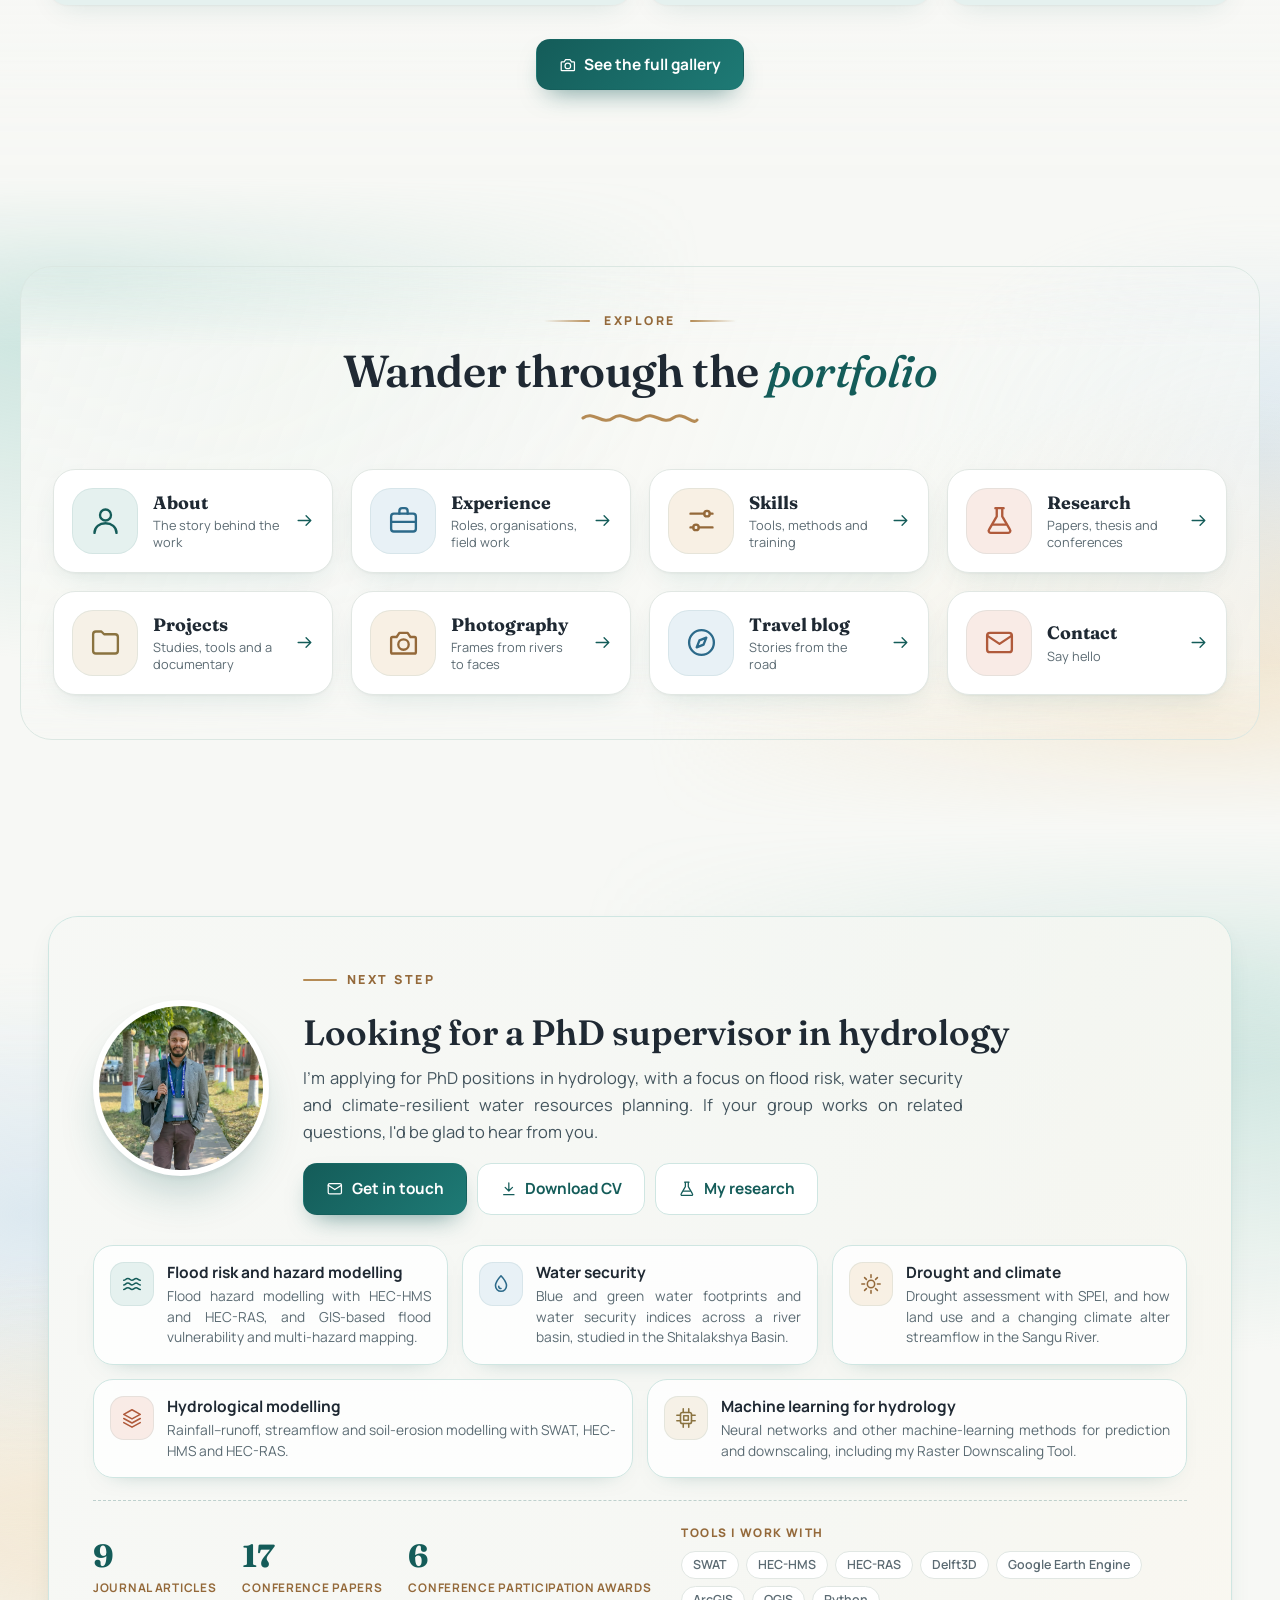
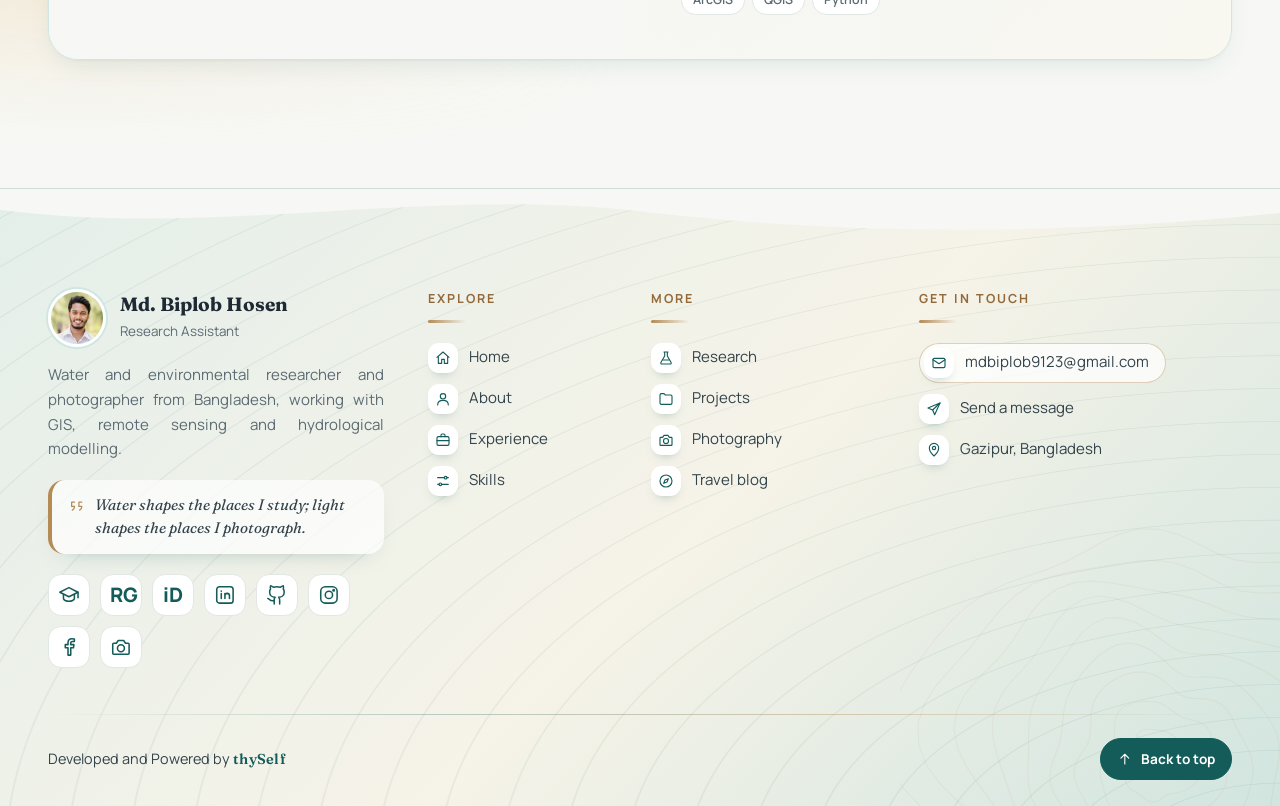
==== commit d00ba0dc: "Add files via upload" ====
--- a/index.html
+++ b/index.html
@@ -1,37 +1,42 @@
-<!DOCTYPE html>
-<html lang="en">
-<head>
-<meta charset="utf-8">
-<meta name="viewport" content="width=device-width,initial-scale=1">
-<title>Md. Biplob Hosen — Water & Environmental Researcher | Photographer</title>
-<meta name="description" content="Research Assistant in water and environmental management. GIS, remote sensing and hydrological modelling in Bangladesh. Open to PhD positions.">
-<meta property="og:type" content="website">
-<meta property="og:title" content="Md. Biplob Hosen — Water & Environmental Researcher | Photographer">
-<meta property="og:description" content="Research Assistant in water and environmental management. GIS, remote sensing and hydrological modelling in Bangladesh. Open to PhD positions.">
-<meta property="og:image" content="https://mbiplobhosen.github.io/selfPortfolio/photos/og.jpg">
-<meta property="og:url" content="https://mbiplobhosen.github.io/selfPortfolio/index.html">
-<meta name="twitter:card" content="summary_large_image">
-<meta name="theme-color" content="#F7F8F5">
-<link rel="icon" type="image/png" sizes="64x64" href="favicon.png">
-<link rel="icon" type="image/png" sizes="32x32" href="favicon-32.png">
-<link rel="shortcut icon" href="favicon.ico">
-<link rel="apple-touch-icon" href="apple-touch-icon.png">
-<link rel="preconnect" href="https://fonts.googleapis.com">
-<link rel="preconnect" href="https://fonts.gstatic.com" crossorigin>
-<link href="https://fonts.googleapis.com/css2?family=Fraunces:ital,opsz,wght@0,9..144,500;0,9..144,600;1,9..144,500&family=Manrope:wght@400;500;600;700;800&family=Noto+Serif+Bengali:wght@400;600&display=swap" rel="stylesheet">
-<link rel="stylesheet" href="style.css">
-<script type="application/ld+json">{"@context": "https://schema.org", "@type": "Person", "name": "Md. Biplob Hosen", "jobTitle": "Research Assistant", "email": "mailto:mdbiplob9123@gmail.com", "url": "https://mbiplobhosen.github.io/selfPortfolio/", "address": {"@type": "PostalAddress", "addressLocality": "Gazipur", "addressCountry": "BD"}, "affiliation": {"@type": "CollegeOrUniversity", "name": "Dhaka University of Engineering & Technology"}, "knowsAbout": ["Hydrology", "GIS", "Remote sensing", "Flood risk", "Groundwater", "Web development"], "sameAs": ["https://scholar.google.com/citations?user=9BasENkAAAAJ", "https://orcid.org/0009-0002-4502-288X", "https://www.researchgate.net/profile/Md-Biplob-Hosen-3"]}</script>
-</head>
-<body data-page="home">
-<div id="nav"></div>
-<main id="app"></main>
-<div id="foot"></div>
-<noscript><p style="padding:40px;text-align:center">Please enable JavaScript to view this site.</p></noscript>
-<script src="content.js"></script>
-<script src="art.js"></script>
-<script src="app.js"></script>
-<script src="pages1.js"></script>
-<script src="pages2.js"></script>
-<script src="pages3.js"></script>
-</body>
-</html>
+<!DOCTYPE html>
+<html lang="en">
+<head>
+<meta charset="utf-8">
+<meta name="viewport" content="width=device-width,initial-scale=1">
+<title>Md. Biplob Hosen — Water & Environmental Researcher | Photographer</title>
+<meta name="description" content="Research Assistant in water and environmental management. GIS, remote sensing and hydrological modelling in Bangladesh. Open to PhD positions.">
+<meta property="og:type" content="website">
+<meta property="og:title" content="Md. Biplob Hosen — Water & Environmental Researcher | Photographer">
+<meta property="og:description" content="Research Assistant in water and environmental management. GIS, remote sensing and hydrological modelling in Bangladesh. Open to PhD positions.">
+<meta property="og:image" content="https://mbiplobhosen.github.io/selfPortfolio/photos/og.jpg">
+<meta property="og:url" content="https://mbiplobhosen.github.io/selfPortfolio/index.html">
+<meta name="twitter:card" content="summary_large_image">
+<meta name="theme-color" content="#F7F8F5">
+<link rel="icon" type="image/png" sizes="64x64" href="favicon.png">
+<link rel="icon" type="image/png" sizes="32x32" href="favicon-32.png">
+<link rel="shortcut icon" href="favicon.ico">
+<link rel="apple-touch-icon" href="apple-touch-icon.png">
+<link rel="preconnect" href="https://fonts.googleapis.com">
+<link rel="preconnect" href="https://fonts.gstatic.com" crossorigin>
+<link href="https://fonts.googleapis.com/css2?family=Fraunces:ital,opsz,wght@0,9..144,500;0,9..144,600;1,9..144,500&family=Manrope:wght@400;500;600;700;800&family=Noto+Serif+Bengali:wght@400;600&display=swap" rel="stylesheet">
+<link rel="stylesheet" href="style.css">
+<link rel="stylesheet" href="upgrade.css">
+<link rel="stylesheet" href="backgrounds.css">
+<script type="application/ld+json">{"@context": "https://schema.org", "@type": "Person", "name": "Md. Biplob Hosen", "jobTitle": "Research Assistant", "email": "mailto:mdbiplob9123@gmail.com", "url": "https://mbiplobhosen.github.io/selfPortfolio/", "address": {"@type": "PostalAddress", "addressLocality": "Gazipur", "addressCountry": "BD"}, "affiliation": {"@type": "CollegeOrUniversity", "name": "Dhaka University of Engineering & Technology"}, "knowsAbout": ["Hydrology", "GIS", "Remote sensing", "Flood risk", "Groundwater", "Web development"], "sameAs": ["https://scholar.google.com/citations?user=9BasENkAAAAJ", "https://orcid.org/0009-0002-4502-288X", "https://www.researchgate.net/profile/Md-Biplob-Hosen-3"]}</script>
+</head>
+<body data-page="home">
+<div id="nav"></div>
+<a class="skip-link" href="#app">Skip to content</a>
+<main id="app" tabindex="-1"></main>
+<div id="foot"></div>
+<noscript><p style="padding:40px;text-align:center">Please enable JavaScript to view this site.</p></noscript>
+<script src="content.js"></script>
+<script src="visuals.js"></script>
+<script src="art.js"></script>
+<script src="app.js"></script>
+<script src="pages1.js"></script>
+<script src="pages2.js"></script>
+<script src="pages3.js"></script>
+<script src="backgrounds.js"></script>
+</body>
+</html>
--- a/style.css
+++ b/style.css
@@ -63,7 +63,7 @@
 .ribbon .ic{font-size:.95em}
 
 /* ---------- নেভিগেশন ---------- */
-.nav{position:relative;z-index:60;background:rgba(247,248,245,.97);border-bottom:1px solid var(--line)}
+.nav{position:relative;z-index:60;background:#F7F8F5;border-bottom:1px solid var(--line)}
 .nav .wrap{display:flex;align-items:center;justify-content:space-between;height:74px;gap:18px}
 .logo{position:relative;display:block;width:52px;height:52px;flex:none}
 .logo .av{display:block;width:100%;height:100%;border-radius:50%;overflow:hidden;border:3px solid #fff;box-shadow:0 0 0 2px var(--teal-100),0 8px 18px -8px rgba(20,92,89,.5);transition:.3s}
@@ -268,7 +268,8 @@
 .rose{--tb1:#F8E6DE;--tb2:#FEFAF8;--tf:rgba(176,90,59,.15);--tl:#B05A3B;--ta:#145C59}
 .sand{--tb1:#F3ECDA;--tb2:#FCFAF3;--tf:rgba(138,115,64,.17);--tl:#8A7340;--ta:#145C59}
 .arttile{position:relative;overflow:hidden;display:grid;place-items:center;width:100%;height:100%;min-height:100px;background:linear-gradient(145deg,var(--tb1),var(--tb2));color:var(--tl)}
-.arttile .cont{color:var(--tl);opacity:.15;inset:-40% -10%}
+.arttile .cont{color:var(--tl);opacity:.15;inset:-40% -10%;display:none}
+.arttile.sp .cont{display:block}
 .arttile .il{position:relative;z-index:1;width:76%;height:82%;transition:transform .5s}
 .lift:hover .arttile .il{transform:scale(1.07) rotate(-1.5deg)}
 .il{display:block}
@@ -719,9 +720,9 @@
 .stat{min-width:0}.stat>div{min-width:0}.stat .l{overflow-wrap:anywhere}
 @media (max-width:420px){.stat{flex-direction:column;align-items:flex-start;gap:8px}}
 
-/* phones: narrow columns look gappy when justified, so paragraphs go back to left-aligned there */
+/* phones: keep paragraphs justified (hyphenation keeps word gaps small) */
 @media (max-width:600px){
-  p,.modal li,.blk li{text-align:left;-webkit-hyphens:manual;hyphens:manual}
+  p,.modal li,.blk li{text-align:justify;text-justify:inter-word;-webkit-hyphens:auto;hyphens:auto;word-spacing:-.02em}
   .sh .lead,p.ctr{text-align:center}
   .pf{max-width:318px}
   .pf .lay.l1{transform:translate(10px,10px)}
@@ -788,3 +789,104 @@
 body.pg-out{opacity:0;transition:opacity .2s ease}
 @media (prefers-reduced-motion:reduce){body{animation:none}body.pg-out{opacity:1;transition:none}}
 .csec,.foi{background:none}
+
+/* ---------- মোবাইল footer: লম্বা এক কলাম ভেঙে কম্প্যাক্ট (v8) ---------- */
+@media (max-width:760px){
+  .foot{padding:76px 0 22px}
+  .foot .g{grid-template-columns:1fr 1fr;gap:26px 14px}
+  .foot .g>div:first-child{grid-column:1/-1}
+  .foot .g>div:last-child{grid-column:1/-1}
+  .foot .g>div:nth-child(2) li a,.foot .g>div:nth-child(3) li a{font-size:.95rem;gap:9px;min-width:0}
+  .foot .g>div:nth-child(2) li,.foot .g>div:nth-child(3) li{margin-bottom:10px}
+  .foot h5{margin-bottom:16px}
+  .foot .g>div:last-child ul{display:flex;flex-wrap:wrap;gap:10px 8px;align-items:center}
+  .foot .g>div:last-child li a,.foot .g>div:last-child li .plain{gap:8px;font-size:.9rem}
+  .foot .g>div:last-child li{margin:0;max-width:100%}
+  .foot .g>div:last-child li a[href^="mailto"]{max-width:100%;overflow-wrap:anywhere}
+  .foot .bar{margin-top:32px}
+}
+@media (max-width:360px){.foot .g{gap:24px 10px}.foot li .ic{padding:6px}.foot li a,.foot li .plain{font-size:.9rem}}
+
+/* v9: ultra-wide screens */
+@media (min-width:1500px){.wrap{max-width:1480px;padding:0 48px}.hero .wrap{gap:70px}}
+
+/* v9: popup gallery + badges */
+.mgal{display:grid;grid-template-columns:repeat(3,1fr);gap:10px;margin:6px 0 4px}
+.mg{position:relative;display:block;padding:0;border:0;background:var(--teal-50);border-radius:16px;overflow:hidden;aspect-ratio:1/1;cursor:zoom-in;box-shadow:0 10px 22px -16px rgba(20,92,89,.55);transition:transform .25s,box-shadow .25s}
+.mg img{width:100%;height:100%;object-fit:cover;object-position:50% 30%;display:block;transition:transform .5s}
+.mg:hover{transform:translateY(-2px);box-shadow:0 16px 28px -16px rgba(20,92,89,.6)}
+.mg:hover img{transform:scale(1.05)}
+.bdgs{display:flex;flex-wrap:wrap;gap:8px;margin:2px 0 6px}
+.bdg{display:inline-flex;align-items:center;gap:7px;padding:8px 13px;border-radius:999px;font-size:.84rem;font-weight:700;line-height:1.2;background:var(--teal-50);color:var(--teal);border:1px solid var(--teal-100)}
+.bdg .ic{font-size:1rem}
+.bdg.gold{background:#FBF3E6;color:#8A6535;border-color:#EBD9BA}
+.bdg.sky{background:#E8F1F7;color:#2F6A8F;border-color:#CCE0EC}
+.bdg.rose{background:#FBEDEC;color:#A24B49;border-color:#F0D3D1}
+@media (max-width:760px){.mgal{grid-template-columns:repeat(2,1fr)}}
+
+/* v9: PhD block */
+.phd2{position:relative;overflow:hidden;border-radius:30px;padding:44px;background:linear-gradient(135deg,#E3F0ED,#FBF7EE);border:1px solid var(--teal-100);box-shadow:var(--sh)}
+.phd2 .cont{position:absolute;inset:auto;right:-230px;top:-250px;width:540px;height:540px;opacity:.28;z-index:0}
+.phd2>:not(.cont){position:relative;z-index:1}
+.p2t{display:flex;align-items:center;gap:34px;margin-bottom:30px}
+.p2pic{flex:none;width:176px;height:176px;border-radius:50%;overflow:hidden;background:#fff;border:6px solid #fff;box-shadow:var(--sh2);display:grid;place-items:center}
+.p2pic img{width:100%;height:100%;object-fit:cover;object-position:50% 12%}
+.p2pic .arttile{width:100%;height:100%;border-radius:50%}
+.p2h h3{font-family:var(--serif);font-weight:600;font-size:clamp(1.55rem,2.8vw,2.2rem);line-height:1.18;margin:8px 0 10px}
+.p2h p{color:#44555E;max-width:660px;margin-bottom:18px}
+.p2b{display:flex;gap:10px;flex-wrap:wrap}
+.p2a{display:grid;grid-template-columns:repeat(6,1fr);gap:14px}
+.p2a .p2c{grid-column:span 2}.p2a .p2c:nth-child(n+4){grid-column:span 3}
+.p2c{display:flex;gap:13px;align-items:flex-start;background:rgba(255,255,255,.82);border:1px solid var(--teal-100);border-radius:20px;padding:16px;box-shadow:0 10px 24px -20px rgba(20,92,89,.5)}
+.p2c .ib{width:44px;height:44px;font-size:22px;border-radius:14px}
+.p2c b{display:block;font-size:.97rem;line-height:1.3;margin-bottom:4px}
+.p2c p{margin:0;font-size:.86rem;color:#5B6B73;line-height:1.5;max-width:none}
+.p2f{display:flex;align-items:center;gap:30px;margin-top:22px;padding-top:22px;border-top:1px dashed rgba(20,92,89,.25)}
+.p2n{display:flex;gap:26px;flex:none}
+.p2s b{display:block;font-family:var(--serif);font-size:2rem;line-height:1;color:var(--teal)}
+.p2s span{font-size:.74rem;font-weight:700;letter-spacing:.06em;text-transform:uppercase;color:#94693A}
+.p2k small{display:block;font-size:.74rem;font-weight:800;letter-spacing:.12em;text-transform:uppercase;color:#94693A;margin-bottom:8px}
+.p2k .tags{gap:7px}
+@media (max-width:1000px){.p2a{grid-template-columns:repeat(2,1fr)}.p2a .p2c,.p2a .p2c:nth-child(n+4){grid-column:auto}.p2a .p2c:last-child{grid-column:1/-1}}
+@media (max-width:760px){
+  .phd2{padding:28px 20px}
+  .p2t{flex-direction:column;text-align:center;gap:20px}
+  .p2b{justify-content:center}
+  .p2a{grid-template-columns:1fr}.p2a .p2c:last-child{grid-column:auto}
+  .p2f{flex-direction:column;align-items:flex-start;gap:20px}
+  .p2n{gap:22px}
+  .p2pic{width:150px;height:150px}
+}
+.tags.tp{justify-content:center;margin:-6px 0 30px}
+
+/* v9: travel map */
+.bdm{display:grid;grid-template-columns:minmax(0,420px) 1fr;gap:44px;align-items:center;justify-content:center;max-width:960px;margin:6px auto 0}
+.bdmap{background:rgba(255,255,255,.7);border:1px solid var(--line);border-radius:28px;padding:18px;box-shadow:var(--sh)}
+.bdmap svg{display:block;width:100%;height:auto}
+.bd{fill:#E4EBE7;stroke:#fff;stroke-width:1.4;stroke-linejoin:round}
+.bd.on{stroke:#fff;stroke-width:1.6;transition:filter .2s}
+.bd.on.gold{fill:#C9A06A}.bd.on.sky{fill:#5C97BC}.bd.on.teal{fill:#2C7F79}.bd.on.soon{fill:#E9DCC3}.bd.on.rose{fill:#CB8C8A}.bd.on.sage{fill:#8DAE80}.bd.on.lav{fill:#9B8FC4}
+a.bg{cursor:pointer}
+a.bg:hover .bd.on{filter:brightness(.9)}
+.bl{font:700 34px var(--sans);fill:#1F2933;paint-order:stroke;stroke:#fff;stroke-width:8px;stroke-linejoin:round;pointer-events:none}
+.bdl p{color:var(--mute);margin:0 0 18px}
+.bi{display:flex;align-items:center;gap:14px;padding:14px 16px;border-radius:18px;background:#fff;border:1px solid var(--line);margin-bottom:10px;box-shadow:0 10px 22px -18px rgba(20,92,89,.5);color:inherit}
+.bi>span:nth-child(2){flex:1;display:flex;flex-direction:column;line-height:1.3}
+.bi b{font-size:1rem}.bi small{color:var(--mute);font-size:.82rem}
+.bi .ic{color:var(--teal);font-size:1.2rem}
+.bi em{font-style:normal;font-size:.76rem;font-weight:800;letter-spacing:.06em;text-transform:uppercase;color:#94693A}
+.bi.soon{opacity:.8;box-shadow:none}
+.sw{flex:none;width:18px;height:18px;border-radius:6px;background:#2C7F79}
+.sw.gold{background:#C9A06A}.sw.sky{background:#5C97BC}.sw.soon{background:#E9DCC3}.sw.teal{background:#2C7F79}.sw.rose{background:#CB8C8A}.sw.sage{background:#8DAE80}.sw.lav{background:#9B8FC4}
+.bdl .src{display:block;margin-top:14px;color:var(--mute);font-size:.74rem}
+.bdnote{margin-top:26px;color:var(--mute);font-size:.9rem}
+.bdnote a{color:var(--teal);font-weight:700}
+@media (max-width:860px){.bdm{grid-template-columns:1fr;gap:26px;max-width:480px}.bdmap{padding:12px}}
+
+/* conference group cards */
+.conf.cg h3{font-size:1.18rem}
+.conf.cg .cmeta{display:flex;flex-wrap:wrap;gap:8px 16px;color:var(--mute);font-size:.84rem;font-weight:600}
+.conf.cg .cmeta span{display:inline-flex;align-items:center;gap:6px}
+.conf.cg .cmeta .ic{color:var(--gold)}
+.conf .ribbon{position:static;font-size:.72rem}
+@media (min-width:761px){.cards.c2>.org:last-child:nth-child(odd){grid-column:1/-1;width:calc(50% - 12px);justify-self:center}}
--- a/upgrade.css
+++ b/upgrade.css
@@ -0,0 +1,68 @@
+/* Visual refresh */
+.skip-link{position:fixed;left:16px;top:-80px;z-index:1000;padding:12px 20px;background:var(--teal);color:white;border-radius:10px}
+.skip-link:focus{top:12px}
+body{animation:none}
+body.pg-out{opacity:1}
+.rv{opacity:1;transform:none}
+.rv.in{animation:visual-reveal .45s ease both}
+@keyframes visual-reveal{from{transform:translateY(10px)}to{transform:translateY(0)}}
+.visual-tile{padding:0;background:#f8f7f2}
+.visual-tile>img,.aw>img{width:100%;height:100%;object-fit:cover;display:block}
+.visual-tile>img{transition:transform .55s ease}
+.card:hover .visual-tile>img{transform:scale(1.035)}
+.arttile.visual-tile::before,.arttile.visual-tile::after{display:none}
+.hero{background:#f4f6ef}
+.hero::before{content:"";position:absolute;inset:0;background:linear-gradient(90deg,rgba(247,248,245,.98) 0%,rgba(247,248,245,.92) 38%,rgba(247,248,245,.35) 100%),url('assets/visuals/home-river-hero.webp') center/cover;pointer-events:none}
+.hero .blob,.hero>.cont{opacity:.12}
+.hero .arch{box-shadow:0 28px 70px -28px rgba(20,92,89,.5)}
+.hero .float{animation:none}
+.hero .wave{animation:river-wave 8s ease-in-out 1}
+@keyframes river-wave{50%{transform:translateY(8px)}}
+.visual-figure{margin:28px 0 36px}
+.visual-zoom{display:block;position:relative;width:100%;background:#f7f8f5;border:1px solid var(--line);border-radius:20px;overflow:hidden;cursor:zoom-in}
+.visual-zoom img{display:block;width:100%;height:auto}
+.zoom-label{display:flex;align-items:center;justify-content:center;gap:8px;padding:12px 16px;background:#fff;color:var(--teal);font-size:.86rem;font-weight:700;border-top:1px solid var(--line)}
+.visual-figure figcaption,.visual-note{color:var(--mute);font-size:.82rem;margin:10px 0 20px;line-height:1.6}
+.visual-figure figcaption{text-align:center}
+.thesis .tart{display:none}
+.thesis+ .visual-figure{max-width:1000px;margin:24px auto 0}
+.mh>img[src^="assets/visuals/"]{height:auto;max-height:540px;object-fit:contain;width:100%}
+.mh:has(>img[src^="assets/visuals/"]){height:auto;background:#f7f8f5}
+.figure:has(img[src^="assets/visuals/"]){aspect-ratio:auto}
+.figure img[src^="assets/visuals/"]{width:100%;height:auto;object-fit:contain}
+.travel-index .ph{background:linear-gradient(90deg,rgba(247,248,245,.96),rgba(247,248,245,.8)),url('assets/visuals/travel-river-journey.webp') center/cover}
+.travel-index .ph>.cont{opacity:.06}
+.f .fplane{position:relative;width:100%;height:120px;margin:0 0 18px;inset:auto;opacity:1}
+.f .fplane img{width:100%;height:100%;object-fit:cover;object-position:center 65%;border-radius:16px}
+.aw>img{transition:transform .4s}
+.card:hover .aw>img{transform:scale(1.025)}
+.lb .stage img{object-fit:contain}
+.lb .stage{min-width:0}
+a.bg:focus-visible .bd.on{filter:brightness(.8)}
+@media(max-width:1100px){
+ .nl.open{overflow-y:auto;overscroll-behavior:contain;max-height:calc(100dvh - 74px)}
+}
+@media(max-width:760px){
+ .hero::before{background:linear-gradient(rgba(247,248,245,.93),rgba(247,248,245,.8)),url('assets/visuals/home-river-hero.webp') 65% center/cover}
+ .hero .wrap{gap:32px}
+ .visual-figure{margin:22px 0}
+ .visual-zoom{border-radius:14px}
+ .aw{aspect-ratio:3/2}
+ .f .fplane{height:100px}
+ .ph .s{max-width:100%}
+ .pd>div,.ct>div{min-width:0}
+}
+@media(prefers-reduced-motion:reduce){
+ .rv.in,.hero .wave{animation:none}
+ .visual-tile>img,.aw>img{transition:none}
+ .card:hover .visual-tile>img,.card:hover .aw>img{transform:none}
+}
+
+.conference-photo{margin:-24px -24px 22px;aspect-ratio:16/9;overflow:hidden}
+.conference-photo img{width:100%;height:100%;object-fit:cover}
+@media(max-width:760px){
+ p,.prose p,.ph .s{text-align:left;hyphens:none;word-spacing:normal}
+}
+
+.card p{text-align:left;word-spacing:normal}
+.original-image{display:inline-block;margin-top:8px;color:var(--teal);text-decoration:underline;font-weight:700;font-size:.85rem}
--- a/backgrounds.css
+++ b/backgrounds.css
@@ -0,0 +1,96 @@
+/* Scenic backgrounds share the existing ivory and teal palette. */
+.scenic{position:relative;isolation:isolate}
+body :is(#app,#foot) .scenic::before{
+ content:"";position:absolute;inset:0;z-index:0;pointer-events:none;
+ background-image:linear-gradient(180deg,rgba(247,248,245,.96),rgba(247,248,245,.76) 48%,rgba(247,248,245,.50)),var(--scene-image);
+ background-position:center,bottom right;background-size:cover,cover;background-repeat:no-repeat;
+ -webkit-mask-image:none;mask-image:none
+}
+body :is(#app,#foot) section.scenic::after{display:none}
+.scenic>.wrap,.scenic-band>:not(.cont){position:relative;z-index:1}
+body :is(#app,#foot) .scenic-header::before{
+ background-image:linear-gradient(90deg,rgba(247,248,245,.98) 0%,rgba(247,248,245,.91) 36%,rgba(247,248,245,.36) 75%,rgba(247,248,245,.12)),var(--scene-image);
+ background-position:center,center 60%
+}
+.scenic-header>.cont,.scenic-header .dots,.scenic-header .pg{display:none}
+.scenic-header .pt{max-width:800px}
+body :is(#app,#foot) .scenic-detail::before{
+ background-image:linear-gradient(90deg,rgba(247,248,245,.95),rgba(247,248,245,.87) 65%,rgba(247,248,245,.64)),var(--scene-image);
+ background-size:cover,auto min(100%,900px)
+}
+body :is(#app,#foot) .scenic-band::before{
+ background-image:linear-gradient(90deg,rgba(247,248,245,.97),rgba(247,248,245,.90) 45%,rgba(247,248,245,.38)),var(--scene-image)
+}
+.scenic-band>.cont{display:none}
+body :is(#app,#foot) .scenic-footer::before{
+ background-image:linear-gradient(180deg,rgba(234,242,237,.96),rgba(234,242,237,.89) 60%,rgba(234,242,237,.58)),var(--scene-image);
+ background-position:center,bottom center
+}
+.scenic-footer>.cont{display:none}
+.scenic .card{background:#fff}
+.scenic .sh .lead{color:#44565c}
+body[data-page="travel"] .ph.scenic{background:var(--bg)}
+/* The photographer remains on the right with a separate, dark text area. */
+body :is(#app,#foot) .scenic-photo{background:#142925;padding:110px 0 130px;min-height:620px;color:#fff}
+body :is(#app,#foot) .scenic-photo::before{
+ background-image:linear-gradient(90deg,rgba(9,27,25,.88),rgba(9,27,25,.63) 40%,rgba(9,27,25,.04) 75%),var(--scene-image);
+ background-position:center,center 48%;background-size:cover
+}
+.scenic-photo .pt{max-width:680px}
+.scenic-photo h1,.scenic-photo h1 em,.scenic-photo .s{color:#fff}
+.scenic-photo h1{font-size:clamp(2.3rem,4.3vw,4.2rem);text-shadow:0 2px 20px #102420}
+.scenic-photo .s{max-width:590px;text-shadow:0 1px 9px #102420}
+.scenic-photo .pg,.scenic-photo>.cont,.scenic-photo .hbadge{display:none}
+.scenic-photo .lensnav a{background:rgba(12,35,31,.75);border-color:rgba(255,255,255,.55);color:#fff}
+.scenic-photo .lensnav a.on{background:#fff;color:#145c59}
+.scenic-photo .rstats>span{background:rgba(12,35,31,.8);border:1px solid rgba(255,255,255,.4);color:#fff}
+.scenic-photo .rstats .ic{color:#e9ca95}
+.scenic-photo .rstats b{color:#fff}
+@media(min-width:1800px){
+ .scenic-header{padding-top:105px;padding-bottom:125px}
+ body :is(#app,#foot) .scenic-photo{min-height:720px}
+}
+@media(max-width:760px){
+ body :is(#app,#foot) .scenic-header::before{
+  background-image:linear-gradient(90deg,rgba(247,248,245,.95),rgba(247,248,245,.83) 58%,rgba(247,248,245,.64)),var(--scene-image);
+  background-position:center,72% center
+ }
+ body :is(#app,#foot) .scenic-section::before{
+  background-image:linear-gradient(180deg,rgba(247,248,245,.95),rgba(247,248,245,.86) 60%,rgba(247,248,245,.68)),var(--scene-image);
+  background-size:cover,auto 700px
+ }
+ body :is(#app,#foot) .scenic-band::before,body :is(#app,#foot) .scenic-detail::before{
+  background-image:linear-gradient(rgba(247,248,245,.93),rgba(247,248,245,.83)),var(--scene-image)
+ }
+ body :is(#app,#foot) .scenic-photo{min-height:760px;padding:56px 0 310px}
+ body :is(#app,#foot) .scenic-photo::before{
+  background-image:linear-gradient(180deg,rgba(9,27,25,.91),rgba(9,27,25,.78) 37%,rgba(9,27,25,.10) 70%),var(--scene-image);
+  background-position:center,100% bottom;background-size:cover,auto 100%
+ }
+ .scenic-photo .pt{max-width:100%}
+ .scenic-photo h1{font-size:2.45rem}
+ .scenic-photo .s{font-size:1rem;line-height:1.75}
+ .scenic-photo .lensnav{margin-bottom:22px}
+ .scenic-photo .rstats{gap:8px}
+ .scenic-photo .rstats>span{font-size:.78rem;padding:9px 12px}
+}
+@media(prefers-reduced-motion:reduce){.scenic{scroll-behavior:auto}}
+
+body #app .scenic-section::before,body #app .scenic-detail::before{mask-image:linear-gradient(transparent,#000 110px,#000 calc(100% - 130px),transparent);-webkit-mask-image:linear-gradient(transparent,#000 110px,#000 calc(100% - 130px),transparent)}
+body #app .scenic-header::before,body #app .hero::before{mask-image:linear-gradient(#000 65%,transparent);-webkit-mask-image:linear-gradient(#000 65%,transparent)}
+body #app .scenic-header,body #app .hero{background:var(--bg)}
+body #app .scenic-panel{padding:44px 32px;border-radius:32px;border:1px solid #dbe7e2;overflow:hidden}
+body #app .scenic-panel::before,body #app .scenic-column::before{background-image:linear-gradient(110deg,#f7f8f5ec,#f7f8f5a8),var(--scene-image);background-size:cover;background-position:center;border-radius:inherit;mask-image:linear-gradient(transparent,#000 80px,#000 calc(100% - 80px),transparent)}
+body #app .scenic-column{padding:28px;border-radius:26px;min-width:0}
+.scenic-panel>*,.scenic-column>*{position:relative;z-index:1}
+body #foot .footer-refined{background:linear-gradient(135deg,#e4efea,#f6f3e8 55%,#d1e5df);border-top:1px solid #ceded6}
+body #foot .footer-refined::before{background:repeating-radial-gradient(ellipse at 100% 110%,transparent 0 34px,#145c5910 35px 36px,transparent 37px 62px)}
+.footer-refined .cont{opacity:.08}
+.f .fplane{height:240px}
+.f .fplane img{object-position:center 85%}
+#gal{column-gap:32px;padding:24px 16px}
+#gal .gi{margin-bottom:36px;transform:rotate(-1.5deg);border:8px solid white;box-shadow:0 12px 24px #18372f24;border-radius:8px}
+#gal .gi:nth-child(3n){transform:rotate(1.6deg);margin-top:20px}
+#gal .gi:nth-child(3n+2){transform:rotate(.8deg)}
+#gal .gi:hover,#gal .gi:focus-visible{transform:rotate(0) scale(1.02);z-index:2}
+@media(max-width:760px){body #app .scenic-panel{padding:28px 16px;width:calc(100% - 32px)}body #app .scenic-column{padding:20px 12px}.f .fplane{height:180px}#gal{column-gap:18px;padding:16px 8px}#gal .gi{border-width:5px;margin-bottom:24px}}
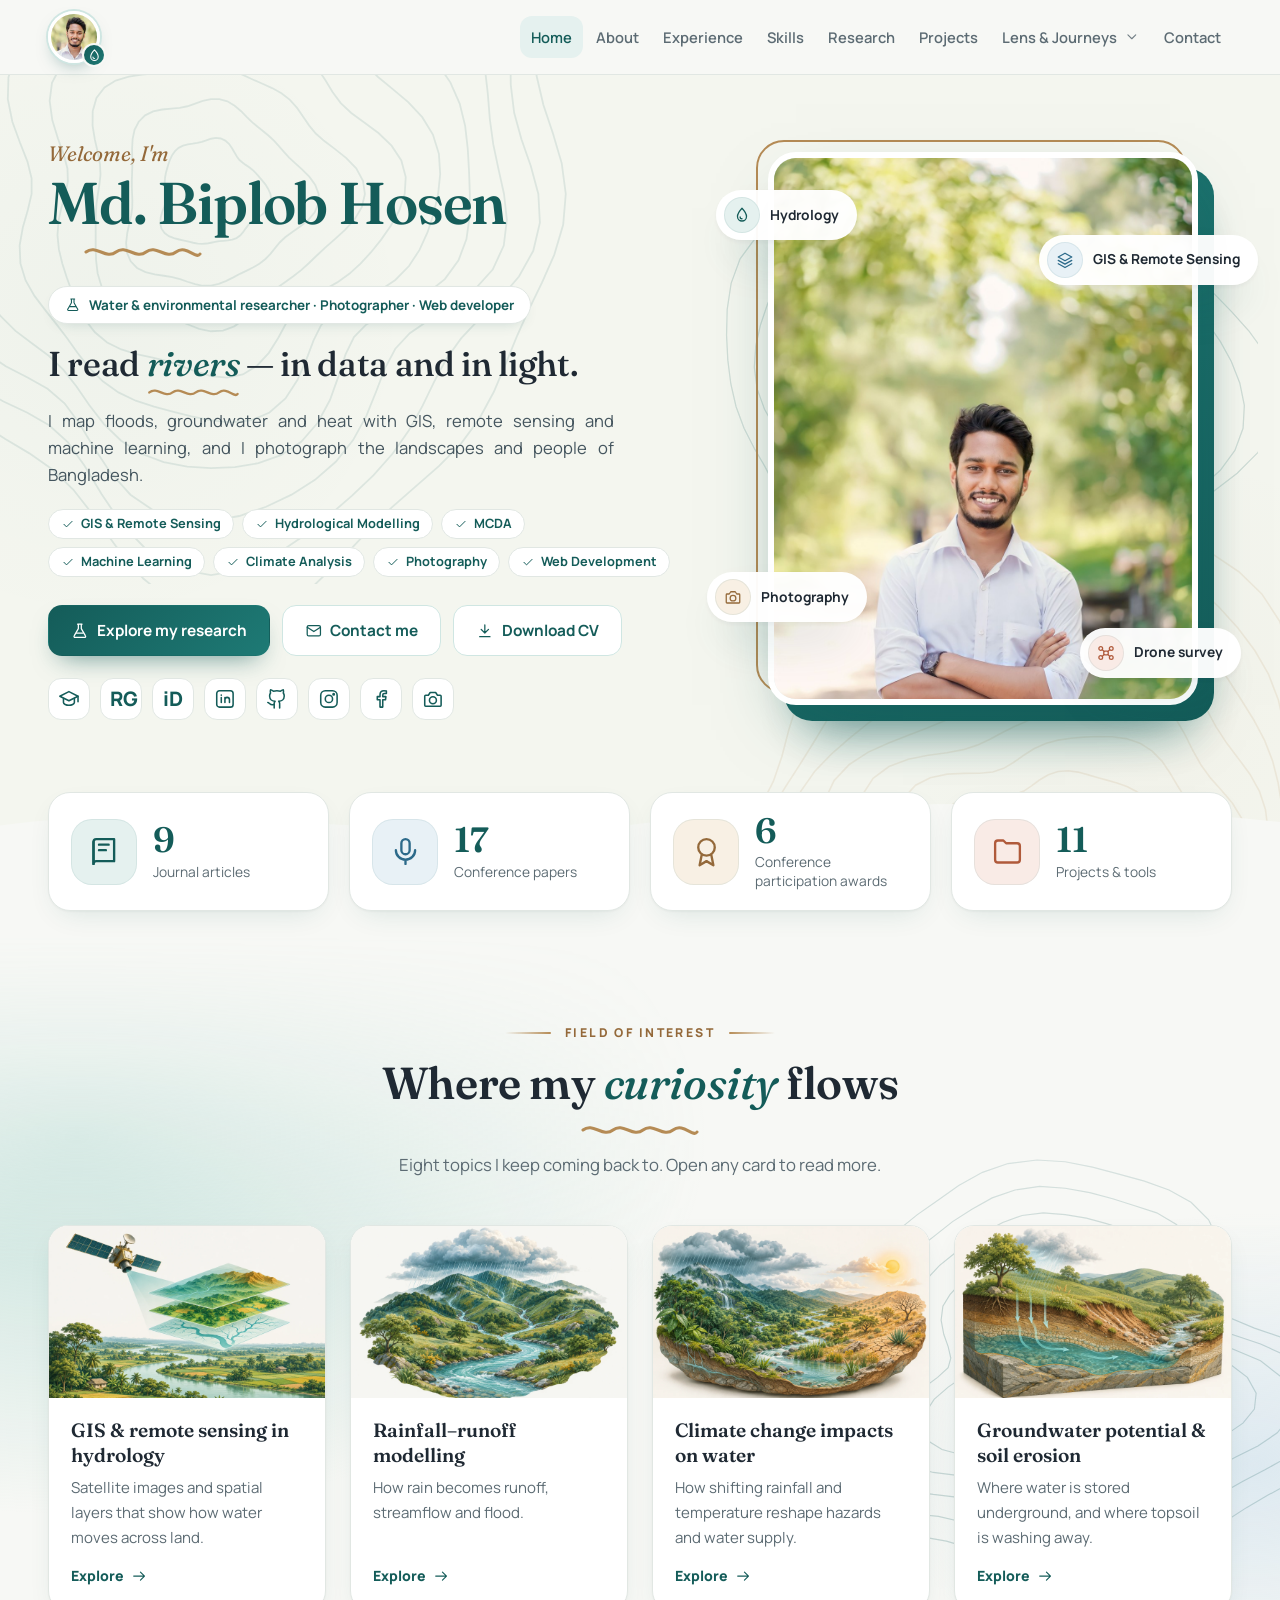
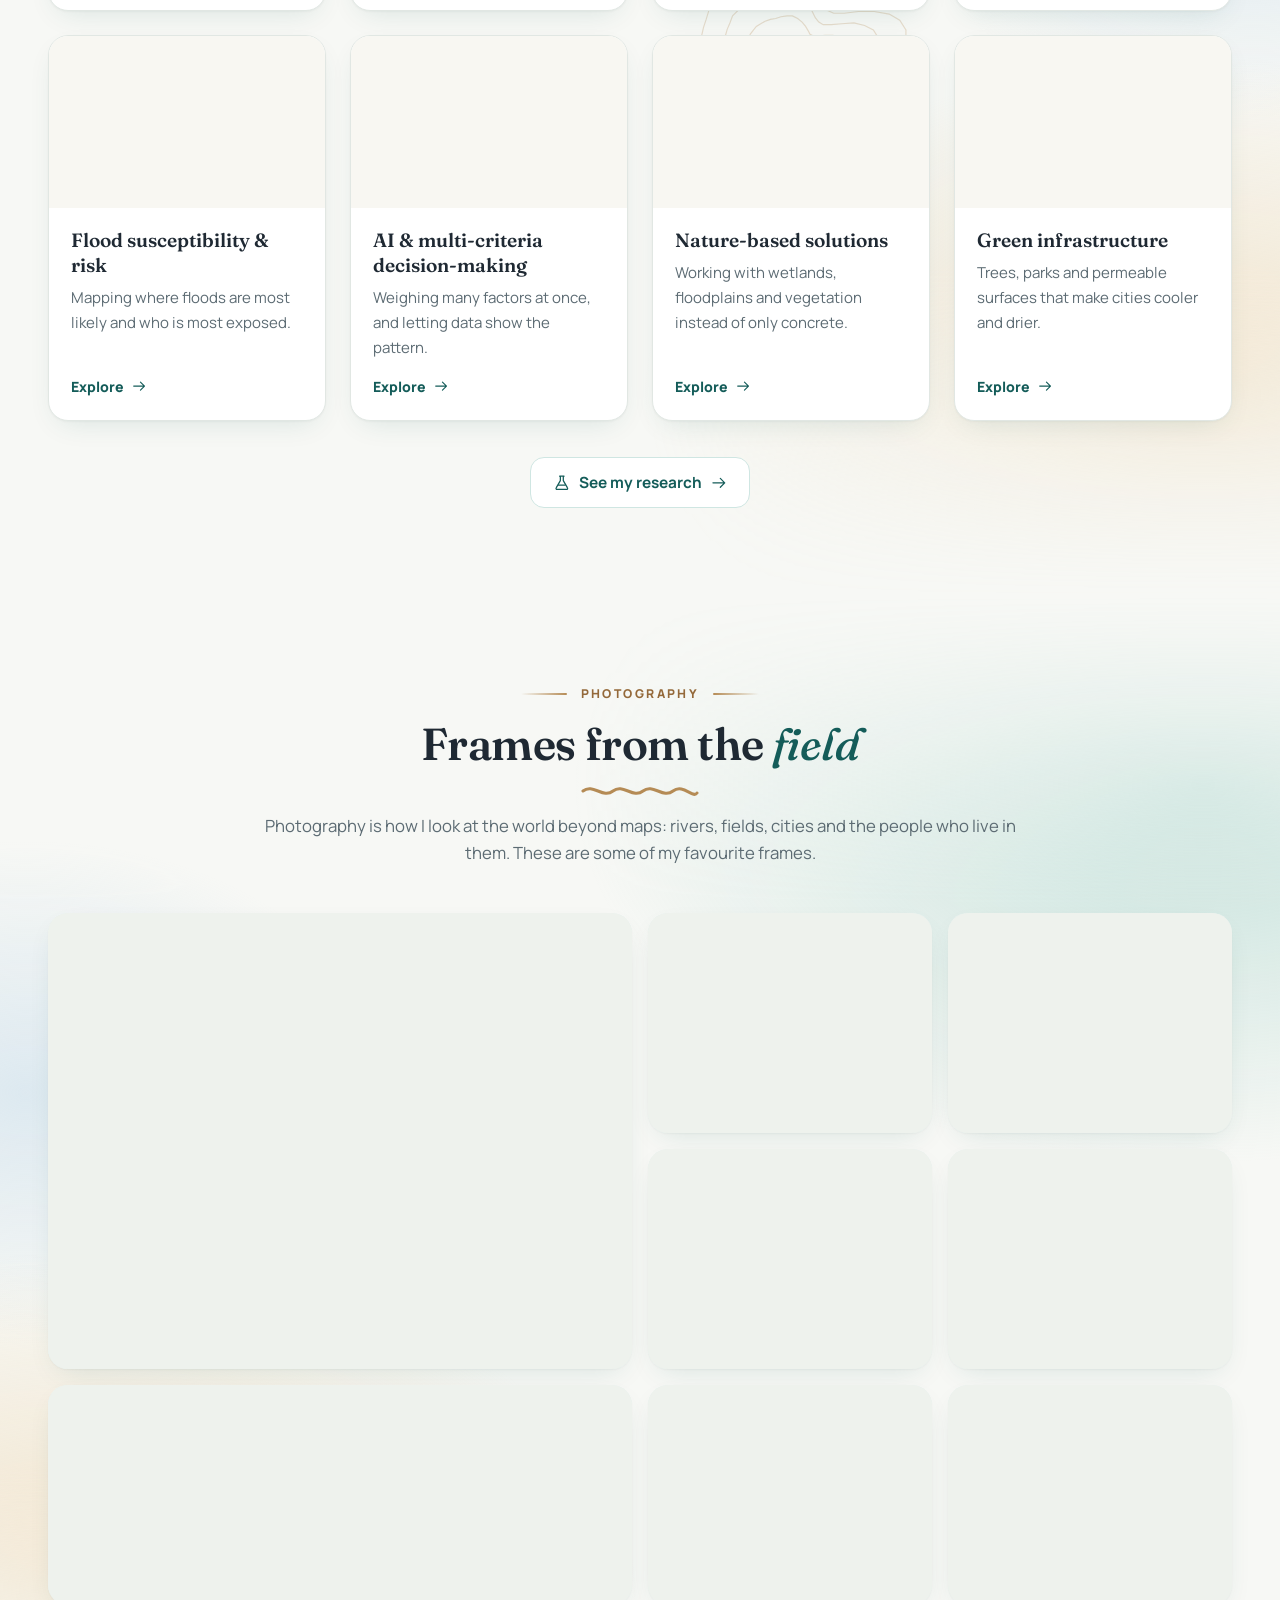
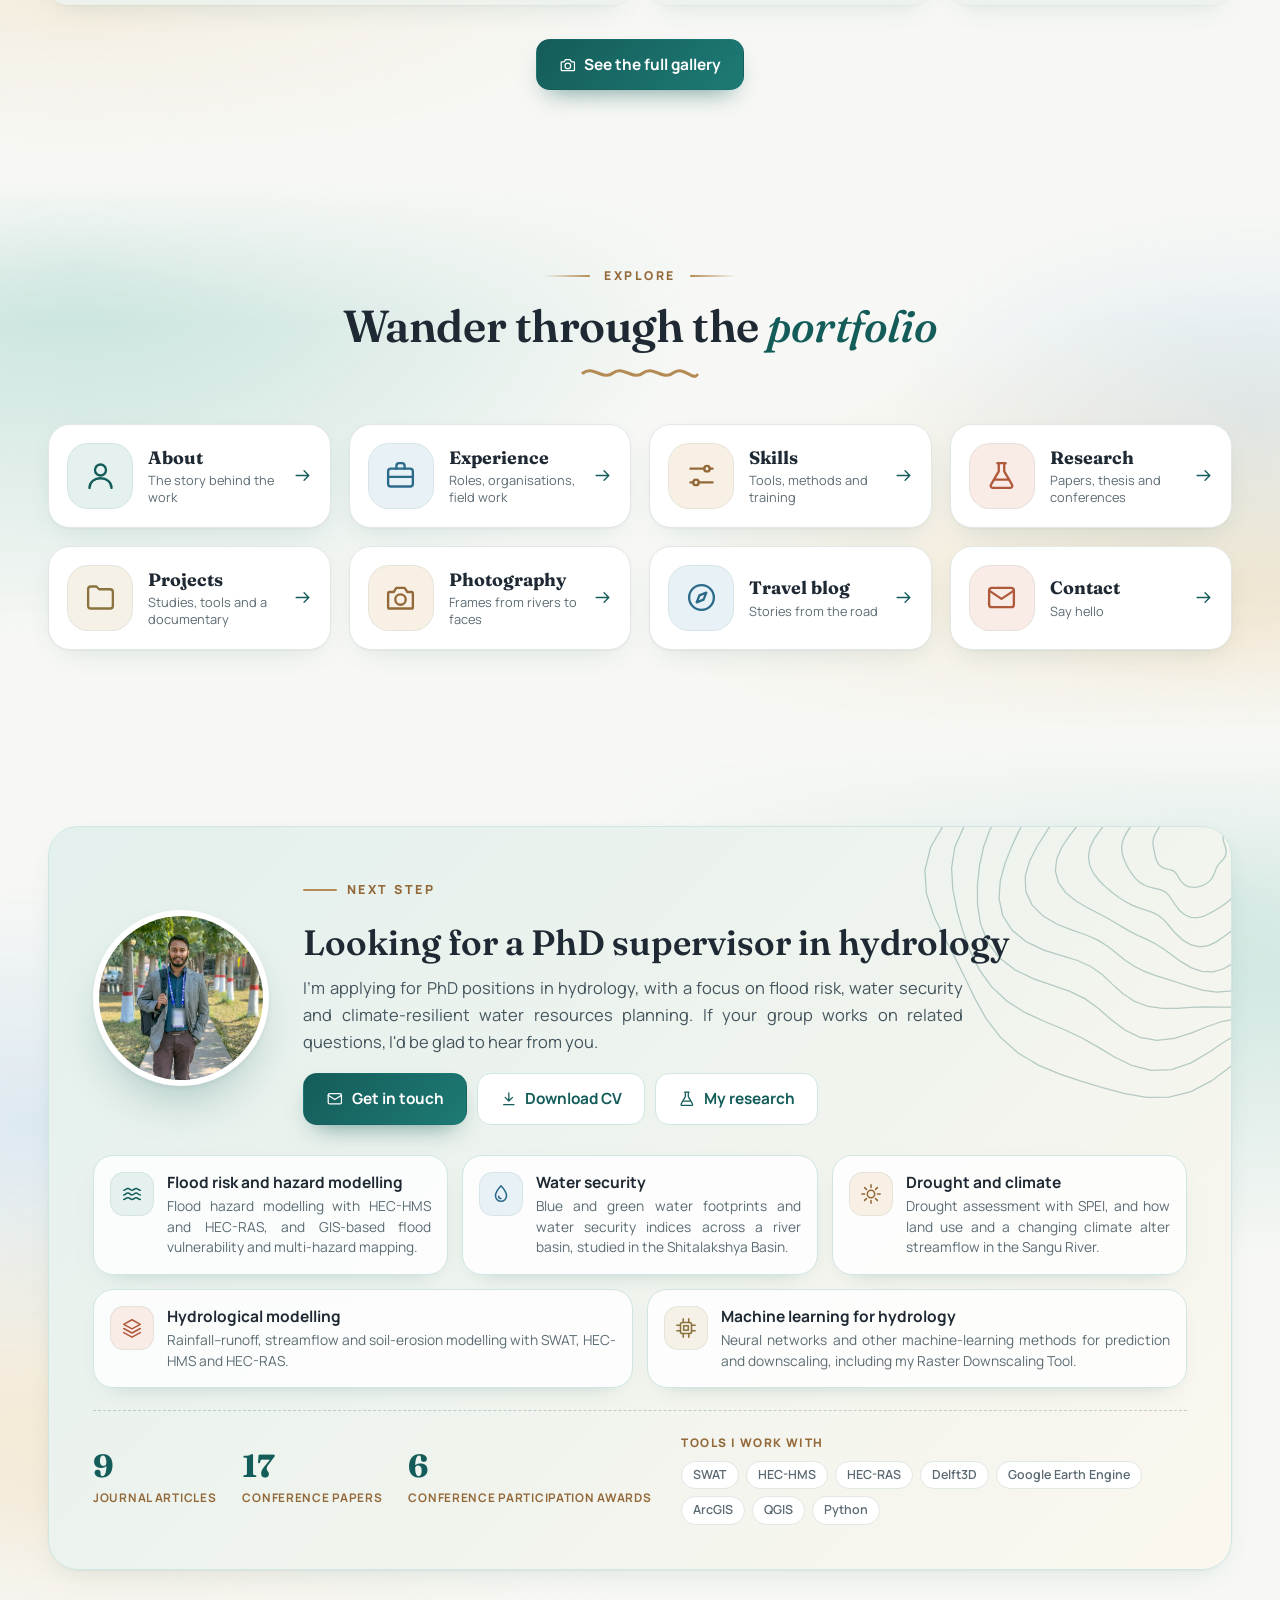
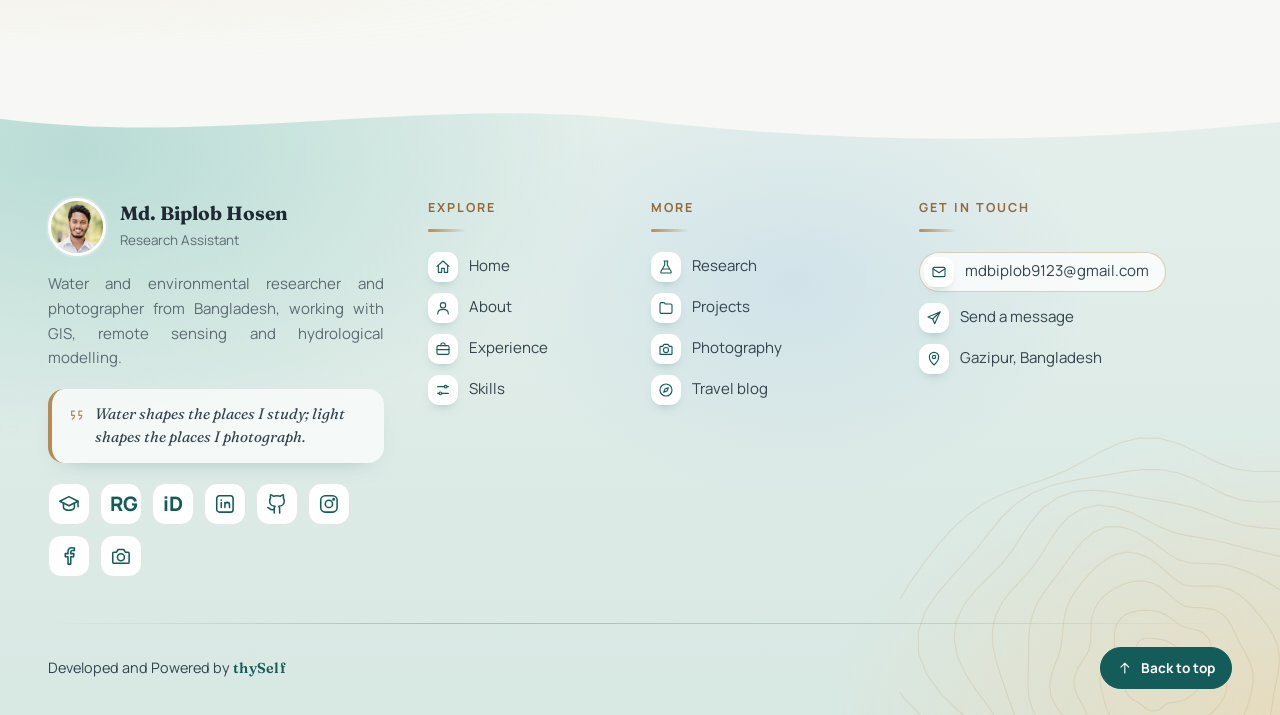
==== commit bf3a84b4: "Add files via upload" ====
--- a/index.html
+++ b/index.html
@@ -37,6 +37,7 @@
 <script src="pages1.js"></script>
 <script src="pages2.js"></script>
 <script src="pages3.js"></script>
+<script src="assets/scenes/manifest.js"></script>
 <script src="backgrounds.js"></script>
 </body>
 </html>
--- a/backgrounds.css
+++ b/backgrounds.css
@@ -1,96 +1,111 @@
-/* Scenic backgrounds share the existing ivory and teal palette. */
+
+/* Soft photographic scenes; native image proportions are preserved. */
 .scenic{position:relative;isolation:isolate}
-body :is(#app,#foot) .scenic::before{
- content:"";position:absolute;inset:0;z-index:0;pointer-events:none;
- background-image:linear-gradient(180deg,rgba(247,248,245,.96),rgba(247,248,245,.76) 48%,rgba(247,248,245,.50)),var(--scene-image);
- background-position:center,bottom right;background-size:cover,cover;background-repeat:no-repeat;
- -webkit-mask-image:none;mask-image:none
-}
-body :is(#app,#foot) section.scenic::after{display:none}
-.scenic>.wrap,.scenic-band>:not(.cont){position:relative;z-index:1}
-body :is(#app,#foot) .scenic-header::before{
- background-image:linear-gradient(90deg,rgba(247,248,245,.98) 0%,rgba(247,248,245,.91) 36%,rgba(247,248,245,.36) 75%,rgba(247,248,245,.12)),var(--scene-image);
- background-position:center,center 60%
-}
-.scenic-header>.cont,.scenic-header .dots,.scenic-header .pg{display:none}
+body :is(#app,#foot) .scenic::before,body #app section.scenic::after{display:none}
+.scene-media{position:absolute;inset:0;z-index:0;overflow:hidden;pointer-events:none;border-radius:inherit}
+.scene-media img{display:block;position:absolute;width:100%;height:auto;max-width:2400px;left:50%;bottom:0;transform:translateX(-50%);object-fit:contain;opacity:.52}
+.scene-media::after{content:"";position:absolute;inset:0;background:linear-gradient(180deg,var(--bg) 0%,#f7f8f5e6 12%,#f7f8f580 45%,#f7f8f530 70%,var(--bg) 100%)}
+.scenic>.wrap,.scenic-panel>:not(.scene-media),.scenic-column>:not(.scene-media),.scenic-band>:not(.scene-media):not(.cont){position:relative;z-index:1}
+.scenic .card{background:#fff}
+.scenic-header,.scenic-home{background:var(--bg)}
+.scenic-header .scene-media img,.scenic-home .scene-media img{height:100%;width:100%;max-width:2400px;object-fit:contain;object-position:right center;opacity:1}
+.scenic-header .scene-media::after,.scenic-home .scene-media::after{background:linear-gradient(0deg,var(--bg),transparent 24%),linear-gradient(90deg,var(--bg) 0%,#f7f8f5f5 32%,#f7f8f580 56%,#f7f8f510 80%,transparent)}
+.scenic-header>.cont,.scenic-header .pg,.scenic-header .dots{display:none}
 .scenic-header .pt{max-width:800px}
-body :is(#app,#foot) .scenic-detail::before{
- background-image:linear-gradient(90deg,rgba(247,248,245,.95),rgba(247,248,245,.87) 65%,rgba(247,248,245,.64)),var(--scene-image);
- background-size:cover,auto min(100%,900px)
-}
-body :is(#app,#foot) .scenic-band::before{
- background-image:linear-gradient(90deg,rgba(247,248,245,.97),rgba(247,248,245,.90) 45%,rgba(247,248,245,.38)),var(--scene-image)
-}
+body #app .hero::before{display:none}
+.scenic-panel{padding:44px 32px;border-radius:30px;border:1px solid #d8e5df;overflow:hidden;background:#f2f5ef}
+.scenic-panel .scene-media img{opacity:.52;bottom:0}
+.scenic-column{padding:28px;border-radius:26px;min-width:0;overflow:hidden;background:#f4f6f0}
+.scenic-column .scene-media img{width:100%;height:100%;object-fit:cover;object-position:center;opacity:.42}
+.scenic-column .scene-media::after{background:linear-gradient(180deg,#f7f8f5eb,#f7f8f590 45%,#f7f8f5c0)}
+.scenic-band{min-height:260px;background:#eef3ec}
 .scenic-band>.cont{display:none}
-body :is(#app,#foot) .scenic-footer::before{
- background-image:linear-gradient(180deg,rgba(234,242,237,.96),rgba(234,242,237,.89) 60%,rgba(234,242,237,.58)),var(--scene-image);
- background-position:center,bottom center
-}
+.scenic-band .scene-media img{width:100%;height:100%;max-width:none;object-fit:contain;object-position:right center;opacity:1}
+.scenic-band .scene-media::after{background:linear-gradient(90deg,#eef3ec 0%,#eef3ecf5 38%,#eef3ec85 56%,transparent 80%)}
+.scenic-band>div:not(.scene-media){max-width:64%}
+.scenic-band .cta{align-self:flex-end}
+.scenic-band h2,.scenic-band h3,.scenic-band p{text-shadow:0 1px 8px #f7f8f5}
+body #foot .scenic-footer{background:#dfeae3}
+.scenic-footer .scene-media img{height:100%;width:100%;max-width:2400px;object-fit:contain;object-position:bottom center;opacity:.8}
+.scenic-footer .scene-media::after{background:linear-gradient(180deg,#eef4ef 0%,#eef4efdc 22%,#eef4efa6 58%,#eef4ef20)}
 .scenic-footer>.cont{display:none}
-.scenic .card{background:#fff}
-.scenic .sh .lead{color:#44565c}
-body[data-page="travel"] .ph.scenic{background:var(--bg)}
-/* The photographer remains on the right with a separate, dark text area. */
-body :is(#app,#foot) .scenic-photo{background:#142925;padding:110px 0 130px;min-height:620px;color:#fff}
-body :is(#app,#foot) .scenic-photo::before{
- background-image:linear-gradient(90deg,rgba(9,27,25,.88),rgba(9,27,25,.63) 40%,rgba(9,27,25,.04) 75%),var(--scene-image);
- background-position:center,center 48%;background-size:cover
-}
+body #app .scenic-photo{background:#132c29;padding:95px 0 120px;min-height:650px;color:white}
+.scenic-photo .scene-media img{height:100%;width:100%;max-width:none;object-fit:contain;object-position:right center;opacity:1;filter:saturate(.92) contrast(1.04)}
+.scenic-photo .scene-media::after{background:linear-gradient(90deg,#102c29 0%,#102c29e0 27%,#102c2980 48%,#102c2910 80%),linear-gradient(0deg,#132c2980,transparent 35%)}
 .scenic-photo .pt{max-width:680px}
 .scenic-photo h1,.scenic-photo h1 em,.scenic-photo .s{color:#fff}
-.scenic-photo h1{font-size:clamp(2.3rem,4.3vw,4.2rem);text-shadow:0 2px 20px #102420}
-.scenic-photo .s{max-width:590px;text-shadow:0 1px 9px #102420}
+.scenic-photo h1{font-size:clamp(2.3rem,4.3vw,4.2rem)}
 .scenic-photo .pg,.scenic-photo>.cont,.scenic-photo .hbadge{display:none}
-.scenic-photo .lensnav a{background:rgba(12,35,31,.75);border-color:rgba(255,255,255,.55);color:#fff}
-.scenic-photo .lensnav a.on{background:#fff;color:#145c59}
-.scenic-photo .rstats>span{background:rgba(12,35,31,.8);border:1px solid rgba(255,255,255,.4);color:#fff}
-.scenic-photo .rstats .ic{color:#e9ca95}
-.scenic-photo .rstats b{color:#fff}
-@media(min-width:1800px){
- .scenic-header{padding-top:105px;padding-bottom:125px}
- body :is(#app,#foot) .scenic-photo{min-height:720px}
-}
+.scenic-photo .s{max-width:590px}
+.photo-themes{display:flex;flex-wrap:wrap;gap:12px;margin-top:24px}
+.photo-themes span{display:inline-flex;align-items:center;gap:9px;padding:12px 16px;border:1px solid #ffffff50;border-radius:28px;background:#173c37b0;color:white}
+body .thesis{display:grid;grid-template-columns:minmax(0,1fr) minmax(220px,310px);align-items:center;gap:32px}
+.thesis-copy{min-width:0}
+.thesis-map{margin:0;text-align:center}
+.thesis-map button{display:block;width:100%;padding:12px;background:white;border:1px solid #dbe6df;border-radius:18px;cursor:zoom-in}
+.thesis-map img{display:block;width:100%;height:330px;object-fit:contain}
+.thesis-map figcaption{font-size:.72rem;color:var(--mute);margin-top:8px}
+.thesis-map a{text-decoration:underline}
+.visual-figure figcaption:empty{display:none}
+.conference-photo{margin:-24px -24px 22px;height:300px;aspect-ratio:auto;background:linear-gradient(120deg,#e5efe9,#f4efdf)}
+.conference-photo img{display:block;width:100%;height:100%;object-fit:contain;object-position:center}
+.aw>img,.mosaic .mi img,.imgs img,.shots img{object-fit:contain;background:#eef2ed}
+.mh>img{object-fit:contain}
+body .f .fplane{height:auto;aspect-ratio:auto;margin-bottom:24px}
+body .f .fplane img{position:static;display:block;width:100%;height:auto;object-fit:contain;border-radius:16px}
+#gal{column-gap:30px;padding:24px 16px}
+#gal .gi{aspect-ratio:auto!important;margin-bottom:34px;transform:rotate(-1.3deg);border:7px solid white;box-shadow:0 12px 24px #18372f24;border-radius:8px}
+#gal .gi img{width:100%;height:auto;object-fit:contain;display:block}
+#gal .gi:nth-child(3n){transform:rotate(1.4deg);margin-top:18px}
+#gal .gi:nth-child(3n+2){transform:rotate(.6deg)}
+#gal .gi:hover,#gal .gi:focus-visible{transform:rotate(0);z-index:2}
+#gal .gi:hover img{transform:none}
+@media(min-width:2200px){.scene-media img{max-width:2172px}}
+@media(max-width:1000px){body .thesis{grid-template-columns:1fr}.thesis-map{max-width:380px;width:100%;margin:auto}.scenic-band>div:not(.scene-media){max-width:100%}}
 @media(max-width:760px){
- body :is(#app,#foot) .scenic-header::before{
-  background-image:linear-gradient(90deg,rgba(247,248,245,.95),rgba(247,248,245,.83) 58%,rgba(247,248,245,.64)),var(--scene-image);
-  background-position:center,72% center
- }
- body :is(#app,#foot) .scenic-section::before{
-  background-image:linear-gradient(180deg,rgba(247,248,245,.95),rgba(247,248,245,.86) 60%,rgba(247,248,245,.68)),var(--scene-image);
-  background-size:cover,auto 700px
- }
- body :is(#app,#foot) .scenic-band::before,body :is(#app,#foot) .scenic-detail::before{
-  background-image:linear-gradient(rgba(247,248,245,.93),rgba(247,248,245,.83)),var(--scene-image)
- }
- body :is(#app,#foot) .scenic-photo{min-height:760px;padding:56px 0 310px}
- body :is(#app,#foot) .scenic-photo::before{
-  background-image:linear-gradient(180deg,rgba(9,27,25,.91),rgba(9,27,25,.78) 37%,rgba(9,27,25,.10) 70%),var(--scene-image);
-  background-position:center,100% bottom;background-size:cover,auto 100%
- }
+ .scenic-header .scene-media img,.scenic-home .scene-media img{object-position:center bottom;opacity:.75}
+ .scenic-header .scene-media::after,.scenic-home .scene-media::after{background:linear-gradient(180deg,#f7f8f5f2,#f7f8f5d0 45%,#f7f8f560 75%,var(--bg))}
+ .scenic-panel{padding:28px 16px;width:calc(100% - 32px)}
+ .scenic-column{padding:22px 14px}
+ .scenic-band{padding-bottom:170px;min-height:360px}
+ .scenic-band .scene-media img{height:180px;width:100%;bottom:0;object-position:center}
+ .scenic-band .scene-media::after{background:linear-gradient(180deg,#eef3ec,#eef3ecee 45%,#eef3ec00 80%)}
+ body #app .scenic-photo{padding:50px 0 350px;min-height:780px}
  .scenic-photo .pt{max-width:100%}
+ .scenic-photo .scene-media img{height:auto;width:100%;bottom:0;object-fit:contain;filter:saturate(.92)}
+ .scenic-photo .scene-media::after{background:linear-gradient(180deg,#132c29 0%,#132c29 48%,#132c2960 66%,transparent 82%)}
  .scenic-photo h1{font-size:2.45rem}
  .scenic-photo .s{font-size:1rem;line-height:1.75}
- .scenic-photo .lensnav{margin-bottom:22px}
- .scenic-photo .rstats{gap:8px}
- .scenic-photo .rstats>span{font-size:.78rem;padding:9px 12px}
+ .photo-themes{gap:8px}.photo-themes span{font-size:.8rem;padding:9px 12px}
+ .conference-photo{height:280px}
+ #gal{padding:18px 8px;column-gap:18px}
+ #gal .gi{border-width:5px;margin-bottom:24px}
 }
-@media(prefers-reduced-motion:reduce){.scenic{scroll-behavior:auto}}
 
-body #app .scenic-section::before,body #app .scenic-detail::before{mask-image:linear-gradient(transparent,#000 110px,#000 calc(100% - 130px),transparent);-webkit-mask-image:linear-gradient(transparent,#000 110px,#000 calc(100% - 130px),transparent)}
-body #app .scenic-header::before,body #app .hero::before{mask-image:linear-gradient(#000 65%,transparent);-webkit-mask-image:linear-gradient(#000 65%,transparent)}
-body #app .scenic-header,body #app .hero{background:var(--bg)}
-body #app .scenic-panel{padding:44px 32px;border-radius:32px;border:1px solid #dbe7e2;overflow:hidden}
-body #app .scenic-panel::before,body #app .scenic-column::before{background-image:linear-gradient(110deg,#f7f8f5ec,#f7f8f5a8),var(--scene-image);background-size:cover;background-position:center;border-radius:inherit;mask-image:linear-gradient(transparent,#000 80px,#000 calc(100% - 80px),transparent)}
-body #app .scenic-column{padding:28px;border-radius:26px;min-width:0}
-.scenic-panel>*,.scenic-column>*{position:relative;z-index:1}
-body #foot .footer-refined{background:linear-gradient(135deg,#e4efea,#f6f3e8 55%,#d1e5df);border-top:1px solid #ceded6}
-body #foot .footer-refined::before{background:repeating-radial-gradient(ellipse at 100% 110%,transparent 0 34px,#145c5910 35px 36px,transparent 37px 62px)}
-.footer-refined .cont{opacity:.08}
-.f .fplane{height:240px}
-.f .fplane img{object-position:center 85%}
-#gal{column-gap:32px;padding:24px 16px}
-#gal .gi{margin-bottom:36px;transform:rotate(-1.5deg);border:8px solid white;box-shadow:0 12px 24px #18372f24;border-radius:8px}
-#gal .gi:nth-child(3n){transform:rotate(1.6deg);margin-top:20px}
-#gal .gi:nth-child(3n+2){transform:rotate(.8deg)}
-#gal .gi:hover,#gal .gi:focus-visible{transform:rotate(0) scale(1.02);z-index:2}
-@media(max-width:760px){body #app .scenic-panel{padding:28px 16px;width:calc(100% - 32px)}body #app .scenic-column{padding:20px 12px}.f .fplane{height:180px}#gal{column-gap:18px;padding:16px 8px}#gal .gi{border-width:5px;margin-bottom:24px}}
+body :is(#app,#foot) .scenic>.scene-media{position:absolute;inset:0;z-index:0}
+.scenic-section .scene-media img{mask-image:linear-gradient(transparent,#000 18%,#000 80%,transparent);-webkit-mask-image:linear-gradient(transparent,#000 18%,#000 80%,transparent)}
+.scenic-footer .scene-media img{mask-image:linear-gradient(transparent,#000 24%);-webkit-mask-image:linear-gradient(transparent,#000 24%)}
+
+/* Final focal-point review: soften the actual image edges, including ultrawide letterboxing. */
+.scenic-header .scene-media img,.scenic-home .scene-media img{
+ width:auto;height:auto;max-width:min(100%,2172px);max-height:100%;
+ top:50%;bottom:auto;left:50%;transform:translate(-50%,-50%);
+ mask-image:linear-gradient(90deg,transparent,#000 12%,#000 88%,transparent),linear-gradient(180deg,transparent,#000 10%,#000 82%,transparent);
+ mask-composite:intersect;
+ -webkit-mask-image:linear-gradient(90deg,transparent,#000 12%,#000 88%,transparent),linear-gradient(180deg,transparent,#000 10%,#000 82%,transparent);
+ -webkit-mask-composite:source-in;
+}
+.band.scenic-band{flex-direction:column;align-items:flex-start;justify-content:center;gap:20px;padding-right:38%;min-height:300px}
+.band.scenic-band>div:not(.scene-media){max-width:100%}
+.scenic-band .scene-media img{mask-image:linear-gradient(180deg,transparent,#000 12%,#000 88%,transparent);-webkit-mask-image:linear-gradient(180deg,transparent,#000 12%,#000 88%,transparent)}
+.thumb img,.figure img,.visual-tile>img{object-fit:contain}
+@media(max-width:760px){
+ .band.scenic-band{padding-right:24px;padding-bottom:180px}
+ .scenic-footer .scene-media img{height:100%;width:100%;max-width:none;object-fit:cover;opacity:.68}
+ .scenic-footer .scene-media::after{background:linear-gradient(180deg,#eef4effa,#eef4efc8 45%,#eef4efb8 75%,#eef4ef60)}
+ .scenic-header .scene-media img,.scenic-home .scene-media img{top:auto;bottom:0;transform:translateX(-50%)}
+}
+/* Fade the actual panorama bounds, including on ultrawide displays. */
+@media(min-width:761px){
+ .scenic-footer .scene-media img{height:auto;width:100%;max-width:2172px;top:auto;bottom:0;mask-image:linear-gradient(transparent,#000 26%),linear-gradient(90deg,transparent,#000 8%,#000 92%,transparent);mask-composite:intersect;-webkit-mask-image:linear-gradient(transparent,#000 26%),linear-gradient(90deg,transparent,#000 8%,#000 92%,transparent);-webkit-mask-composite:source-in}
+}
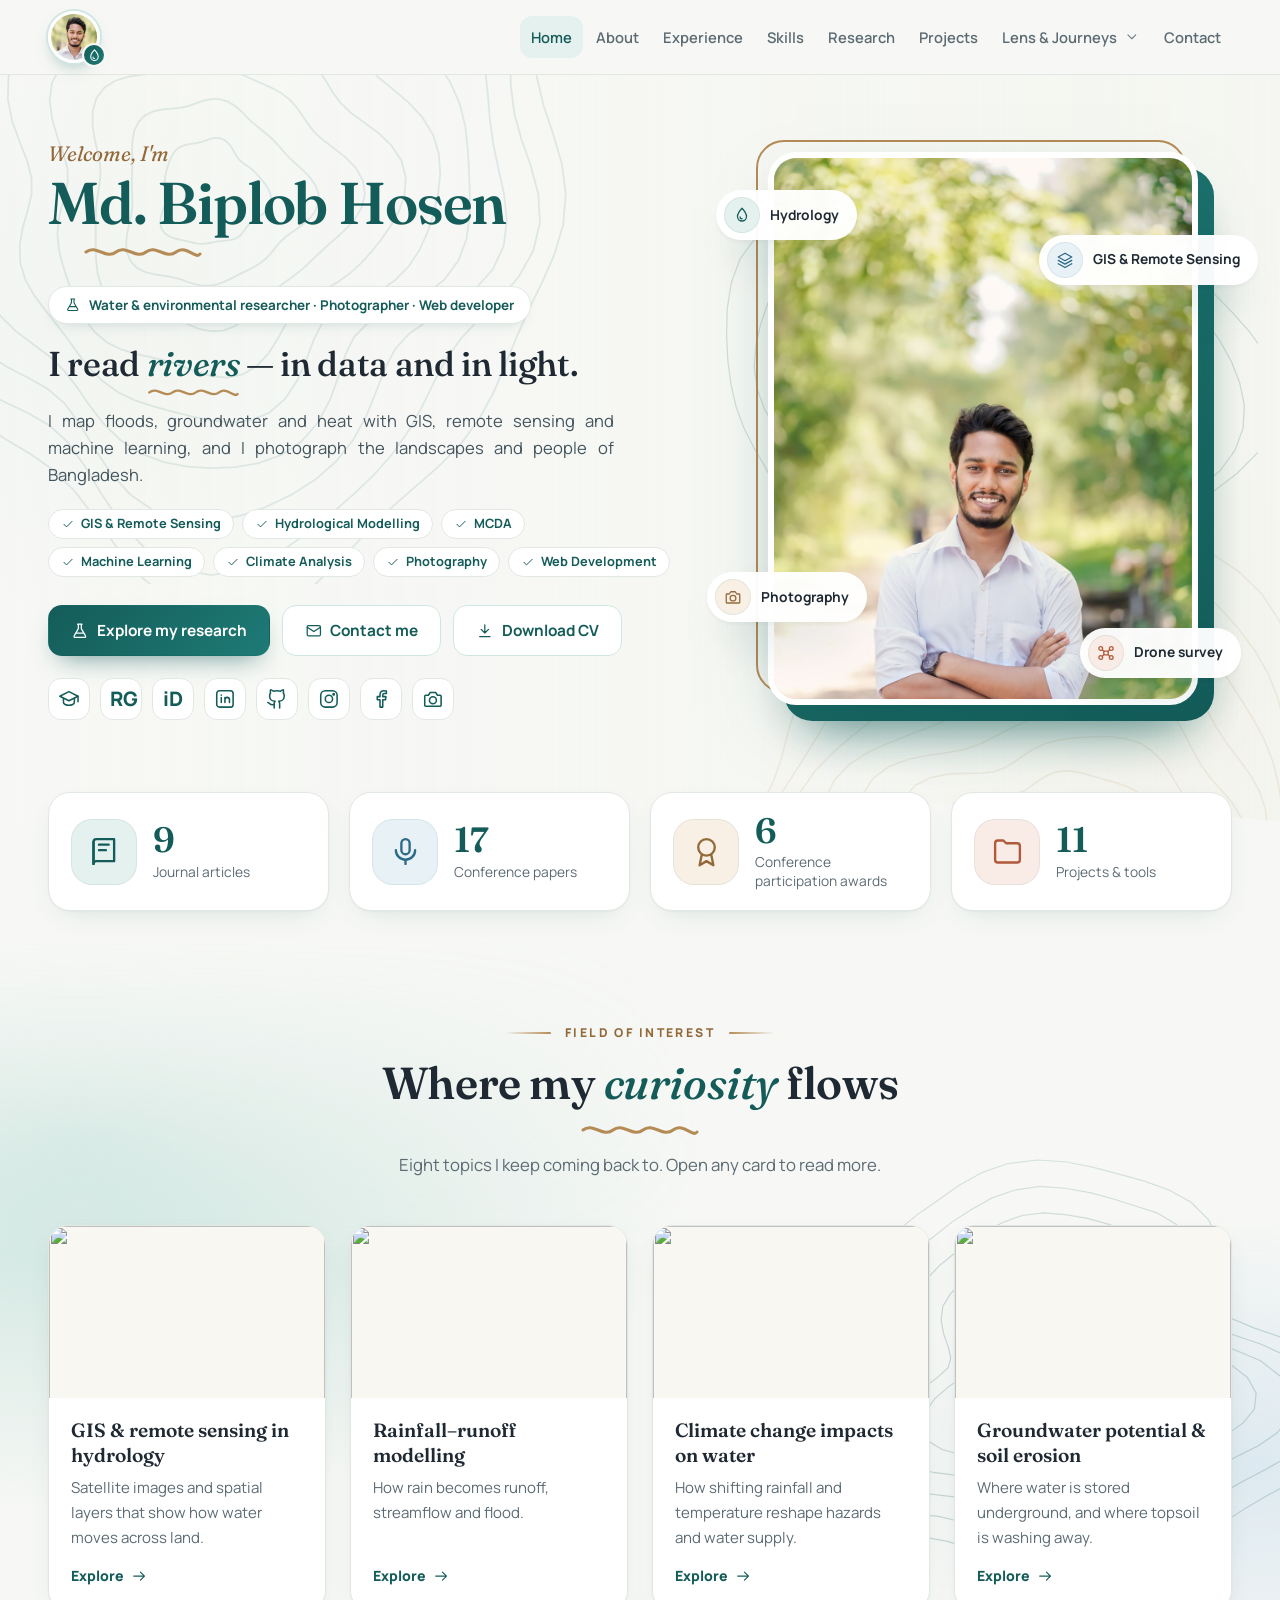
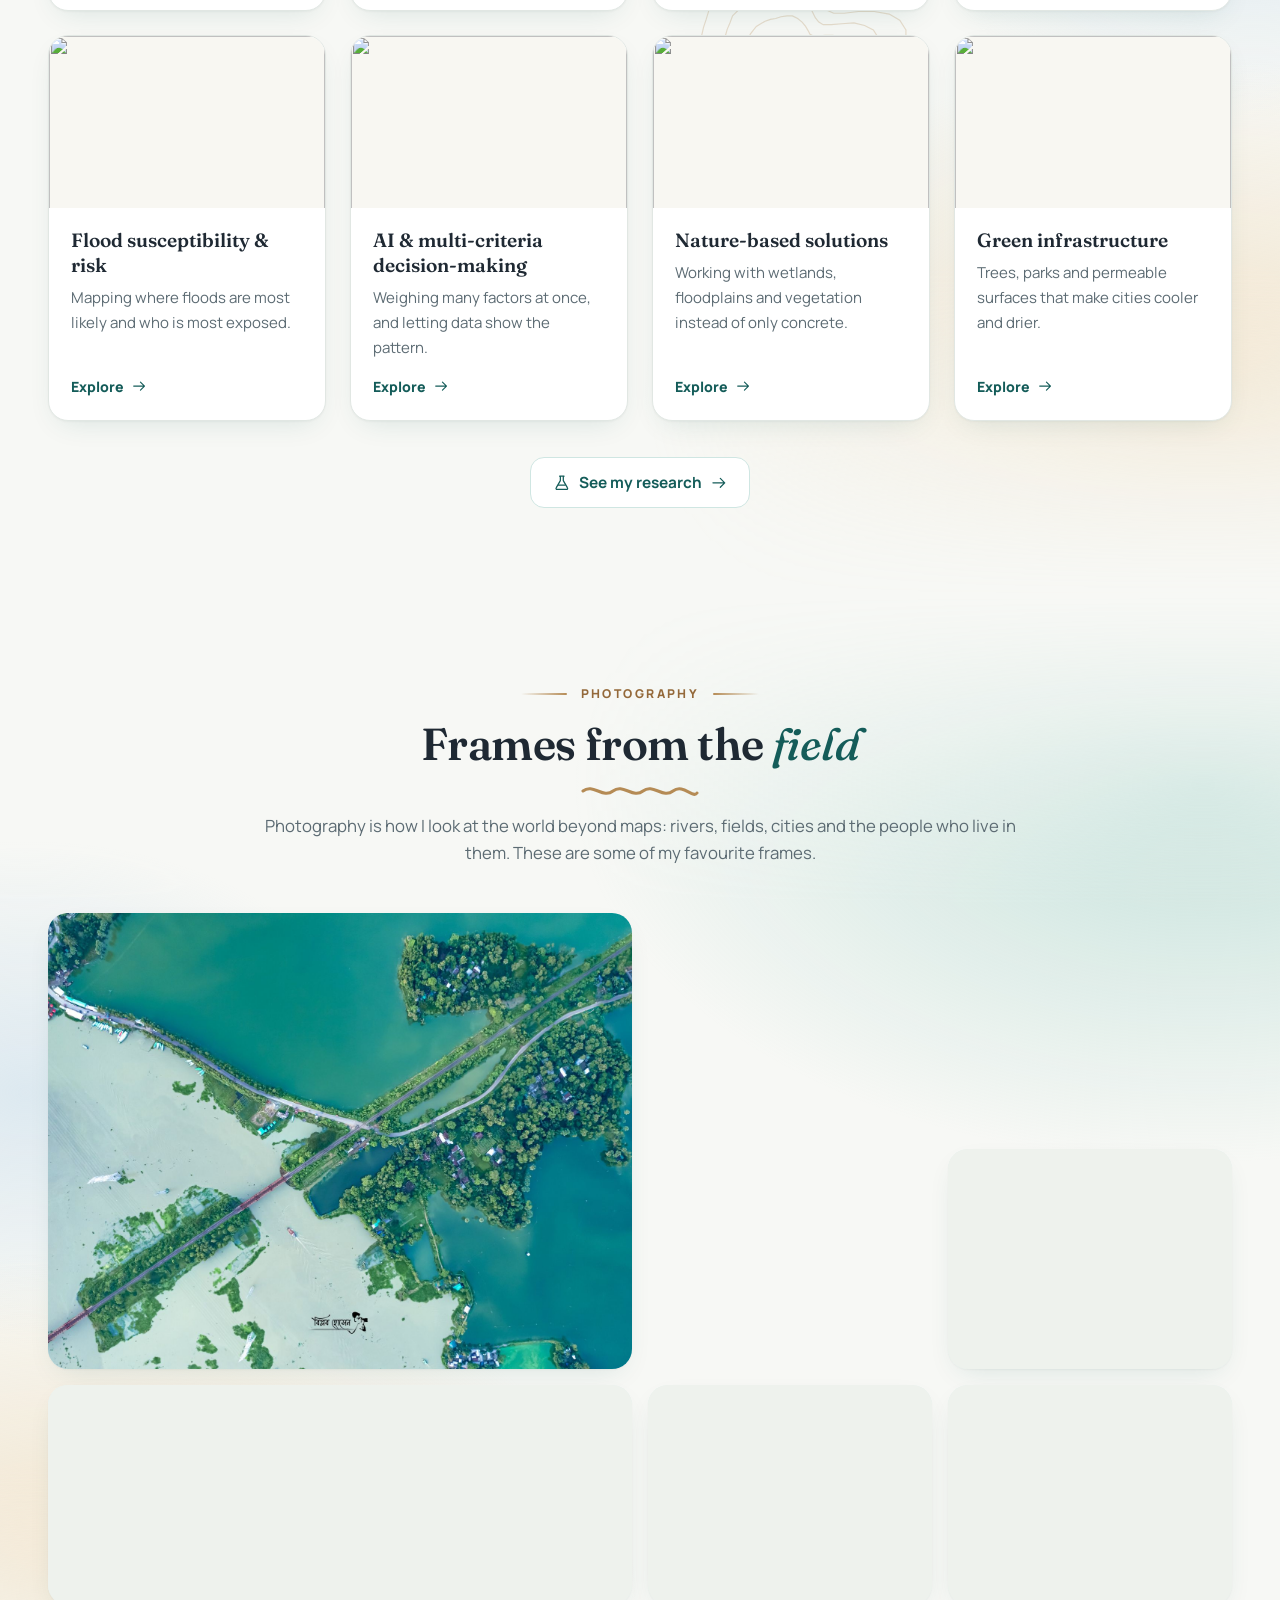
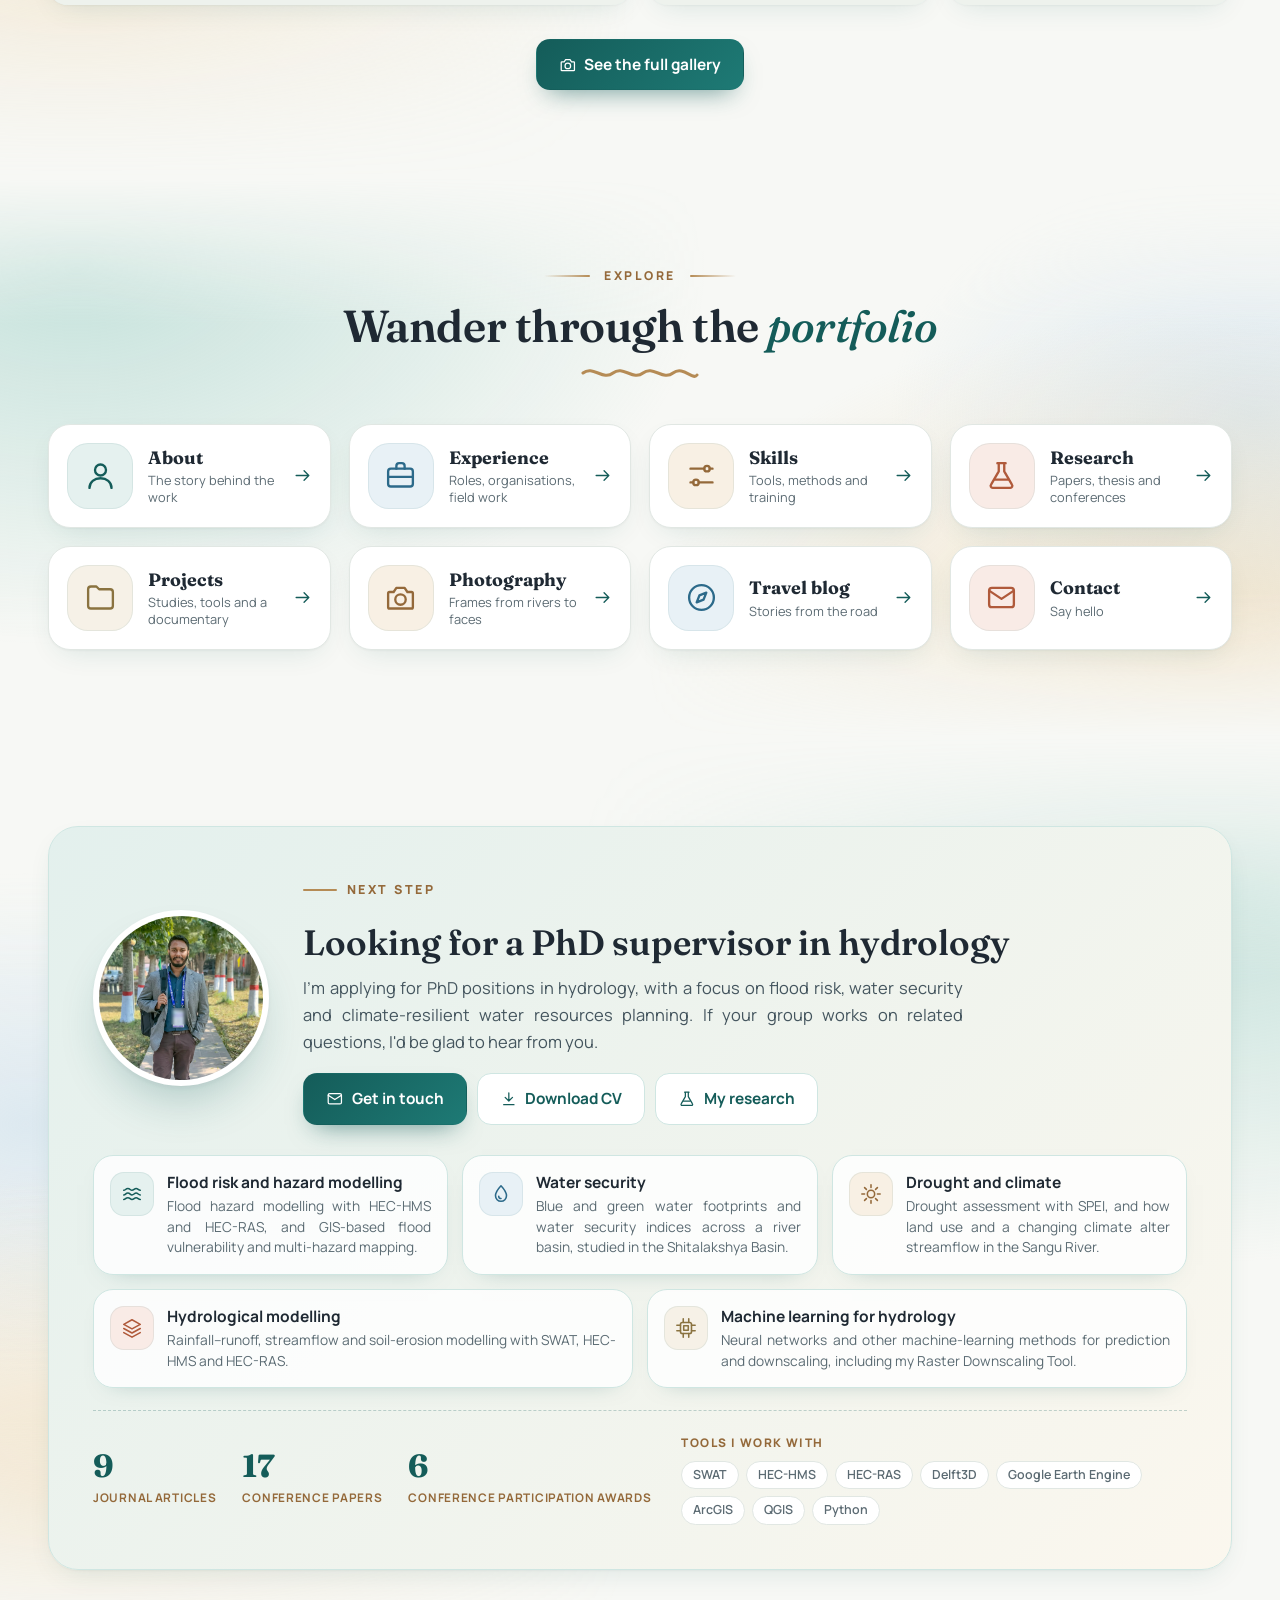
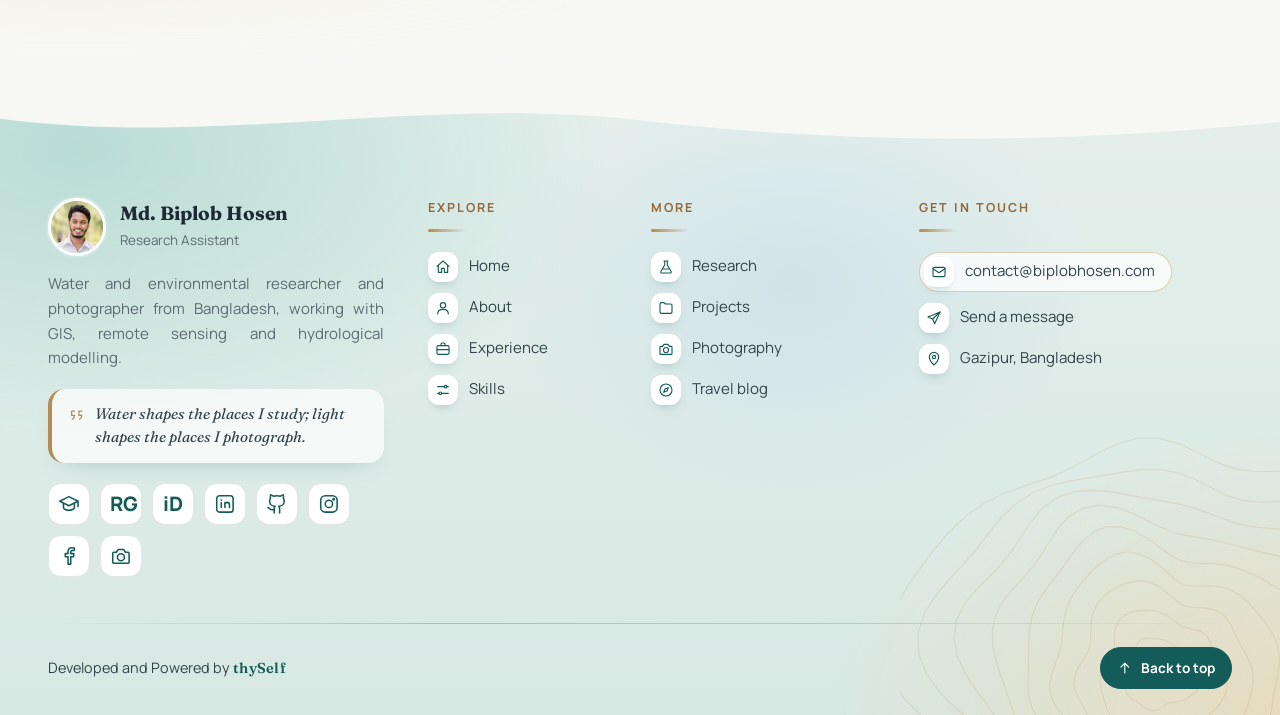
==== commit 6c372744: "Add files via upload" ====
--- a/index.html
+++ b/index.html
@@ -1,43 +1,45 @@
-<!DOCTYPE html>
-<html lang="en">
-<head>
-<meta charset="utf-8">
-<meta name="viewport" content="width=device-width,initial-scale=1">
-<title>Md. Biplob Hosen — Water & Environmental Researcher | Photographer</title>
-<meta name="description" content="Research Assistant in water and environmental management. GIS, remote sensing and hydrological modelling in Bangladesh. Open to PhD positions.">
-<meta property="og:type" content="website">
-<meta property="og:title" content="Md. Biplob Hosen — Water & Environmental Researcher | Photographer">
-<meta property="og:description" content="Research Assistant in water and environmental management. GIS, remote sensing and hydrological modelling in Bangladesh. Open to PhD positions.">
-<meta property="og:image" content="https://mbiplobhosen.github.io/selfPortfolio/photos/og.jpg">
-<meta property="og:url" content="https://mbiplobhosen.github.io/selfPortfolio/index.html">
-<meta name="twitter:card" content="summary_large_image">
-<meta name="theme-color" content="#F7F8F5">
-<link rel="icon" type="image/png" sizes="64x64" href="favicon.png">
-<link rel="icon" type="image/png" sizes="32x32" href="favicon-32.png">
-<link rel="shortcut icon" href="favicon.ico">
-<link rel="apple-touch-icon" href="apple-touch-icon.png">
-<link rel="preconnect" href="https://fonts.googleapis.com">
-<link rel="preconnect" href="https://fonts.gstatic.com" crossorigin>
-<link href="https://fonts.googleapis.com/css2?family=Fraunces:ital,opsz,wght@0,9..144,500;0,9..144,600;1,9..144,500&family=Manrope:wght@400;500;600;700;800&family=Noto+Serif+Bengali:wght@400;600&display=swap" rel="stylesheet">
-<link rel="stylesheet" href="style.css">
-<link rel="stylesheet" href="upgrade.css">
-<link rel="stylesheet" href="backgrounds.css">
-<script type="application/ld+json">{"@context": "https://schema.org", "@type": "Person", "name": "Md. Biplob Hosen", "jobTitle": "Research Assistant", "email": "mailto:mdbiplob9123@gmail.com", "url": "https://mbiplobhosen.github.io/selfPortfolio/", "address": {"@type": "PostalAddress", "addressLocality": "Gazipur", "addressCountry": "BD"}, "affiliation": {"@type": "CollegeOrUniversity", "name": "Dhaka University of Engineering & Technology"}, "knowsAbout": ["Hydrology", "GIS", "Remote sensing", "Flood risk", "Groundwater", "Web development"], "sameAs": ["https://scholar.google.com/citations?user=9BasENkAAAAJ", "https://orcid.org/0009-0002-4502-288X", "https://www.researchgate.net/profile/Md-Biplob-Hosen-3"]}</script>
-</head>
-<body data-page="home">
-<div id="nav"></div>
-<a class="skip-link" href="#app">Skip to content</a>
-<main id="app" tabindex="-1"></main>
-<div id="foot"></div>
-<noscript><p style="padding:40px;text-align:center">Please enable JavaScript to view this site.</p></noscript>
-<script src="content.js"></script>
-<script src="visuals.js"></script>
-<script src="art.js"></script>
-<script src="app.js"></script>
-<script src="pages1.js"></script>
-<script src="pages2.js"></script>
-<script src="pages3.js"></script>
-<script src="assets/scenes/manifest.js"></script>
-<script src="backgrounds.js"></script>
-</body>
-</html>
+<!DOCTYPE html>
+<html lang="en">
+<head>
+<meta charset="utf-8">
+<meta name="viewport" content="width=device-width,initial-scale=1">
+<title>Md. Biplob Hosen — Water & Environmental Researcher | Photographer</title>
+<meta name="description" content="Research Assistant in water and environmental management. GIS, remote sensing and hydrological modelling in Bangladesh. Open to PhD positions.">
+<meta property="og:type" content="website">
+<meta property="og:title" content="Md. Biplob Hosen — Water & Environmental Researcher | Photographer">
+<meta property="og:description" content="Research Assistant in water and environmental management. GIS, remote sensing and hydrological modelling in Bangladesh. Open to PhD positions.">
+<meta property="og:image" content="https://biplobhosen.com/photos/og.jpg">
+<meta property="og:url" content="https://biplobhosen.com/">
+<link rel="canonical" href="https://biplobhosen.com/">
+<meta name="twitter:card" content="summary_large_image">
+<meta name="theme-color" content="#F7F8F5">
+<link rel="icon" type="image/png" sizes="64x64" href="favicon.png">
+<link rel="icon" type="image/png" sizes="32x32" href="favicon-32.png">
+<link rel="shortcut icon" href="favicon.ico">
+<link rel="apple-touch-icon" href="apple-touch-icon.png">
+<link rel="preconnect" href="https://fonts.googleapis.com">
+<link rel="preconnect" href="https://fonts.gstatic.com" crossorigin>
+<link href="https://fonts.googleapis.com/css2?family=Fraunces:ital,opsz,wght@0,9..144,500;0,9..144,600;1,9..144,500&family=Manrope:wght@400;500;600;700;800&family=Noto+Serif+Bengali:wght@400;600&display=swap" rel="stylesheet">
+<link rel="stylesheet" href="style.css?v=18">
+<link rel="stylesheet" href="upgrade.css?v=18">
+<link rel="stylesheet" href="backgrounds.css?v=18">
+<script type="application/ld+json">{"@context": "https://schema.org", "@type": "Person", "name": "Md. Biplob Hosen", "jobTitle": "Research Assistant", "email": "mailto:contact@biplobhosen.com", "url": "https://biplobhosen.com/", "address": {"@type": "PostalAddress", "addressLocality": "Gazipur", "addressCountry": "BD"}, "affiliation": {"@type": "CollegeOrUniversity", "name": "Dhaka University of Engineering & Technology"}, "knowsAbout": ["Hydrology", "GIS", "Remote sensing", "Flood risk", "Groundwater", "Web development"], "sameAs": ["https://scholar.google.com/citations?user=9BasENkAAAAJ", "https://orcid.org/0009-0002-4502-288X", "https://www.researchgate.net/profile/Md-Biplob-Hosen-3"]}</script>
+</head>
+<body data-page="home">
+<div id="nav"></div>
+<a class="skip-link" href="#app">Skip to content</a>
+<main id="app" tabindex="-1"></main>
+<div id="foot"></div>
+<noscript><p style="padding:40px;text-align:center">Please enable JavaScript to view this site.</p></noscript>
+<script src="content.js?v=18"></script>
+<script src="visuals.js?v=18"></script>
+<script src="art.js?v=18"></script>
+<script src="app.js?v=18"></script>
+<script src="pages1.js?v=18"></script>
+<script src="pages2.js?v=18"></script>
+<script src="pages3.js?v=18"></script>
+<script src="assets/scenes/manifest.js?v=18"></script>
+<script src="backgrounds.js?v=18"></script>
+<script src="links.js?v=18"></script>
+</body>
+</html>
--- a/upgrade.css
+++ b/upgrade.css
@@ -1,68 +1,70 @@
-/* Visual refresh */
-.skip-link{position:fixed;left:16px;top:-80px;z-index:1000;padding:12px 20px;background:var(--teal);color:white;border-radius:10px}
-.skip-link:focus{top:12px}
-body{animation:none}
-body.pg-out{opacity:1}
-.rv{opacity:1;transform:none}
-.rv.in{animation:visual-reveal .45s ease both}
-@keyframes visual-reveal{from{transform:translateY(10px)}to{transform:translateY(0)}}
-.visual-tile{padding:0;background:#f8f7f2}
-.visual-tile>img,.aw>img{width:100%;height:100%;object-fit:cover;display:block}
-.visual-tile>img{transition:transform .55s ease}
-.card:hover .visual-tile>img{transform:scale(1.035)}
-.arttile.visual-tile::before,.arttile.visual-tile::after{display:none}
-.hero{background:#f4f6ef}
-.hero::before{content:"";position:absolute;inset:0;background:linear-gradient(90deg,rgba(247,248,245,.98) 0%,rgba(247,248,245,.92) 38%,rgba(247,248,245,.35) 100%),url('assets/visuals/home-river-hero.webp') center/cover;pointer-events:none}
-.hero .blob,.hero>.cont{opacity:.12}
-.hero .arch{box-shadow:0 28px 70px -28px rgba(20,92,89,.5)}
-.hero .float{animation:none}
-.hero .wave{animation:river-wave 8s ease-in-out 1}
-@keyframes river-wave{50%{transform:translateY(8px)}}
-.visual-figure{margin:28px 0 36px}
-.visual-zoom{display:block;position:relative;width:100%;background:#f7f8f5;border:1px solid var(--line);border-radius:20px;overflow:hidden;cursor:zoom-in}
-.visual-zoom img{display:block;width:100%;height:auto}
-.zoom-label{display:flex;align-items:center;justify-content:center;gap:8px;padding:12px 16px;background:#fff;color:var(--teal);font-size:.86rem;font-weight:700;border-top:1px solid var(--line)}
-.visual-figure figcaption,.visual-note{color:var(--mute);font-size:.82rem;margin:10px 0 20px;line-height:1.6}
-.visual-figure figcaption{text-align:center}
-.thesis .tart{display:none}
-.thesis+ .visual-figure{max-width:1000px;margin:24px auto 0}
-.mh>img[src^="assets/visuals/"]{height:auto;max-height:540px;object-fit:contain;width:100%}
-.mh:has(>img[src^="assets/visuals/"]){height:auto;background:#f7f8f5}
-.figure:has(img[src^="assets/visuals/"]){aspect-ratio:auto}
-.figure img[src^="assets/visuals/"]{width:100%;height:auto;object-fit:contain}
-.travel-index .ph{background:linear-gradient(90deg,rgba(247,248,245,.96),rgba(247,248,245,.8)),url('assets/visuals/travel-river-journey.webp') center/cover}
-.travel-index .ph>.cont{opacity:.06}
-.f .fplane{position:relative;width:100%;height:120px;margin:0 0 18px;inset:auto;opacity:1}
-.f .fplane img{width:100%;height:100%;object-fit:cover;object-position:center 65%;border-radius:16px}
-.aw>img{transition:transform .4s}
-.card:hover .aw>img{transform:scale(1.025)}
-.lb .stage img{object-fit:contain}
-.lb .stage{min-width:0}
-a.bg:focus-visible .bd.on{filter:brightness(.8)}
-@media(max-width:1100px){
- .nl.open{overflow-y:auto;overscroll-behavior:contain;max-height:calc(100dvh - 74px)}
-}
-@media(max-width:760px){
- .hero::before{background:linear-gradient(rgba(247,248,245,.93),rgba(247,248,245,.8)),url('assets/visuals/home-river-hero.webp') 65% center/cover}
- .hero .wrap{gap:32px}
- .visual-figure{margin:22px 0}
- .visual-zoom{border-radius:14px}
- .aw{aspect-ratio:3/2}
- .f .fplane{height:100px}
- .ph .s{max-width:100%}
- .pd>div,.ct>div{min-width:0}
-}
-@media(prefers-reduced-motion:reduce){
- .rv.in,.hero .wave{animation:none}
- .visual-tile>img,.aw>img{transition:none}
- .card:hover .visual-tile>img,.card:hover .aw>img{transform:none}
-}
-
-.conference-photo{margin:-24px -24px 22px;aspect-ratio:16/9;overflow:hidden}
-.conference-photo img{width:100%;height:100%;object-fit:cover}
-@media(max-width:760px){
- p,.prose p,.ph .s{text-align:left;hyphens:none;word-spacing:normal}
-}
-
-.card p{text-align:left;word-spacing:normal}
-.original-image{display:inline-block;margin-top:8px;color:var(--teal);text-decoration:underline;font-weight:700;font-size:.85rem}
+/* Visual refresh */
+.skip-link{position:fixed;left:16px;top:-80px;z-index:1000;padding:12px 20px;background:var(--teal);color:white;border-radius:10px}
+.skip-link:focus{top:12px}
+body{animation:none}
+body.pg-out{opacity:1}
+.rv{opacity:1;transform:none}
+.rv.in{animation:visual-reveal .45s ease both}
+@keyframes visual-reveal{from{transform:translateY(10px)}to{transform:translateY(0)}}
+.visual-tile{padding:0;background:#f8f7f2}
+.visual-tile>img,.aw>img{width:100%;height:100%;object-fit:cover;display:block}
+.visual-tile>img{transition:transform .55s ease}
+.card:hover .visual-tile>img{transform:scale(1.035)}
+.arttile.visual-tile::before,.arttile.visual-tile::after{display:none}
+.hero{background:#f4f6ef}
+.hero::before{content:"";position:absolute;inset:0;background:linear-gradient(90deg,rgba(247,248,245,.98) 0%,rgba(247,248,245,.92) 38%,rgba(247,248,245,.35) 100%),url('assets/visuals/home-river-hero.webp') center/cover;pointer-events:none}
+.hero .blob,.hero>.cont{opacity:.12}
+.hero .arch{box-shadow:0 28px 70px -28px rgba(20,92,89,.5)}
+.hero .float{animation:none}
+.hero .wave{animation:river-wave 8s ease-in-out 1}
+@keyframes river-wave{50%{transform:translateY(8px)}}
+.visual-figure{margin:28px 0 36px}
+.visual-zoom{display:block;position:relative;width:100%;background:#f7f8f5;border:1px solid var(--line);border-radius:20px;overflow:hidden;cursor:zoom-in}
+.visual-zoom img{display:block;width:100%;height:auto}
+.zoom-label{display:flex;align-items:center;justify-content:center;gap:8px;padding:12px 16px;background:#fff;color:var(--teal);font-size:.86rem;font-weight:700;border-top:1px solid var(--line)}
+.visual-figure figcaption,.visual-note{color:var(--mute);font-size:.82rem;margin:10px 0 20px;line-height:1.6}
+.visual-figure figcaption{text-align:center}
+.thesis .tart{display:none}
+.thesis+ .visual-figure{max-width:1000px;margin:24px auto 0}
+.mh>img[src^="assets/visuals/"]{height:auto;max-height:540px;object-fit:contain;width:100%}
+.mh:has(>img[src^="assets/visuals/"]){height:auto;background:#f7f8f5}
+.figure:has(img[src^="assets/visuals/"]){aspect-ratio:auto}
+.figure img[src^="assets/visuals/"]{width:100%;height:auto;object-fit:contain}
+.travel-index .ph{background:linear-gradient(90deg,rgba(247,248,245,.96),rgba(247,248,245,.8)),url('assets/visuals/travel-river-journey.webp') center/cover}
+.travel-index .ph>.cont{opacity:.06}
+.f .fplane{position:relative;width:100%;height:120px;margin:0 0 18px;inset:auto;opacity:1}
+.f .fplane img{width:100%;height:100%;object-fit:cover;object-position:center 65%;border-radius:16px}
+.aw>img{transition:transform .4s}
+.card:hover .aw>img{transform:scale(1.025)}
+.lb .stage img{object-fit:contain}
+.lb .stage{min-width:0}
+a.bg:focus-visible .bd.on{filter:brightness(.8)}
+@media(max-width:1100px){
+ .nl.open{overflow-y:auto;overscroll-behavior:contain;max-height:calc(100dvh - 74px)}
+}
+@media(max-width:760px){
+ .hero::before{background:linear-gradient(rgba(247,248,245,.93),rgba(247,248,245,.8)),url('assets/visuals/home-river-hero.webp') 65% center/cover}
+ .hero .wrap{gap:32px}
+ .visual-figure{margin:22px 0}
+ .visual-zoom{border-radius:14px}
+ .aw{aspect-ratio:3/2}
+ .f .fplane{height:100px}
+ .ph .s{max-width:100%}
+ .pd>div,.ct>div{min-width:0}
+}
+@media(prefers-reduced-motion:reduce){
+ .rv.in,.hero .wave{animation:none}
+ .visual-tile>img,.aw>img{transition:none}
+ .card:hover .visual-tile>img,.card:hover .aw>img{transform:none}
+}
+
+.conference-photo{margin:-24px -24px 22px;aspect-ratio:16/9;overflow:hidden}
+.conference-photo img{width:100%;height:100%;object-fit:cover}
+@media(max-width:760px){
+ p,.prose p,.modal li,.blk li{text-align:justify;text-justify:inter-word;-webkit-hyphens:auto;hyphens:auto;word-spacing:-.02em}
+ .card p,.sh .lead,.ctr,.fs,.fm,.stat .l,.cap small,.float,.arttile p{text-align:inherit;-webkit-hyphens:manual;hyphens:manual;word-spacing:normal}
+ .card p{text-align:left}
+}
+
+.card p{text-align:left;word-spacing:normal}
+.original-image{display:inline-block;margin-top:8px;color:var(--teal);text-decoration:underline;font-weight:700;font-size:.85rem}
--- a/backgrounds.css
+++ b/backgrounds.css
@@ -1,111 +1,253 @@
-
-/* Soft photographic scenes; native image proportions are preserved. */
-.scenic{position:relative;isolation:isolate}
-body :is(#app,#foot) .scenic::before,body #app section.scenic::after{display:none}
-.scene-media{position:absolute;inset:0;z-index:0;overflow:hidden;pointer-events:none;border-radius:inherit}
-.scene-media img{display:block;position:absolute;width:100%;height:auto;max-width:2400px;left:50%;bottom:0;transform:translateX(-50%);object-fit:contain;opacity:.52}
-.scene-media::after{content:"";position:absolute;inset:0;background:linear-gradient(180deg,var(--bg) 0%,#f7f8f5e6 12%,#f7f8f580 45%,#f7f8f530 70%,var(--bg) 100%)}
-.scenic>.wrap,.scenic-panel>:not(.scene-media),.scenic-column>:not(.scene-media),.scenic-band>:not(.scene-media):not(.cont){position:relative;z-index:1}
-.scenic .card{background:#fff}
-.scenic-header,.scenic-home{background:var(--bg)}
-.scenic-header .scene-media img,.scenic-home .scene-media img{height:100%;width:100%;max-width:2400px;object-fit:contain;object-position:right center;opacity:1}
-.scenic-header .scene-media::after,.scenic-home .scene-media::after{background:linear-gradient(0deg,var(--bg),transparent 24%),linear-gradient(90deg,var(--bg) 0%,#f7f8f5f5 32%,#f7f8f580 56%,#f7f8f510 80%,transparent)}
-.scenic-header>.cont,.scenic-header .pg,.scenic-header .dots{display:none}
-.scenic-header .pt{max-width:800px}
-body #app .hero::before{display:none}
-.scenic-panel{padding:44px 32px;border-radius:30px;border:1px solid #d8e5df;overflow:hidden;background:#f2f5ef}
-.scenic-panel .scene-media img{opacity:.52;bottom:0}
-.scenic-column{padding:28px;border-radius:26px;min-width:0;overflow:hidden;background:#f4f6f0}
-.scenic-column .scene-media img{width:100%;height:100%;object-fit:cover;object-position:center;opacity:.42}
-.scenic-column .scene-media::after{background:linear-gradient(180deg,#f7f8f5eb,#f7f8f590 45%,#f7f8f5c0)}
-.scenic-band{min-height:260px;background:#eef3ec}
-.scenic-band>.cont{display:none}
-.scenic-band .scene-media img{width:100%;height:100%;max-width:none;object-fit:contain;object-position:right center;opacity:1}
-.scenic-band .scene-media::after{background:linear-gradient(90deg,#eef3ec 0%,#eef3ecf5 38%,#eef3ec85 56%,transparent 80%)}
-.scenic-band>div:not(.scene-media){max-width:64%}
-.scenic-band .cta{align-self:flex-end}
-.scenic-band h2,.scenic-band h3,.scenic-band p{text-shadow:0 1px 8px #f7f8f5}
-body #foot .scenic-footer{background:#dfeae3}
-.scenic-footer .scene-media img{height:100%;width:100%;max-width:2400px;object-fit:contain;object-position:bottom center;opacity:.8}
-.scenic-footer .scene-media::after{background:linear-gradient(180deg,#eef4ef 0%,#eef4efdc 22%,#eef4efa6 58%,#eef4ef20)}
-.scenic-footer>.cont{display:none}
-body #app .scenic-photo{background:#132c29;padding:95px 0 120px;min-height:650px;color:white}
-.scenic-photo .scene-media img{height:100%;width:100%;max-width:none;object-fit:contain;object-position:right center;opacity:1;filter:saturate(.92) contrast(1.04)}
-.scenic-photo .scene-media::after{background:linear-gradient(90deg,#102c29 0%,#102c29e0 27%,#102c2980 48%,#102c2910 80%),linear-gradient(0deg,#132c2980,transparent 35%)}
-.scenic-photo .pt{max-width:680px}
-.scenic-photo h1,.scenic-photo h1 em,.scenic-photo .s{color:#fff}
-.scenic-photo h1{font-size:clamp(2.3rem,4.3vw,4.2rem)}
-.scenic-photo .pg,.scenic-photo>.cont,.scenic-photo .hbadge{display:none}
-.scenic-photo .s{max-width:590px}
-.photo-themes{display:flex;flex-wrap:wrap;gap:12px;margin-top:24px}
-.photo-themes span{display:inline-flex;align-items:center;gap:9px;padding:12px 16px;border:1px solid #ffffff50;border-radius:28px;background:#173c37b0;color:white}
-body .thesis{display:grid;grid-template-columns:minmax(0,1fr) minmax(220px,310px);align-items:center;gap:32px}
-.thesis-copy{min-width:0}
-.thesis-map{margin:0;text-align:center}
-.thesis-map button{display:block;width:100%;padding:12px;background:white;border:1px solid #dbe6df;border-radius:18px;cursor:zoom-in}
-.thesis-map img{display:block;width:100%;height:330px;object-fit:contain}
-.thesis-map figcaption{font-size:.72rem;color:var(--mute);margin-top:8px}
-.thesis-map a{text-decoration:underline}
-.visual-figure figcaption:empty{display:none}
-.conference-photo{margin:-24px -24px 22px;height:300px;aspect-ratio:auto;background:linear-gradient(120deg,#e5efe9,#f4efdf)}
-.conference-photo img{display:block;width:100%;height:100%;object-fit:contain;object-position:center}
-.aw>img,.mosaic .mi img,.imgs img,.shots img{object-fit:contain;background:#eef2ed}
-.mh>img{object-fit:contain}
-body .f .fplane{height:auto;aspect-ratio:auto;margin-bottom:24px}
-body .f .fplane img{position:static;display:block;width:100%;height:auto;object-fit:contain;border-radius:16px}
-#gal{column-gap:30px;padding:24px 16px}
-#gal .gi{aspect-ratio:auto!important;margin-bottom:34px;transform:rotate(-1.3deg);border:7px solid white;box-shadow:0 12px 24px #18372f24;border-radius:8px}
-#gal .gi img{width:100%;height:auto;object-fit:contain;display:block}
-#gal .gi:nth-child(3n){transform:rotate(1.4deg);margin-top:18px}
-#gal .gi:nth-child(3n+2){transform:rotate(.6deg)}
-#gal .gi:hover,#gal .gi:focus-visible{transform:rotate(0);z-index:2}
-#gal .gi:hover img{transform:none}
-@media(min-width:2200px){.scene-media img{max-width:2172px}}
-@media(max-width:1000px){body .thesis{grid-template-columns:1fr}.thesis-map{max-width:380px;width:100%;margin:auto}.scenic-band>div:not(.scene-media){max-width:100%}}
-@media(max-width:760px){
- .scenic-header .scene-media img,.scenic-home .scene-media img{object-position:center bottom;opacity:.75}
- .scenic-header .scene-media::after,.scenic-home .scene-media::after{background:linear-gradient(180deg,#f7f8f5f2,#f7f8f5d0 45%,#f7f8f560 75%,var(--bg))}
- .scenic-panel{padding:28px 16px;width:calc(100% - 32px)}
- .scenic-column{padding:22px 14px}
- .scenic-band{padding-bottom:170px;min-height:360px}
- .scenic-band .scene-media img{height:180px;width:100%;bottom:0;object-position:center}
- .scenic-band .scene-media::after{background:linear-gradient(180deg,#eef3ec,#eef3ecee 45%,#eef3ec00 80%)}
- body #app .scenic-photo{padding:50px 0 350px;min-height:780px}
- .scenic-photo .pt{max-width:100%}
- .scenic-photo .scene-media img{height:auto;width:100%;bottom:0;object-fit:contain;filter:saturate(.92)}
- .scenic-photo .scene-media::after{background:linear-gradient(180deg,#132c29 0%,#132c29 48%,#132c2960 66%,transparent 82%)}
- .scenic-photo h1{font-size:2.45rem}
- .scenic-photo .s{font-size:1rem;line-height:1.75}
- .photo-themes{gap:8px}.photo-themes span{font-size:.8rem;padding:9px 12px}
- .conference-photo{height:280px}
- #gal{padding:18px 8px;column-gap:18px}
- #gal .gi{border-width:5px;margin-bottom:24px}
-}
-
-body :is(#app,#foot) .scenic>.scene-media{position:absolute;inset:0;z-index:0}
-.scenic-section .scene-media img{mask-image:linear-gradient(transparent,#000 18%,#000 80%,transparent);-webkit-mask-image:linear-gradient(transparent,#000 18%,#000 80%,transparent)}
-.scenic-footer .scene-media img{mask-image:linear-gradient(transparent,#000 24%);-webkit-mask-image:linear-gradient(transparent,#000 24%)}
-
-/* Final focal-point review: soften the actual image edges, including ultrawide letterboxing. */
-.scenic-header .scene-media img,.scenic-home .scene-media img{
- width:auto;height:auto;max-width:min(100%,2172px);max-height:100%;
- top:50%;bottom:auto;left:50%;transform:translate(-50%,-50%);
- mask-image:linear-gradient(90deg,transparent,#000 12%,#000 88%,transparent),linear-gradient(180deg,transparent,#000 10%,#000 82%,transparent);
- mask-composite:intersect;
- -webkit-mask-image:linear-gradient(90deg,transparent,#000 12%,#000 88%,transparent),linear-gradient(180deg,transparent,#000 10%,#000 82%,transparent);
- -webkit-mask-composite:source-in;
-}
-.band.scenic-band{flex-direction:column;align-items:flex-start;justify-content:center;gap:20px;padding-right:38%;min-height:300px}
-.band.scenic-band>div:not(.scene-media){max-width:100%}
-.scenic-band .scene-media img{mask-image:linear-gradient(180deg,transparent,#000 12%,#000 88%,transparent);-webkit-mask-image:linear-gradient(180deg,transparent,#000 12%,#000 88%,transparent)}
-.thumb img,.figure img,.visual-tile>img{object-fit:contain}
-@media(max-width:760px){
- .band.scenic-band{padding-right:24px;padding-bottom:180px}
- .scenic-footer .scene-media img{height:100%;width:100%;max-width:none;object-fit:cover;opacity:.68}
- .scenic-footer .scene-media::after{background:linear-gradient(180deg,#eef4effa,#eef4efc8 45%,#eef4efb8 75%,#eef4ef60)}
- .scenic-header .scene-media img,.scenic-home .scene-media img{top:auto;bottom:0;transform:translateX(-50%)}
-}
+
+/* Soft photographic scenes; native image proportions are preserved. */
+.scenic{position:relative;isolation:isolate}
+body :is(#app,#foot) .scenic::before,body #app section.scenic::after{display:none}
+.scene-media{position:absolute;inset:0;z-index:0;overflow:hidden;pointer-events:none;border-radius:inherit}
+.scene-media img{display:block;position:absolute;width:100%;height:auto;max-width:2400px;left:50%;bottom:0;transform:translateX(-50%);object-fit:contain;opacity:.52}
+.scene-media::after{content:"";position:absolute;inset:0;background:linear-gradient(180deg,var(--bg) 0%,#f7f8f5e6 12%,#f7f8f580 45%,#f7f8f530 70%,var(--bg) 100%)}
+.scenic>.wrap,.scenic-panel>:not(.scene-media),.scenic-column>:not(.scene-media),.scenic-band>:not(.scene-media):not(.cont){position:relative;z-index:1}
+.scenic .card{background:#fff}
+.scenic-header,.scenic-home{background:var(--bg)}
+.scenic-header .scene-media img,.scenic-home .scene-media img{height:100%;width:100%;max-width:2400px;object-fit:contain;object-position:right center;opacity:1}
+.scenic-header .scene-media::after,.scenic-home .scene-media::after{background:linear-gradient(0deg,var(--bg),transparent 24%),linear-gradient(90deg,var(--bg) 0%,#f7f8f5f5 32%,#f7f8f580 56%,#f7f8f510 80%,transparent)}
+.scenic-header>.cont,.scenic-header .dots{display:none}
+.scenic-header .pt{max-width:800px}
+.scenic-panel{padding:44px 32px;border-radius:30px;border:1px solid #d8e5df;overflow:hidden;background:#f2f5ef}
+.scenic-panel .scene-media img{opacity:.52;bottom:0}
+.scenic-column{padding:28px;border-radius:26px;min-width:0;overflow:hidden;background:#f4f6f0}
+.scenic-column .scene-media img{width:100%;height:100%;object-fit:cover;object-position:center;opacity:.42}
+.scenic-column .scene-media::after{background:linear-gradient(180deg,#f7f8f5eb,#f7f8f590 45%,#f7f8f5c0)}
+.scenic-band{min-height:260px;background:#eef3ec}
+.scenic-band>.cont{display:none}
+.scenic-band .scene-media img{width:100%;height:100%;max-width:none;object-fit:contain;object-position:right center;opacity:1}
+.scenic-band .scene-media::after{background:linear-gradient(90deg,#eef3ec 0%,#eef3ecf5 38%,#eef3ec85 56%,transparent 80%)}
+.scenic-band>div:not(.scene-media){max-width:64%}
+.scenic-band .cta{align-self:flex-end}
+.scenic-band h2,.scenic-band h3,.scenic-band p{text-shadow:0 1px 8px #f7f8f5}
+body #foot .scenic-footer{background:#dfeae3}
+.scenic-footer .scene-media img{height:100%;width:100%;max-width:2400px;object-fit:contain;object-position:bottom center;opacity:.8}
+.scenic-footer .scene-media::after{background:linear-gradient(180deg,#eef4ef 0%,#eef4efdc 22%,#eef4efa6 58%,#eef4ef20)}
+.scenic-footer>.cont{display:none}
+body #app .scenic-photo{background:#132c29;padding:95px 0 120px;min-height:650px;color:white}
+.scenic-photo .scene-media img{height:100%;width:100%;max-width:none;object-fit:contain;object-position:right center;opacity:1;filter:saturate(.92) contrast(1.04)}
+.scenic-photo .scene-media::after{background:linear-gradient(90deg,#102c29 0%,#102c29e0 27%,#102c2980 48%,#102c2910 80%),linear-gradient(0deg,#132c2980,transparent 35%)}
+.scenic-photo .pt{max-width:680px}
+.scenic-photo h1,.scenic-photo h1 em,.scenic-photo .s{color:#fff}
+.scenic-photo h1{font-size:clamp(2.3rem,4.3vw,4.2rem)}
+.scenic-photo>.cont,.scenic-photo .hbadge{display:none}
+.scenic-photo .s{max-width:590px}
+.photo-themes{display:flex;flex-wrap:wrap;gap:12px;margin-top:24px}
+.photo-themes span{display:inline-flex;align-items:center;gap:9px;padding:12px 16px;border:1px solid #ffffff50;border-radius:28px;background:#173c37b0;color:white}
+body .thesis{display:grid;grid-template-columns:minmax(0,1fr) minmax(220px,310px);align-items:center;gap:32px}
+.thesis-copy{min-width:0}
+.thesis-map{margin:0;text-align:center}
+.thesis-map button{display:block;width:100%;padding:12px;background:white;border:1px solid #dbe6df;border-radius:18px;cursor:zoom-in}
+.thesis-map img{display:block;width:100%;height:330px;object-fit:contain}
+.thesis-map figcaption{font-size:.72rem;color:var(--mute);margin-top:8px}
+.thesis-map a{text-decoration:underline}
+.visual-figure figcaption:empty{display:none}
+.conference-photo{margin:-24px -24px 22px;height:300px;aspect-ratio:auto;background:linear-gradient(120deg,#e5efe9,#f4efdf)}
+.conference-photo img{display:block;width:100%;height:100%;object-fit:contain;object-position:center}
+.aw>img,.mosaic .mi img,.imgs img,.shots img{object-fit:contain;background:#eef2ed}
+.mh>img{object-fit:contain}
+body .f .fplane{height:auto;aspect-ratio:auto;margin-bottom:24px}
+body .f .fplane img{position:static;display:block;width:100%;height:auto;object-fit:contain;border-radius:16px}
+#gal{column-gap:30px;padding:24px 16px}
+#gal .gi{aspect-ratio:auto!important;margin-bottom:34px;transform:rotate(-1.3deg);border:7px solid white;box-shadow:0 12px 24px #18372f24;border-radius:8px}
+#gal .gi img{width:100%;height:auto;object-fit:contain;display:block}
+#gal .gi:nth-child(3n){transform:rotate(1.4deg);margin-top:18px}
+#gal .gi:nth-child(3n+2){transform:rotate(.6deg)}
+#gal .gi:hover,#gal .gi:focus-visible{transform:rotate(0);z-index:2}
+#gal .gi:hover img{transform:none}
+@media(min-width:2200px){.scene-media img{max-width:2172px}}
+@media(max-width:1000px){body .thesis{grid-template-columns:1fr}.thesis-map{max-width:380px;width:100%;margin:auto}.scenic-band>div:not(.scene-media){max-width:100%}}
+@media(max-width:760px){
+ .scenic-header .scene-media img,.scenic-home .scene-media img{object-position:center bottom;opacity:.75}
+ .scenic-header .scene-media::after,.scenic-home .scene-media::after{background:linear-gradient(180deg,#f7f8f5f2,#f7f8f5d0 45%,#f7f8f560 75%,var(--bg))}
+ .scenic-panel{padding:28px 16px;width:calc(100% - 32px)}
+ .scenic-column{padding:22px 14px}
+ .scenic-band{padding-bottom:170px;min-height:360px}
+ .scenic-band .scene-media img{height:180px;width:100%;bottom:0;object-position:center}
+ .scenic-band .scene-media::after{background:linear-gradient(180deg,#eef3ec,#eef3ecee 45%,#eef3ec00 80%)}
+ body #app .scenic-photo{padding:50px 0 350px;min-height:780px}
+ .scenic-photo .pt{max-width:100%}
+ .scenic-photo .scene-media img{height:auto;width:100%;bottom:0;object-fit:contain;filter:saturate(.92)}
+ .scenic-photo .scene-media::after{background:linear-gradient(180deg,#132c29 0%,#132c29 48%,#132c2960 66%,transparent 82%)}
+ .scenic-photo h1{font-size:2.45rem}
+ .scenic-photo .s{font-size:1rem;line-height:1.75}
+ .photo-themes{gap:8px}.photo-themes span{font-size:.8rem;padding:9px 12px}
+ .conference-photo{height:280px}
+ #gal{padding:18px 8px;column-gap:18px}
+ #gal .gi{border-width:5px;margin-bottom:24px}
+}
+
+body :is(#app,#foot) .scenic>.scene-media{position:absolute;inset:0;z-index:0}
+.scenic-section .scene-media img{mask-image:linear-gradient(transparent,#000 18%,#000 80%,transparent);-webkit-mask-image:linear-gradient(transparent,#000 18%,#000 80%,transparent)}
+.scenic-footer .scene-media img{mask-image:linear-gradient(transparent,#000 24%);-webkit-mask-image:linear-gradient(transparent,#000 24%)}
+
+/* Final focal-point review: soften the actual image edges, including ultrawide letterboxing. */
+.scenic-header .scene-media img,.scenic-home .scene-media img{
+ width:auto;height:auto;max-width:min(100%,2172px);max-height:100%;
+ top:50%;bottom:auto;left:50%;transform:translate(-50%,-50%);
+ mask-image:linear-gradient(90deg,transparent,#000 12%,#000 88%,transparent),linear-gradient(180deg,transparent,#000 10%,#000 82%,transparent);
+ mask-composite:intersect;
+ -webkit-mask-image:linear-gradient(90deg,transparent,#000 12%,#000 88%,transparent),linear-gradient(180deg,transparent,#000 10%,#000 82%,transparent);
+ -webkit-mask-composite:source-in;
+}
+.band.scenic-band{flex-direction:column;align-items:flex-start;justify-content:center;gap:20px;padding-right:38%;min-height:300px}
+.band.scenic-band>div:not(.scene-media){max-width:100%}
+.scenic-band .scene-media img{mask-image:linear-gradient(180deg,transparent,#000 12%,#000 88%,transparent);-webkit-mask-image:linear-gradient(180deg,transparent,#000 12%,#000 88%,transparent)}
+.thumb img,.figure img,.visual-tile>img{object-fit:contain}
+@media(max-width:760px){
+ .band.scenic-band{padding-right:24px;padding-bottom:180px}
+ .scenic-footer .scene-media img{height:100%;width:100%;max-width:none;object-fit:cover;opacity:.68}
+ .scenic-footer .scene-media::after{background:linear-gradient(180deg,#eef4effa,#eef4efc8 45%,#eef4efb8 75%,#eef4ef60)}
+ .scenic-header .scene-media img,.scenic-home .scene-media img{top:auto;bottom:0;transform:translateX(-50%)}
+}
 /* Fade the actual panorama bounds, including on ultrawide displays. */
 @media(min-width:761px){
  .scenic-footer .scene-media img{height:auto;width:100%;max-width:2172px;top:auto;bottom:0;mask-image:linear-gradient(transparent,#000 26%),linear-gradient(90deg,transparent,#000 8%,#000 92%,transparent);mask-composite:intersect;-webkit-mask-image:linear-gradient(transparent,#000 26%),linear-gradient(90deg,transparent,#000 8%,#000 92%,transparent);-webkit-mask-composite:source-in}
-}
+}
+
+/* Place the illustration behind the original PhD layout. */
+.scenic-phd .scene-media img {
+  inset: 0 0 auto auto;
+  transform: none;
+  width: min(52%, 750px);
+  height: clamp(180px, 25vw, 340px);
+  object-fit: cover;
+  object-position: right center;
+  opacity: .9;
+  mask-image: radial-gradient(ellipse 100% 110% at top right, #000 17%, transparent 87%);
+}
+.scenic-phd .scene-media::after { content: none; }
+
+.scenic-gear .scene-media img {
+  height: 100%;
+  object-fit: cover;
+  mask-image: linear-gradient(transparent, #000 20%, #000 78%, transparent);
+}
+.scenic-gear > .card { position: relative; z-index: 1; }
+@media(min-width:961px){ .cards.c3.scenic-gear > .card:last-child { grid-column: auto; } }
+
+.conference-photo img, #orgs .aw > img.organisation-photo {
+  object-fit: cover;
+}
+.conference-photo img.conference-portrait { object-position: center 20%; }
+.conference-photo > .arttile { width: 100%; height: 100%; aspect-ratio: auto; }
+#orgs .aw > img.organisation-photo { object-position: center 40%; }
+
+body .f .fplane { aspect-ratio: 2.05; overflow: hidden; }
+body .f .fplane img {
+  height: 100%;
+  object-fit: cover;
+  object-position: center 68%;
+}
+
+.scenic-header .pg, .scenic-photo .pg { display: block; scale: .82; }
+.scenic-header .pg .ring {
+  border-color: #21625c9c;
+}
+.scenic-header .pg .ring.r2 { border-color: #ae7839ad; }
+.scenic-photo .pg {
+  align-self: start;
+  justify-self: end;
+  scale: .56;
+  transform-origin: top right;
+}
+.scenic-photo .pg .ring { border-color: #e6f5ed9c; }
+.scenic-photo .pg .ring.r2 { border-color: #f0d39db3; }
+.scenic-photo .scene-media img {
+  width: 100%;
+  height: 100%;
+  object-fit: cover;
+  object-position: 69% center;
+}
+.scenic-photo .scene-media::after {
+  background: linear-gradient(90deg,#102c29ec 0%,#102c29bd 36%,#102c2933 69%,transparent 92%),
+    linear-gradient(0deg,#102c2955,transparent 38%);
+}
+
+@media (max-width: 760px) {
+  .scenic-phd .scene-media img { width: 65%; opacity: .45; }
+  .scenic-header .pg, .scenic-photo .pg {
+    justify-self: end;
+    margin: -50px -36px -48px 0;
+    scale: .48;
+    transform-origin: right center;
+    pointer-events: none;
+  }
+  body #app .scenic-photo { min-height: 630px; padding: 50px 0 45px; }
+  .scenic-photo .scene-media img { object-position: 65% center; }
+  .scenic-photo .scene-media::after {
+    background: linear-gradient(180deg,#102c29ef 0%,#102c29ad 47%,#102c2933 82%);
+  }
+}
+body .f .fplane { display: block; }
+@media (max-width: 360px) {
+  .scenic-header .pg, .scenic-photo .pg { margin-right: -16px; }
+}
+@media (max-width: 760px) {
+  .scenic-header .pg, .scenic-photo .pg { margin-right: 0; }
+}
+
+/* Keep the hero artwork clear of the decorative orbit. */
+body #app .ph .pg { display: none; }
+
+/* Keep the fade away from the upper-right focal point. */
+.phd2 > .cont { display: none; }
+.scenic-phd .scene-media img {
+  opacity: 1;
+  mask-image: radial-gradient(ellipse 100% 110% at top right, #000 28%, transparent 87%);
+}
+@media (max-width: 760px) {
+  .scenic-phd .scene-media img { opacity: .58; }
+}
+
+/* Anchor the artwork to the outer edge while keeping a light text area. */
+.scenic-header .scene-media img {
+  inset: 0 0 auto auto;
+  width: 100%;
+  height: 100%;
+  max-width: none;
+  max-height: none;
+  transform: none;
+  object-fit: cover;
+  object-position: right 22%;
+  mask-image: none;
+}
+.scenic-header .scene-media::after {
+  background: linear-gradient(90deg, var(--bg) 8%, #f7f8f5f0 31%, #f7f8f577 58%, transparent 83%),
+    linear-gradient(0deg, var(--bg), transparent 22%);
+}
+.mosaic .mi img, .edu .aw > img.education-cover,
+#training .aw > img.workshop-cover, .thumb > img.kuakata-cover {
+  object-fit: cover;
+}
+.edu .education-cover { object-position: center 37%; }
+#training .workshop-cover { object-position: center 36%; }
+.mosaic .mi img[src$="/photo-03.jpg"] { object-position: center 43%; }
+.mosaic .mi span {
+  right: auto;
+  max-width: calc(100% - 24px);
+  background: #102c29e8;
+  color: white;
+}
+@media (max-width: 760px) {
+  .scenic-header .scene-media img { object-position: 75% 20%; opacity: .85; }
+  .scenic-header .scene-media::after {
+    background: linear-gradient(180deg, #f7f8f5f7 0%, #f7f8f5e8 32%, #f7f8f5a0 68%, var(--bg));
+  }
+  body[data-page="experience"] .scenic-header { padding-bottom: clamp(190px, 48vw, 310px); }
+  body[data-page="experience"] .scenic-header .scene-media img {
+    top: auto;
+    bottom: 0;
+    height: clamp(185px, 48vw, 300px);
+    object-position: 79% 12%;
+  }
+  body[data-page="experience"] .scenic-header .scene-media::after {
+    background: linear-gradient(180deg, var(--bg) 0%, transparent 35%, transparent 84%, var(--bg));
+    inset: auto 0 0;
+    height: clamp(185px, 48vw, 300px);
+  }
+}
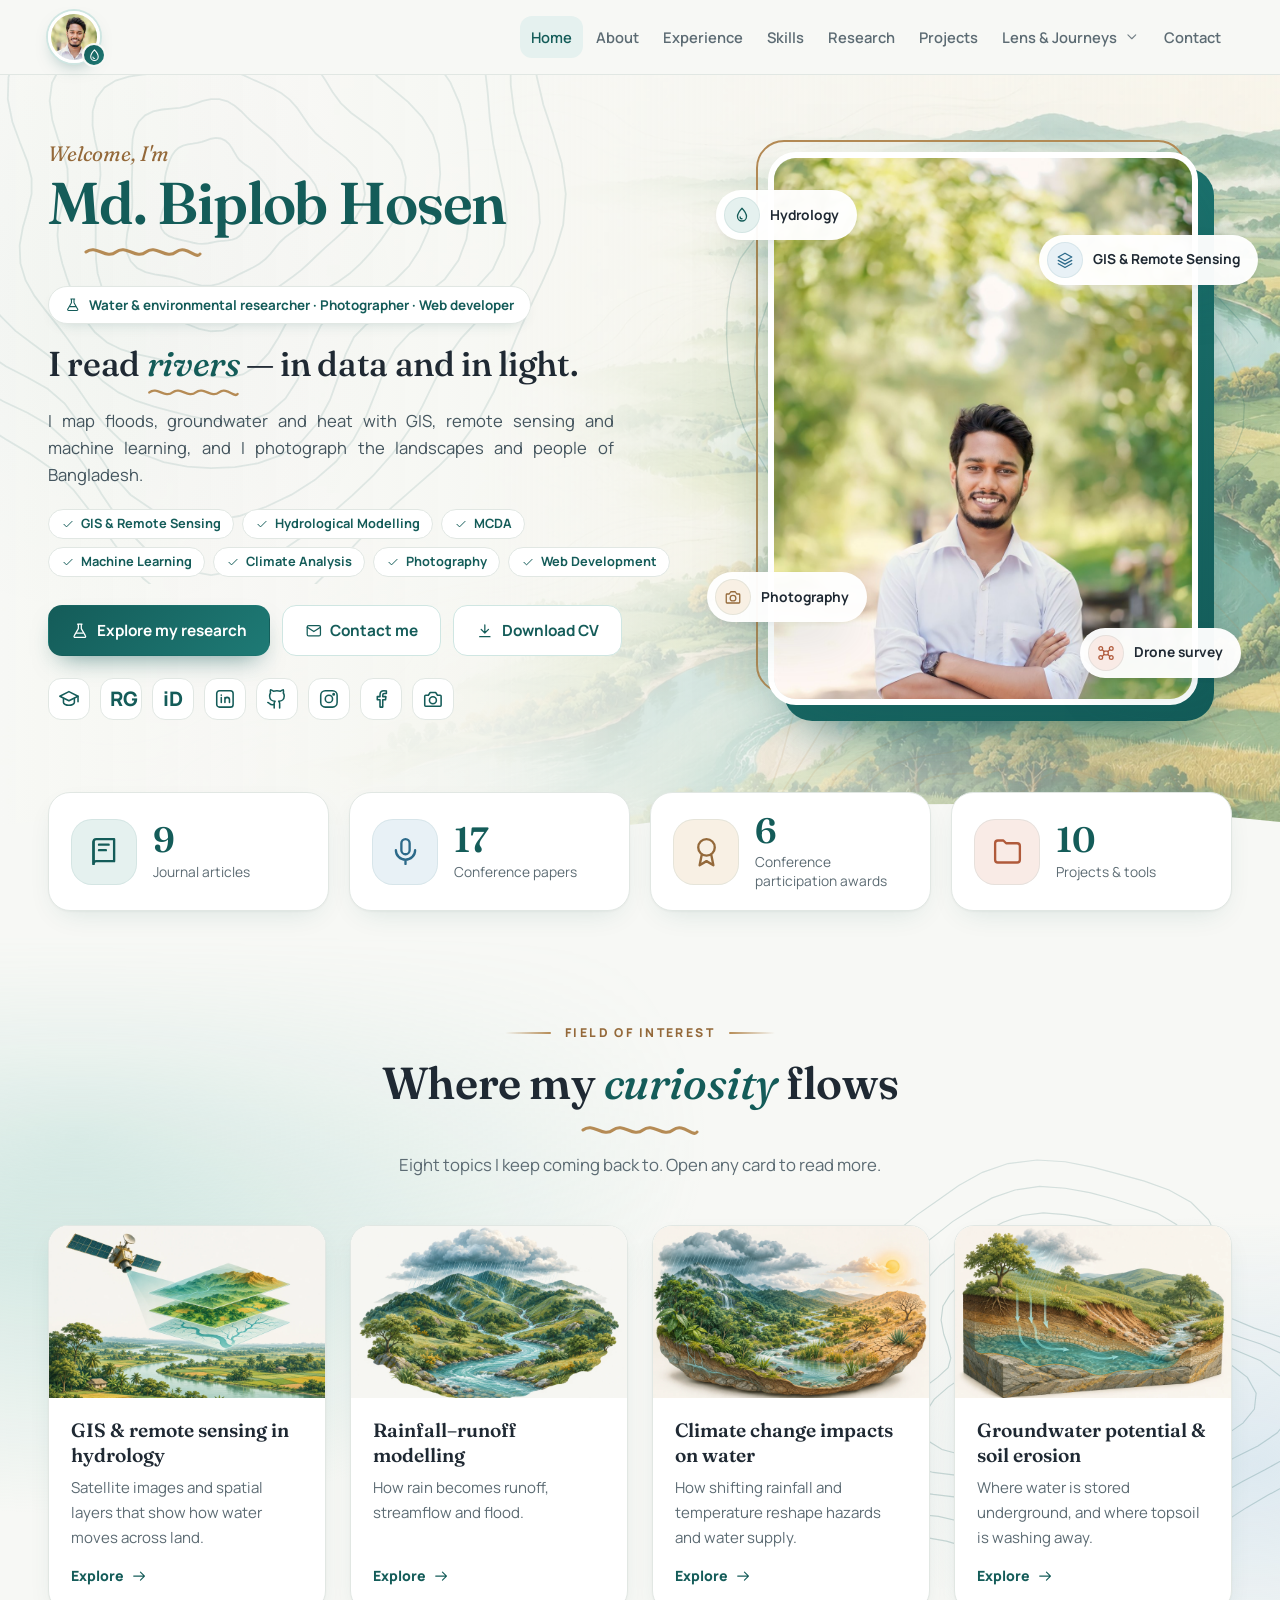
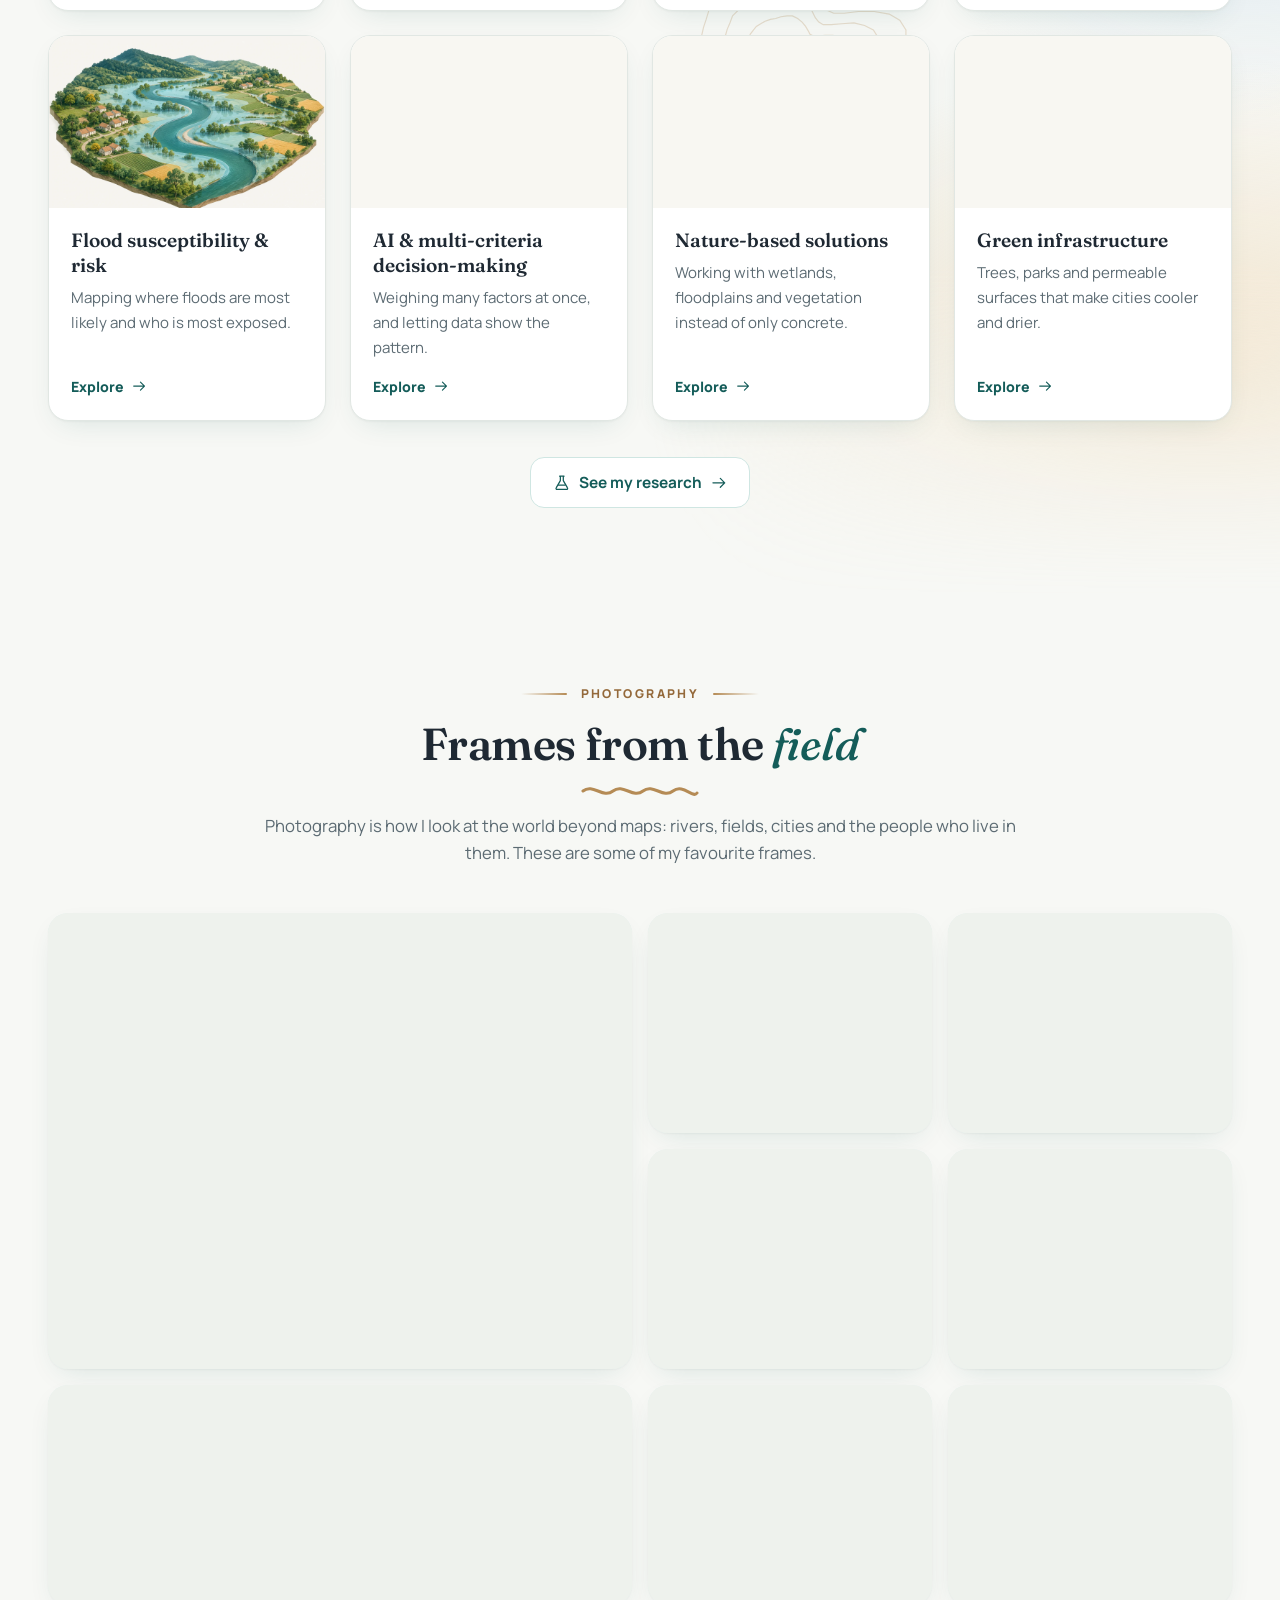
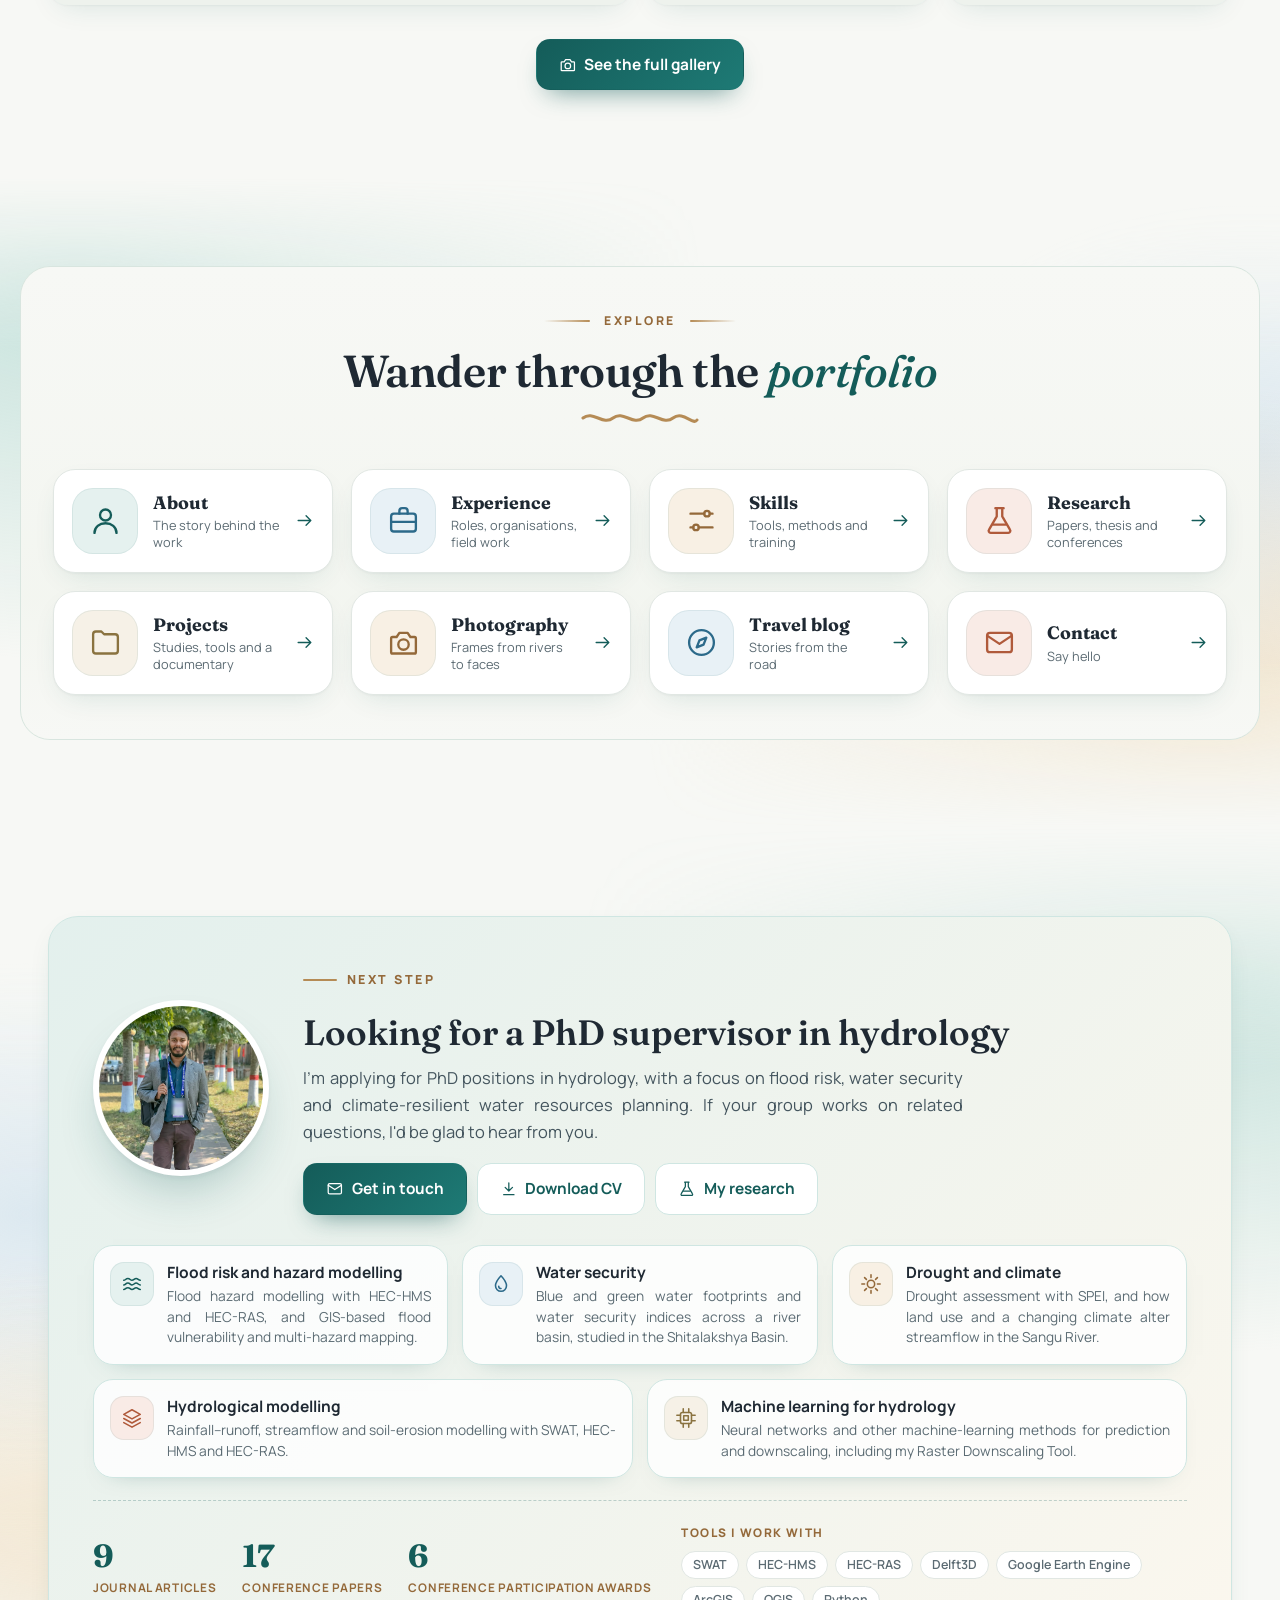
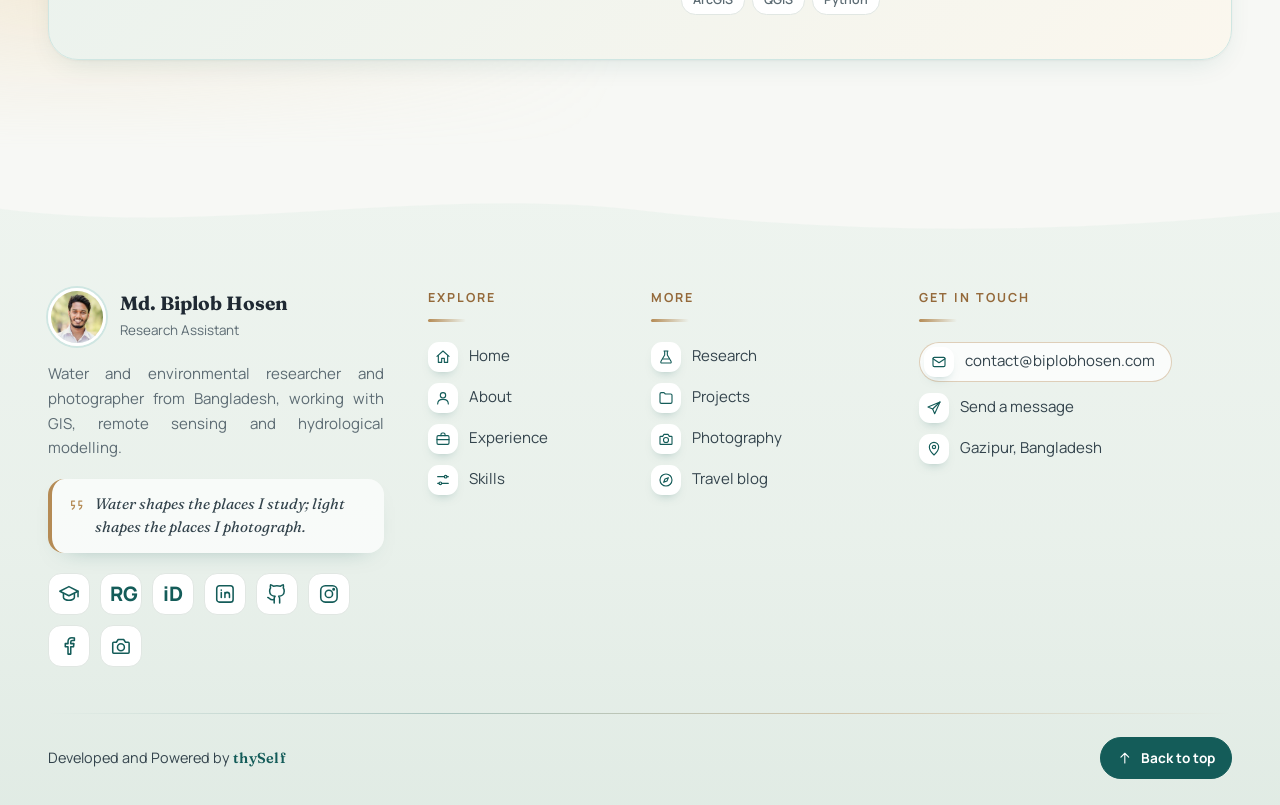
==== commit 430785eb: "Add files via upload" ====
--- a/index.html
+++ b/index.html
@@ -20,9 +20,9 @@
 <link rel="preconnect" href="https://fonts.googleapis.com">
 <link rel="preconnect" href="https://fonts.gstatic.com" crossorigin>
 <link href="https://fonts.googleapis.com/css2?family=Fraunces:ital,opsz,wght@0,9..144,500;0,9..144,600;1,9..144,500&family=Manrope:wght@400;500;600;700;800&family=Noto+Serif+Bengali:wght@400;600&display=swap" rel="stylesheet">
-<link rel="stylesheet" href="style.css?v=18">
-<link rel="stylesheet" href="upgrade.css?v=18">
-<link rel="stylesheet" href="backgrounds.css?v=18">
+<link rel="stylesheet" href="style.css?v=19">
+<link rel="stylesheet" href="upgrade.css?v=19">
+<link rel="stylesheet" href="backgrounds.css?v=19">
 <script type="application/ld+json">{"@context": "https://schema.org", "@type": "Person", "name": "Md. Biplob Hosen", "jobTitle": "Research Assistant", "email": "mailto:contact@biplobhosen.com", "url": "https://biplobhosen.com/", "address": {"@type": "PostalAddress", "addressLocality": "Gazipur", "addressCountry": "BD"}, "affiliation": {"@type": "CollegeOrUniversity", "name": "Dhaka University of Engineering & Technology"}, "knowsAbout": ["Hydrology", "GIS", "Remote sensing", "Flood risk", "Groundwater", "Web development"], "sameAs": ["https://scholar.google.com/citations?user=9BasENkAAAAJ", "https://orcid.org/0009-0002-4502-288X", "https://www.researchgate.net/profile/Md-Biplob-Hosen-3"]}</script>
 </head>
 <body data-page="home">
@@ -31,15 +31,15 @@
 <main id="app" tabindex="-1"></main>
 <div id="foot"></div>
 <noscript><p style="padding:40px;text-align:center">Please enable JavaScript to view this site.</p></noscript>
-<script src="content.js?v=18"></script>
-<script src="visuals.js?v=18"></script>
-<script src="art.js?v=18"></script>
-<script src="app.js?v=18"></script>
-<script src="pages1.js?v=18"></script>
-<script src="pages2.js?v=18"></script>
-<script src="pages3.js?v=18"></script>
-<script src="assets/scenes/manifest.js?v=18"></script>
-<script src="backgrounds.js?v=18"></script>
-<script src="links.js?v=18"></script>
+<script src="content.js?v=19"></script>
+<script src="visuals.js?v=19"></script>
+<script src="art.js?v=19"></script>
+<script src="app.js?v=19"></script>
+<script src="pages1.js?v=19"></script>
+<script src="pages2.js?v=19"></script>
+<script src="pages3.js?v=19"></script>
+<script src="assets/scenes/manifest.js?v=19"></script>
+<script src="backgrounds.js?v=19"></script>
+<script src="links.js?v=19"></script>
 </body>
 </html>
--- a/upgrade.css
+++ b/upgrade.css
@@ -68,3 +68,31 @@
 
 .card p{text-align:left;word-spacing:normal}
 .original-image{display:inline-block;margin-top:8px;color:var(--teal);text-decoration:underline;font-weight:700;font-size:.85rem}
+
+/* ---------- v19: Photography album folders ---------- */
+.afolders{display:grid;grid-template-columns:repeat(3,1fr);gap:22px}
+.afold{display:block;background:#fff;border:1px solid var(--line);border-radius:20px;overflow:hidden;text-decoration:none;color:inherit;box-shadow:0 10px 28px rgba(31,41,51,.06)}
+.afold .afc{display:block;position:relative;aspect-ratio:3/2;overflow:hidden;background:#EEF1EC}
+.afold .afc img{width:100%;height:100%;object-fit:cover;display:block;transition:transform .5s}
+.afold:hover .afc img{transform:scale(1.04)}
+.afold .afb{display:grid;grid-template-columns:auto 1fr auto;gap:2px 12px;align-items:center;padding:16px 18px 18px}
+.afold .afi{grid-row:1/3;width:40px;height:40px;border-radius:12px;background:#E6F0EE;color:var(--teal);display:grid;place-items:center}
+.afold .afi svg{width:21px;height:21px}
+.afold b{font-size:1.08rem;color:#1F2933}
+.afold small{color:var(--teal);font-weight:700;font-size:.82rem;justify-self:end}
+.afold em{grid-column:2/4;font-style:normal;color:var(--mute);font-size:.9rem;line-height:1.5;margin-top:4px}
+.aback{margin-bottom:18px}
+.atitle{font-size:1.7rem;margin:0 0 6px;color:#1F2933}
+.adesc{color:var(--mute);margin:0 0 24px;max-width:70ch}
+.adesc .acount{display:inline-block;margin-left:8px;padding:2px 10px;border-radius:99px;background:#E6F0EE;color:var(--teal);font-weight:700;font-size:.8rem}
+.agrid{display:grid;grid-template-columns:repeat(3,1fr);gap:22px;align-items:start}
+.aph{margin:0;background:#fff;border:1px solid var(--line);border-radius:18px;overflow:hidden;box-shadow:0 8px 24px rgba(31,41,51,.05)}
+.aph .gi{display:block;width:100%;position:relative;overflow:hidden;background:#EEF1EC;border:0;padding:0;cursor:zoom-in}
+.aph .gi img{width:100%;height:100%;object-fit:cover;display:block}
+.aph figcaption{padding:12px 16px 16px}
+.aph figcaption b{display:block;color:#1F2933;font-size:1rem;margin-bottom:4px}
+.aph figcaption span{display:block;color:var(--mute);font-size:.9rem;line-height:1.55}
+.lb .lc .ln{margin:6px auto 4px;max-width:60ch;color:inherit;opacity:.85;font-size:.92rem}
+@media(max-width:960px){.afolders,.agrid{grid-template-columns:repeat(2,1fr)}}
+@media(max-width:600px){.afolders,.agrid{grid-template-columns:1fr}.afold .afb{padding:14px 16px 16px}}
+.afolders[hidden],#aview[hidden]{display:none!important}
